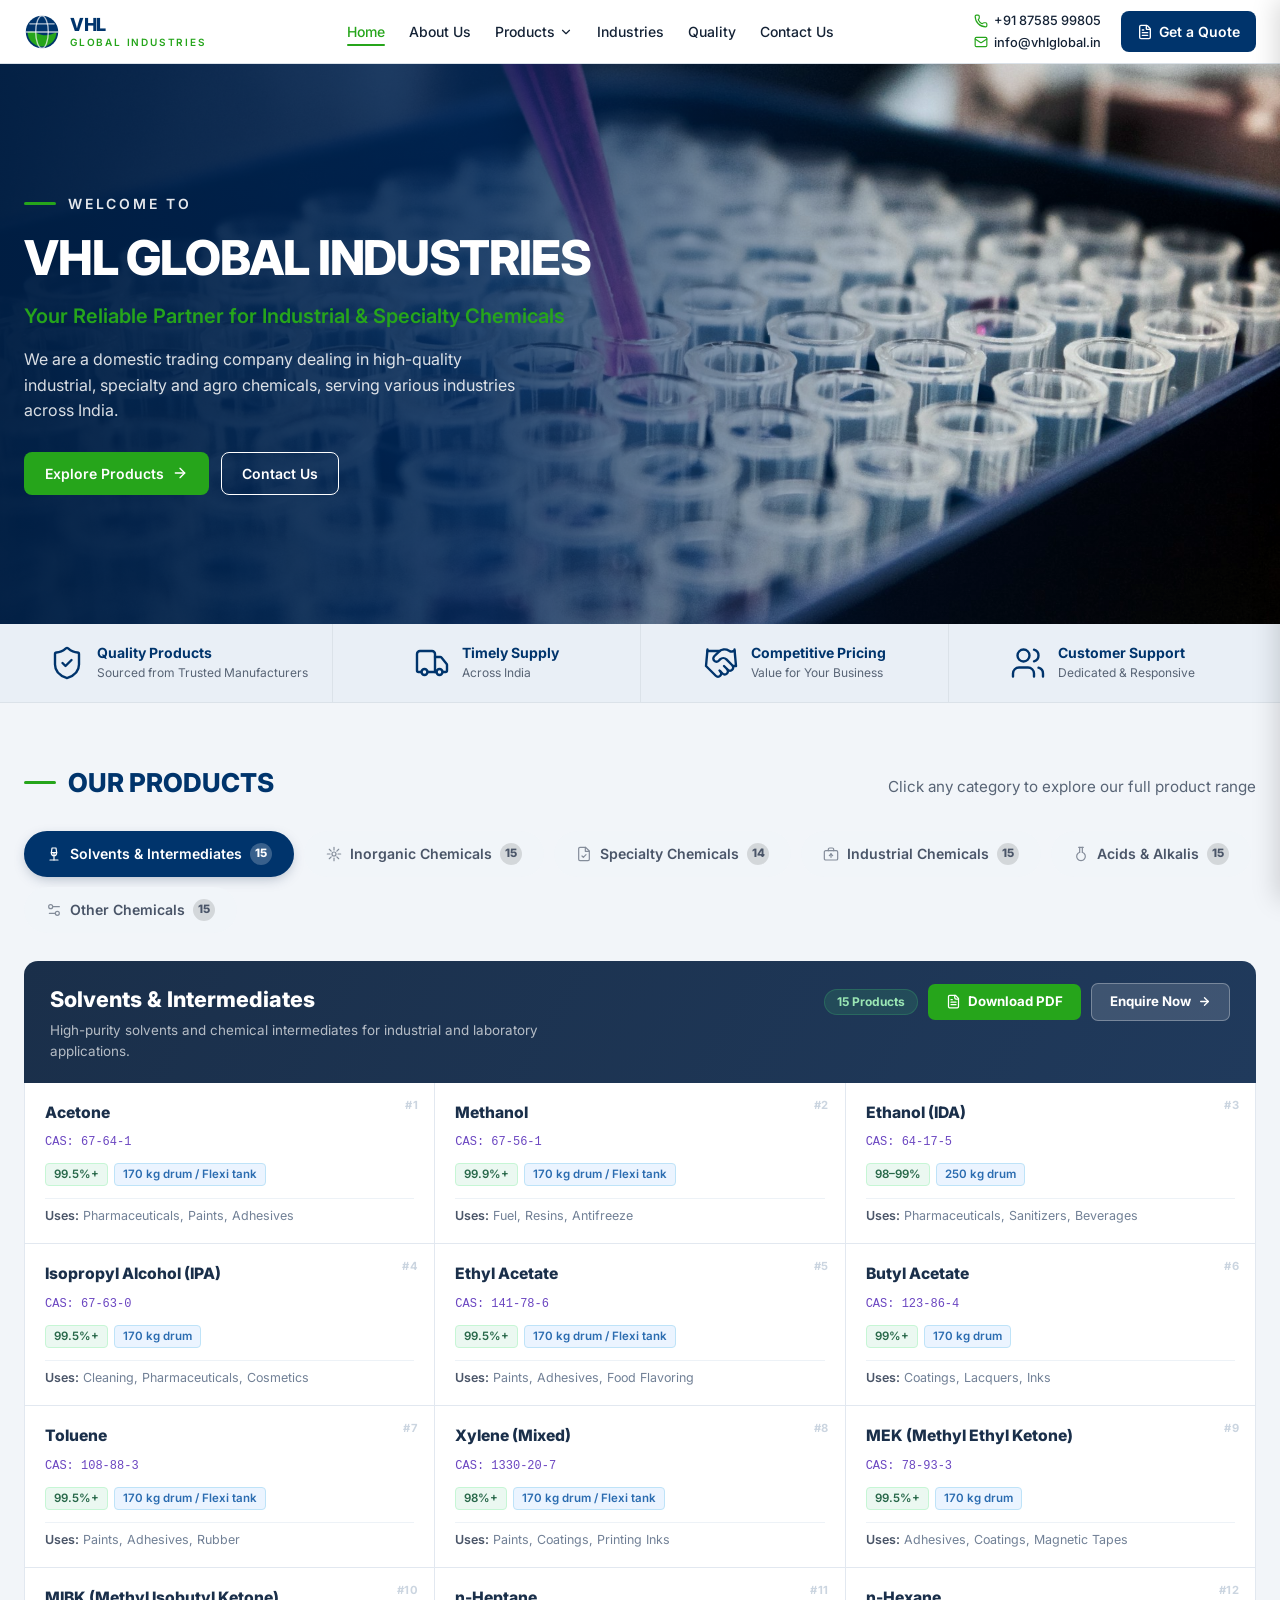
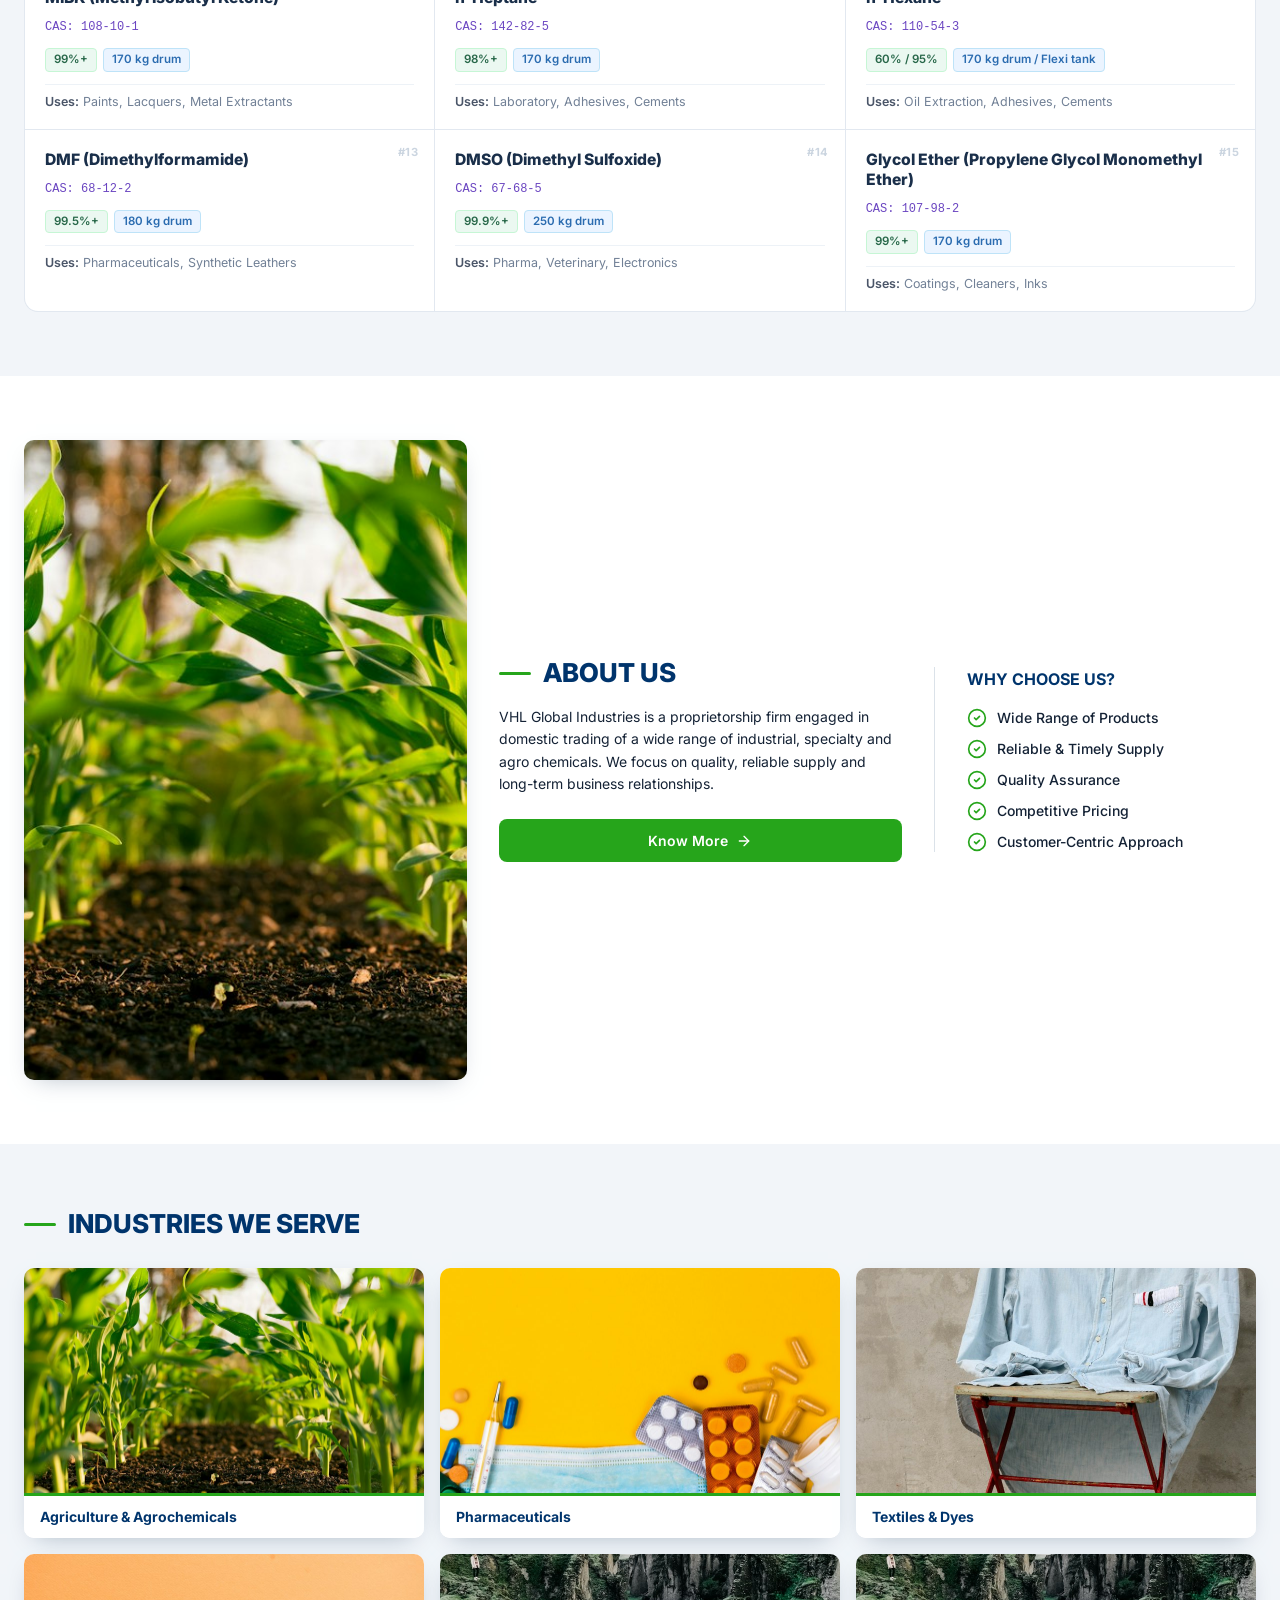
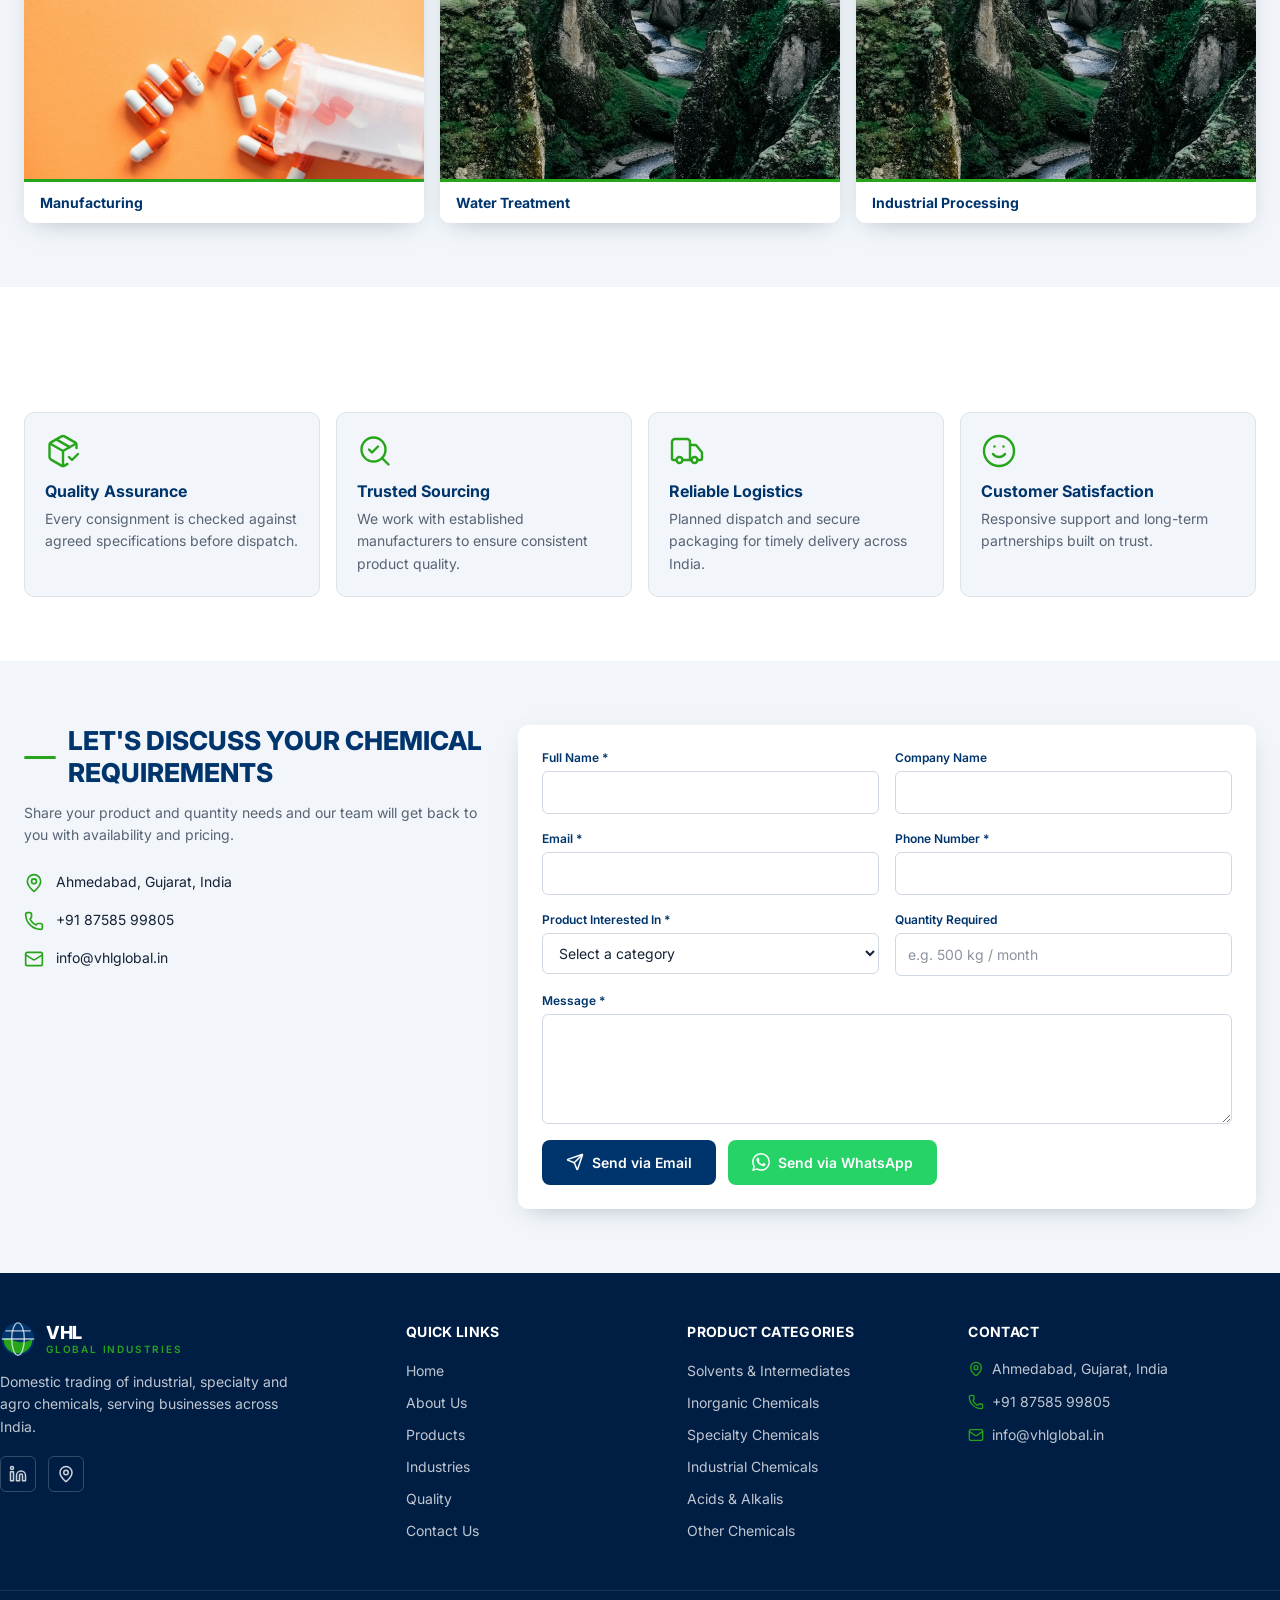
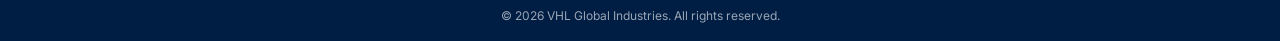
==== index.html @ a1358f72 "Initial commit - VH Global Industries website" ====
<!DOCTYPE html>
<html lang="en">
<head>
  <meta charset="UTF-8" />
  <meta name="viewport" content="width=device-width, initial-scale=1.0" />
  <title>VHL Global Industries | Industrial &amp; Specialty Chemicals Trader, Ahmedabad</title>
  <meta name="description" content="VHL Global Industries trades high-quality industrial, specialty and agro chemicals, supplying businesses across India from Ahmedabad, Gujarat." />
  <meta property="og:title" content="VHL Global Industries | Industrial &amp; Specialty Chemicals Trader, Ahmedabad" />
  <meta property="og:description" content="VHL Global Industries trades high-quality industrial, specialty and agro chemicals, supplying businesses across India from Ahmedabad, Gujarat." />
  <meta property="og:type" content="website" />
  <meta property="og:image" content="images/hero-bg.jpg" />
  <meta name="twitter:card" content="summary_large_image" />
  <meta name="twitter:title" content="VHL Global Industries | Industrial &amp; Specialty Chemicals Trader, Ahmedabad" />
  <meta name="twitter:description" content="VHL Global Industries trades high-quality industrial, specialty and agro chemicals, supplying businesses across India from Ahmedabad, Gujarat." />
  <meta name="twitter:image" content="images/hero-bg.jpg" />
  <link rel="icon" href="data:image/svg+xml,<svg xmlns='http://www.w3.org/2000/svg' viewBox='0 0 40 40'><circle cx='20' cy='20' r='18' fill='%23203a5c'/><path d='M4 20a16 16 0 0 0 32 0c-6 4-14 5-22 1-4-2-7-2-10-1Z' fill='%2338a169'/></svg>" type="image/svg+xml" />
  <link rel="preconnect" href="https://fonts.googleapis.com" />
  <link rel="preconnect" href="https://fonts.gstatic.com" crossorigin />
  <link rel="stylesheet" href="https://fonts.googleapis.com/css2?family=Inter:wght@400;500;600;700;800&display=swap" />
  <link rel="stylesheet" href="css/styles.css" />
</head>
<body>

  <!-- ===== HEADER ===== -->
  <header class="site-header" id="site-header">
    <div class="container header-inner">
      <!-- Logo -->
      <a href="#home" class="logo-link" aria-label="VHL Global Industries home">
        <svg viewBox="0 0 40 40" class="logo-icon" aria-hidden="true">
          <circle cx="20" cy="20" r="18" fill="var(--navy)"></circle>
          <path d="M4 20a16 16 0 0 0 32 0c-6 4-14 5-22 1-4-2-7-2-10-1Z" fill="var(--brand-green)"></path>
          <ellipse cx="20" cy="20" rx="7" ry="18" fill="none" stroke-width="1.5" stroke="rgba(255,255,255,0.7)"></ellipse>
          <path d="M2 20h36M6 11h28" stroke-width="1.5" stroke="rgba(255,255,255,0.7)" fill="none"></path>
        </svg>
        <span class="logo-text">
          <span class="logo-title">VHL</span>
          <span class="logo-subtitle">GLOBAL INDUSTRIES</span>
        </span>
      </a>

      <!-- Desktop Navigation -->
      <nav class="desktop-nav" aria-label="Main">
        <a href="#home" class="nav-link active">Home</a>
        <a href="#about" class="nav-link">About Us</a>
        <div class="products-dropdown">
          <a href="#products" class="nav-link dropdown-trigger">
            Products
            <svg xmlns="http://www.w3.org/2000/svg" width="14" height="14" viewBox="0 0 24 24" fill="none" stroke="currentColor" stroke-width="2" stroke-linecap="round" stroke-linejoin="round" class="chevron-icon" aria-hidden="true"><path d="m6 9 6 6 6-6"></path></svg>
          </a>
          <div class="dropdown-menu">
            <button class="dropdown-item" data-category="Solvents &amp; Intermediates">Solvents &amp; Intermediates</button>
            <button class="dropdown-item" data-category="Inorganic Chemicals">Inorganic Chemicals</button>
            <button class="dropdown-item" data-category="Specialty Chemicals">Specialty Chemicals</button>
            <button class="dropdown-item" data-category="Industrial Chemicals">Industrial Chemicals</button>
            <button class="dropdown-item" data-category="Acids &amp; Alkalis">Acids &amp; Alkalis</button>
            <button class="dropdown-item" data-category="Other Chemicals">Other Chemicals</button>
          </div>
        </div>
        <a href="#industries" class="nav-link">Industries</a>
        <a href="#quality" class="nav-link">Quality</a>
        <a href="#contact" class="nav-link">Contact Us</a>
      </nav>

      <!-- Header Contact Info (xl screens) -->
      <div class="header-contact">
        <div class="header-contact-info">
          <a href="tel:+918758599805" class="header-phone">
            <svg xmlns="http://www.w3.org/2000/svg" width="14" height="14" viewBox="0 0 24 24" fill="none" stroke="currentColor" stroke-width="2" stroke-linecap="round" stroke-linejoin="round" aria-hidden="true"><path d="M13.832 16.568a1 1 0 0 0 1.213-.303l.355-.465A2 2 0 0 1 17 15h3a2 2 0 0 1 2 2v3a2 2 0 0 1-2 2A18 18 0 0 1 2 4a2 2 0 0 1 2-2h3a2 2 0 0 1 2 2v3a2 2 0 0 1-.8 1.6l-.468.351a1 1 0 0 0-.292 1.233 14 14 0 0 0 6.392 6.384"></path></svg>
            +91 87585 99805
          </a>
          <a href="mailto:info@vhlglobal.in" class="header-email">
            <svg xmlns="http://www.w3.org/2000/svg" width="14" height="14" viewBox="0 0 24 24" fill="none" stroke="currentColor" stroke-width="2" stroke-linecap="round" stroke-linejoin="round" aria-hidden="true"><path d="m22 7-8.991 5.727a2 2 0 0 1-2.009 0L2 7"></path><rect x="2" y="4" width="20" height="16" rx="2"></rect></svg>
            info@vhlglobal.in
          </a>
        </div>
        <a href="#contact" class="header-cta">
          <svg xmlns="http://www.w3.org/2000/svg" width="16" height="16" viewBox="0 0 24 24" fill="none" stroke="currentColor" stroke-width="2" stroke-linecap="round" stroke-linejoin="round" aria-hidden="true"><path d="M6 22a2 2 0 0 1-2-2V4a2 2 0 0 1 2-2h8a2.4 2.4 0 0 1 1.704.706l3.588 3.588A2.4 2.4 0 0 1 20 8v12a2 2 0 0 1-2 2z"></path><path d="M14 2v5a1 1 0 0 0 1 1h5"></path><path d="M10 9H8"></path><path d="M16 13H8"></path><path d="M16 17H8"></path></svg>
          Get a Quote
        </a>
      </div>

      <!-- Get a Quote (lg-xl) -->
      <a href="#contact" class="header-cta-mobile">Get a Quote</a>

      <!-- Mobile Menu Button -->
      <button class="mobile-menu-btn" aria-label="Open menu" aria-expanded="false">
        <svg xmlns="http://www.w3.org/2000/svg" width="24" height="24" viewBox="0 0 24 24" fill="none" stroke="currentColor" stroke-width="2" stroke-linecap="round" stroke-linejoin="round" aria-hidden="true"><path d="M4 5h16"></path><path d="M4 12h16"></path><path d="M4 19h16"></path></svg>
      </button>
    </div>
  </header>

  <!-- ===== MOBILE MENU ===== -->
  <div class="mobile-menu-overlay" aria-hidden="true"></div>
  <div class="mobile-menu" role="dialog" aria-label="Mobile navigation">
    <div class="mobile-menu-header">
      <a href="#home" class="logo-link" aria-label="VHL Global Industries home">
        <svg viewBox="0 0 40 40" class="logo-icon" aria-hidden="true">
          <circle cx="20" cy="20" r="18" fill="var(--navy)"></circle>
          <path d="M4 20a16 16 0 0 0 32 0c-6 4-14 5-22 1-4-2-7-2-10-1Z" fill="var(--brand-green)"></path>
          <ellipse cx="20" cy="20" rx="7" ry="18" fill="none" stroke-width="1.5" stroke="rgba(255,255,255,0.7)"></ellipse>
          <path d="M2 20h36M6 11h28" stroke-width="1.5" stroke="rgba(255,255,255,0.7)" fill="none"></path>
        </svg>
        <span class="logo-text">
          <span class="logo-title">VHL</span>
          <span class="logo-subtitle">GLOBAL INDUSTRIES</span>
        </span>
      </a>
      <button class="mobile-menu-close" aria-label="Close menu">
        <svg xmlns="http://www.w3.org/2000/svg" width="24" height="24" viewBox="0 0 24 24" fill="none" stroke="currentColor" stroke-width="2" stroke-linecap="round" stroke-linejoin="round" aria-hidden="true"><path d="M18 6 6 18"></path><path d="m6 6 12 12"></path></svg>
      </button>
    </div>
    <nav class="mobile-nav">
      <a href="#home" class="mobile-nav-link">Home</a>
      <a href="#about" class="mobile-nav-link">About Us</a>
      <a href="#products" class="mobile-nav-link">Products</a>
      <a href="#industries" class="mobile-nav-link">Industries</a>
      <a href="#quality" class="mobile-nav-link">Quality</a>
      <a href="#contact" class="mobile-nav-link">Contact Us</a>
    </nav>
    <div class="mobile-menu-contact">
      <a href="tel:+918758599805" class="mobile-contact-link">
        <svg xmlns="http://www.w3.org/2000/svg" width="18" height="18" viewBox="0 0 24 24" fill="none" stroke="currentColor" stroke-width="2" stroke-linecap="round" stroke-linejoin="round" aria-hidden="true"><path d="M13.832 16.568a1 1 0 0 0 1.213-.303l.355-.465A2 2 0 0 1 17 15h3a2 2 0 0 1 2 2v3a2 2 0 0 1-2 2A18 18 0 0 1 2 4a2 2 0 0 1 2-2h3a2 2 0 0 1 2 2v3a2 2 0 0 1-.8 1.6l-.468.351a1 1 0 0 0-.292 1.233 14 14 0 0 0 6.392 6.384"></path></svg>
        +91 87585 99805
      </a>
      <a href="mailto:info@vhlglobal.in" class="mobile-contact-link">
        <svg xmlns="http://www.w3.org/2000/svg" width="18" height="18" viewBox="0 0 24 24" fill="none" stroke="currentColor" stroke-width="2" stroke-linecap="round" stroke-linejoin="round" aria-hidden="true"><path d="m22 7-8.991 5.727a2 2 0 0 1-2.009 0L2 7"></path><rect x="2" y="4" width="20" height="16" rx="2"></rect></svg>
        info@vhlglobal.in
      </a>
    </div>
  </div>

  <!-- ===== MAIN CONTENT ===== -->
  <main>

    <!-- ===== HERO SECTION ===== -->
    <section id="home" class="hero-section">
      <img src="images/hero-bg.jpg"
           alt="Chemistry flasks with blue, green and amber liquids in an industrial laboratory"
           class="hero-bg" width="1920" height="768" />
      <div class="hero-overlay" aria-hidden="true"></div>
      <div class="container hero-content">
        <div class="hero-text animate-fade-up">
          <p class="hero-label">
            <span class="accent-bar" aria-hidden="true"></span>
            WELCOME TO
          </p>
          <h1 class="hero-title">VHL GLOBAL INDUSTRIES</h1>
          <p class="hero-subtitle">Your Reliable Partner for Industrial &amp; Specialty Chemicals</p>
          <p class="hero-desc">We are a domestic trading company dealing in high-quality industrial, specialty and agro chemicals, serving various industries across India.</p>
          <div class="hero-actions">
            <a href="#products" class="btn-primary">
              Explore Products
              <svg xmlns="http://www.w3.org/2000/svg" width="16" height="16" viewBox="0 0 24 24" fill="none" stroke="currentColor" stroke-width="2" stroke-linecap="round" stroke-linejoin="round" aria-hidden="true"><path d="M5 12h14"></path><path d="m12 5 7 7-7 7"></path></svg>
            </a>
            <a href="#contact" class="btn-outline">Contact Us</a>
          </div>
        </div>
      </div>
    </section>

    <!-- ===== STRIP BAR ===== -->
    <section class="strip-bar" aria-label="Our advantages">
      <div class="container strip-grid">
        <div class="strip-item">
          <svg xmlns="http://www.w3.org/2000/svg" width="36" height="36" viewBox="0 0 24 24" fill="none" stroke="currentColor" stroke-width="1.6" stroke-linecap="round" stroke-linejoin="round" class="strip-icon" aria-hidden="true"><path d="M20 13c0 5-3.5 7.5-7.66 8.95a1 1 0 0 1-.67-.01C7.5 20.5 4 18 4 13V6a1 1 0 0 1 1-1c2 0 4.5-1.2 6.24-2.72a1.17 1.17 0 0 1 1.52 0C14.51 3.81 17 5 19 5a1 1 0 0 1 1 1z"></path><path d="m9 12 2 2 4-4"></path></svg>
          <div>
            <p class="strip-title">Quality Products</p>
            <p class="strip-desc">Sourced from Trusted Manufacturers</p>
          </div>
        </div>
        <div class="strip-item">
          <svg xmlns="http://www.w3.org/2000/svg" width="36" height="36" viewBox="0 0 24 24" fill="none" stroke="currentColor" stroke-width="1.6" stroke-linecap="round" stroke-linejoin="round" class="strip-icon" aria-hidden="true"><path d="M14 18V6a2 2 0 0 0-2-2H4a2 2 0 0 0-2 2v11a1 1 0 0 0 1 1h2"></path><path d="M15 18H9"></path><path d="M19 18h2a1 1 0 0 0 1-1v-3.65a1 1 0 0 0-.22-.624l-3.48-4.35A1 1 0 0 0 17.52 8H14"></path><circle cx="17" cy="18" r="2"></circle><circle cx="7" cy="18" r="2"></circle></svg>
          <div>
            <p class="strip-title">Timely Supply</p>
            <p class="strip-desc">Across India</p>
          </div>
        </div>
        <div class="strip-item">
          <svg xmlns="http://www.w3.org/2000/svg" width="36" height="36" viewBox="0 0 24 24" fill="none" stroke="currentColor" stroke-width="1.6" stroke-linecap="round" stroke-linejoin="round" class="strip-icon" aria-hidden="true"><path d="m11 17 2 2a1 1 0 1 0 3-3"></path><path d="m14 14 2.5 2.5a1 1 0 1 0 3-3l-3.88-3.88a3 3 0 0 0-4.24 0l-.88.88a1 1 0 1 1-3-3l2.81-2.81a5.79 5.79 0 0 1 7.06-.87l.47.28a2 2 0 0 0 1.42.25L21 4"></path><path d="m21 3 1 11h-2"></path><path d="M3 3 2 14l6.5 6.5a1 1 0 1 0 3-3"></path><path d="M3 4h8"></path></svg>
          <div>
            <p class="strip-title">Competitive Pricing</p>
            <p class="strip-desc">Value for Your Business</p>
          </div>
        </div>
        <div class="strip-item">
          <svg xmlns="http://www.w3.org/2000/svg" width="36" height="36" viewBox="0 0 24 24" fill="none" stroke="currentColor" stroke-width="1.6" stroke-linecap="round" stroke-linejoin="round" class="strip-icon" aria-hidden="true"><path d="M16 21v-2a4 4 0 0 0-4-4H6a4 4 0 0 0-4 4v2"></path><path d="M16 3.128a4 4 0 0 1 0 7.744"></path><path d="M22 21v-2a4 4 0 0 0-3-3.87"></path><circle cx="9" cy="7" r="4"></circle></svg>
          <div>
            <p class="strip-title">Customer Support</p>
            <p class="strip-desc">Dedicated &amp; Responsive</p>
          </div>
        </div>
      </div>
    </section>

    <!-- ===== PRODUCTS SECTION ===== -->
    <section id="products" class="products-section">
      <div class="container">

        <!-- Section Header -->
        <div class="section-header">
          <h2 class="section-title">
            <span class="accent-bar" aria-hidden="true"></span>
            OUR PRODUCTS
          </h2>
          <p class="prod-section-sub">Click any category to explore our full product range</p>
        </div>

        <!-- ── Category Cards (mobile) ── -->
        <div id="cat-cards-grid" class="cat-cards-grid"></div>

        <!-- ── Category Tab Bar (desktop) ── -->
        <div class="prod-tabs" id="prod-tabs" role="tablist">
          <button class="prod-tab" role="tab" data-category="Solvents &amp; Intermediates" aria-selected="false">
            <svg xmlns="http://www.w3.org/2000/svg" width="16" height="16" viewBox="0 0 24 24" fill="none" stroke="currentColor" stroke-width="1.8" stroke-linecap="round" stroke-linejoin="round"><path d="M9 3h6l1 7H8L9 3z"/><path d="M8 10c0 6 8 6 8 0"/><path d="M6 21h12"/><path d="M12 10v11"/></svg>
            Solvents &amp; Intermediates
            <span class="prod-tab-count">15</span>
          </button>
          <button class="prod-tab" role="tab" data-category="Inorganic Chemicals" aria-selected="false">
            <svg xmlns="http://www.w3.org/2000/svg" width="16" height="16" viewBox="0 0 24 24" fill="none" stroke="currentColor" stroke-width="1.8" stroke-linecap="round" stroke-linejoin="round"><circle cx="12" cy="12" r="3"/><path d="M12 2v4M12 18v4M4.93 4.93l2.83 2.83M16.24 16.24l2.83 2.83M2 12h4M18 12h4M4.93 19.07l2.83-2.83M16.24 7.76l2.83-2.83"/></svg>
            Inorganic Chemicals
            <span class="prod-tab-count">15</span>
          </button>
          <button class="prod-tab" role="tab" data-category="Specialty Chemicals" aria-selected="false">
            <svg xmlns="http://www.w3.org/2000/svg" width="16" height="16" viewBox="0 0 24 24" fill="none" stroke="currentColor" stroke-width="1.8" stroke-linecap="round" stroke-linejoin="round"><path d="M14.5 2H6a2 2 0 0 0-2 2v16a2 2 0 0 0 2 2h12a2 2 0 0 0 2-2V7.5L14.5 2z"/><polyline points="14,2 14,8 20,8"/><path d="M9 15l2 2 4-4"/></svg>
            Specialty Chemicals
            <span class="prod-tab-count">14</span>
          </button>
          <button class="prod-tab" role="tab" data-category="Industrial Chemicals" aria-selected="false">
            <svg xmlns="http://www.w3.org/2000/svg" width="16" height="16" viewBox="0 0 24 24" fill="none" stroke="currentColor" stroke-width="1.8" stroke-linecap="round" stroke-linejoin="round"><rect x="2" y="7" width="20" height="14" rx="2"/><path d="M16 7V5a2 2 0 0 0-2-2h-4a2 2 0 0 0-2 2v2"/><line x1="12" y1="12" x2="12" y2="17"/><line x1="9.5" y1="14.5" x2="12" y2="12"/><line x1="14.5" y1="14.5" x2="12" y2="12"/></svg>
            Industrial Chemicals
            <span class="prod-tab-count">15</span>
          </button>
          <button class="prod-tab" role="tab" data-category="Acids &amp; Alkalis" aria-selected="false">
            <svg xmlns="http://www.w3.org/2000/svg" width="16" height="16" viewBox="0 0 24 24" fill="none" stroke="currentColor" stroke-width="1.8" stroke-linecap="round" stroke-linejoin="round"><path d="M10 2v7.31"/><path d="M14 9.3V1.99"/><path d="M8.5 2h7"/><path d="M14 9.3a6.5 6.5 0 1 1-4 0"/></svg>
            Acids &amp; Alkalis
            <span class="prod-tab-count">15</span>
          </button>
          <button class="prod-tab" role="tab" data-category="Other Chemicals" aria-selected="false">
            <svg xmlns="http://www.w3.org/2000/svg" width="16" height="16" viewBox="0 0 24 24" fill="none" stroke="currentColor" stroke-width="1.8" stroke-linecap="round" stroke-linejoin="round"><path d="M20 7h-9"/><path d="M14 17H5"/><circle cx="17" cy="17" r="3"/><circle cx="7" cy="7" r="3"/></svg>
            Other Chemicals
            <span class="prod-tab-count">15</span>
          </button>
        </div>

        <!-- ── Product Cards Panel ── -->
        <div id="prod-panel" class="prod-panel" style="display:none;" aria-live="polite">

          <!-- Panel toolbar -->
          <div class="prod-panel-toolbar">
            <button id="prod-back-btn" class="prod-back-btn" type="button">
              <svg xmlns="http://www.w3.org/2000/svg" width="15" height="15" viewBox="0 0 24 24" fill="none" stroke="currentColor" stroke-width="2" stroke-linecap="round" stroke-linejoin="round" aria-hidden="true"><path d="m12 19-7-7 7-7"/><path d="M19 12H5"/></svg>
              All Categories
            </button>
            <div class="prod-panel-info">
              <h3 id="prod-panel-title" class="prod-panel-title"></h3>
              <p id="prod-panel-desc" class="prod-panel-desc"></p>
            </div>
            <div class="prod-panel-actions">
              <span id="prod-panel-count" class="prod-panel-badge"></span>
              <button id="prod-pdf-btn" class="prod-btn-pdf">
                <svg xmlns="http://www.w3.org/2000/svg" width="15" height="15" viewBox="0 0 24 24" fill="none" stroke="currentColor" stroke-width="2" stroke-linecap="round" stroke-linejoin="round"><path d="M15 2H6a2 2 0 0 0-2 2v16a2 2 0 0 0 2 2h12a2 2 0 0 0 2-2V7Z"/><path d="M14 2v4a2 2 0 0 0 2 2h4"/><path d="M10 9H8"/><path d="M16 13H8"/><path d="M16 17H8"/></svg>
                Download PDF
              </button>
              <button id="prod-enquire-btn" class="prod-btn-enquire">
                Enquire Now
                <svg xmlns="http://www.w3.org/2000/svg" width="13" height="13" viewBox="0 0 24 24" fill="none" stroke="currentColor" stroke-width="2.5" stroke-linecap="round" stroke-linejoin="round"><path d="M5 12h14"/><path d="m12 5 7 7-7 7"/></svg>
              </button>
            </div>
          </div>

          <!-- Product cards grid -->
          <div id="prod-cards-grid" class="prod-cards-grid"></div>

        </div>
        <!-- ── End Product Panel ── -->

      </div>
    </section>


    <!-- ===== ABOUT SECTION ===== -->
    <section id="about" class="about-section">
      <div class="container about-grid">
        <img src="images/about-facility.jpg"
             alt="Chemical processing facility with storage tanks and pipelines"
             loading="lazy" width="1024" height="640" class="about-image" />
        <div class="about-content">
          <h2 class="section-title">
            <span class="accent-bar" aria-hidden="true"></span>
            ABOUT US
          </h2>
          <p class="about-desc">VHL Global Industries is a proprietorship firm engaged in domestic trading of a wide range of industrial, specialty and agro chemicals. We focus on quality, reliable supply and long-term business relationships.</p>
          <a href="#quality" class="btn-primary">
            Know More
            <svg xmlns="http://www.w3.org/2000/svg" width="16" height="16" viewBox="0 0 24 24" fill="none" stroke="currentColor" stroke-width="2" stroke-linecap="round" stroke-linejoin="round" aria-hidden="true"><path d="M5 12h14"></path><path d="m12 5 7 7-7 7"></path></svg>
          </a>
        </div>
        <div class="about-sidebar">
          <h3 class="sidebar-title">WHY CHOOSE US?</h3>
          <ul class="why-list">
            <li class="why-item">
              <svg xmlns="http://www.w3.org/2000/svg" width="20" height="20" viewBox="0 0 24 24" fill="none" stroke="currentColor" stroke-width="2" stroke-linecap="round" stroke-linejoin="round" class="check-icon" aria-hidden="true"><circle cx="12" cy="12" r="10"></circle><path d="m9 12 2 2 4-4"></path></svg>
              Wide Range of Products
            </li>
            <li class="why-item">
              <svg xmlns="http://www.w3.org/2000/svg" width="20" height="20" viewBox="0 0 24 24" fill="none" stroke="currentColor" stroke-width="2" stroke-linecap="round" stroke-linejoin="round" class="check-icon" aria-hidden="true"><circle cx="12" cy="12" r="10"></circle><path d="m9 12 2 2 4-4"></path></svg>
              Reliable &amp; Timely Supply
            </li>
            <li class="why-item">
              <svg xmlns="http://www.w3.org/2000/svg" width="20" height="20" viewBox="0 0 24 24" fill="none" stroke="currentColor" stroke-width="2" stroke-linecap="round" stroke-linejoin="round" class="check-icon" aria-hidden="true"><circle cx="12" cy="12" r="10"></circle><path d="m9 12 2 2 4-4"></path></svg>
              Quality Assurance
            </li>
            <li class="why-item">
              <svg xmlns="http://www.w3.org/2000/svg" width="20" height="20" viewBox="0 0 24 24" fill="none" stroke="currentColor" stroke-width="2" stroke-linecap="round" stroke-linejoin="round" class="check-icon" aria-hidden="true"><circle cx="12" cy="12" r="10"></circle><path d="m9 12 2 2 4-4"></path></svg>
              Competitive Pricing
            </li>
            <li class="why-item">
              <svg xmlns="http://www.w3.org/2000/svg" width="20" height="20" viewBox="0 0 24 24" fill="none" stroke="currentColor" stroke-width="2" stroke-linecap="round" stroke-linejoin="round" class="check-icon" aria-hidden="true"><circle cx="12" cy="12" r="10"></circle><path d="m9 12 2 2 4-4"></path></svg>
              Customer-Centric Approach
            </li>
          </ul>
        </div>
      </div>
    </section>

    <!-- ===== INDUSTRIES SECTION ===== -->
    <section id="industries" class="industries-section">
      <div class="container">
        <h2 class="section-title">
          <span class="accent-bar" aria-hidden="true"></span>
          INDUSTRIES WE SERVE
        </h2>
        <div class="industries-grid">
          <div class="industry-card">
            <div class="industry-card-img">
              <img src="images/industry-agriculture.jpg"
                   alt="Agriculture and agrochemicals - crops being sprayed in a green field" loading="lazy" width="800" height="450" />
            </div>
            <p class="industry-card-name">Agriculture &amp; Agrochemicals</p>
          </div>
          <div class="industry-card">
            <div class="industry-card-img">
              <img src="images/industry-pharma.jpg"
                   alt="Pharmaceutical manufacturing and drug development laboratory" loading="lazy" width="800" height="450" />
            </div>
            <p class="industry-card-name">Pharmaceuticals</p>
          </div>
          <div class="industry-card">
            <div class="industry-card-img">
              <img src="images/industry-textiles.jpg"
                   alt="Textile manufacturing with colorful dyes and fabrics" loading="lazy" width="800" height="450" />
            </div>
            <p class="industry-card-name">Textiles &amp; Dyes</p>
          </div>
          <div class="industry-card">
            <div class="industry-card-img">
              <img src="images/industry-manufacturing.jpg"
                   alt="Manufacturing plant with industrial machinery and equipment" loading="lazy" width="800" height="450" />
            </div>
            <p class="industry-card-name">Manufacturing</p>
          </div>
          <div class="industry-card">
            <div class="industry-card-img">
              <img src="images/industry-water.jpg"
                   alt="Water treatment facility with purification systems" loading="lazy" width="800" height="450" />
            </div>
            <p class="industry-card-name">Water Treatment</p>
          </div>
          <div class="industry-card">
            <div class="industry-card-img">
              <img src="images/industry-processing.jpg"
                   alt="Industrial processing plant with chemical storage tanks" loading="lazy" width="800" height="450" />
            </div>
            <p class="industry-card-name">Industrial Processing</p>
          </div>
        </div>
      </div>
    </section>

    <!-- ===== QUALITY SECTION ===== -->
    <section id="quality" class="quality-section">
      <div class="container">
        <h2 class="section-title">
          <span class="accent-bar" aria-hidden="true"></span>
          OUR QUALITY &amp; SUPPLY COMMITMENT
        </h2>
        <div class="quality-grid">
          <div class="quality-card">
            <svg xmlns="http://www.w3.org/2000/svg" width="36" height="36" viewBox="0 0 24 24" fill="none" stroke="currentColor" stroke-width="1.6" stroke-linecap="round" stroke-linejoin="round" class="quality-icon" aria-hidden="true"><path d="m16 16 2 2 4-4"></path><path d="M21 10V8a2 2 0 0 0-1-1.73l-7-4a2 2 0 0 0-2 0l-7 4A2 2 0 0 0 3 8v8a2 2 0 0 0 1 1.73l7 4a2 2 0 0 0 2 0l2-1.14"></path><path d="m7.5 4.27 9 5.15"></path><polyline points="3.29 7 12 12 20.71 7"></polyline><line x1="12" x2="12" y1="22" y2="12"></line></svg>
            <h3 class="quality-title">Quality Assurance</h3>
            <p class="quality-desc">Every consignment is checked against agreed specifications before dispatch.</p>
          </div>
          <div class="quality-card">
            <svg xmlns="http://www.w3.org/2000/svg" width="36" height="36" viewBox="0 0 24 24" fill="none" stroke="currentColor" stroke-width="1.6" stroke-linecap="round" stroke-linejoin="round" class="quality-icon" aria-hidden="true"><path d="m8 11 2 2 4-4"></path><circle cx="11" cy="11" r="8"></circle><path d="m21 21-4.3-4.3"></path></svg>
            <h3 class="quality-title">Trusted Sourcing</h3>
            <p class="quality-desc">We work with established manufacturers to ensure consistent product quality.</p>
          </div>
          <div class="quality-card">
            <svg xmlns="http://www.w3.org/2000/svg" width="36" height="36" viewBox="0 0 24 24" fill="none" stroke="currentColor" stroke-width="1.6" stroke-linecap="round" stroke-linejoin="round" class="quality-icon" aria-hidden="true"><path d="M14 18V6a2 2 0 0 0-2-2H4a2 2 0 0 0-2 2v11a1 1 0 0 0 1 1h2"></path><path d="M15 18H9"></path><path d="M19 18h2a1 1 0 0 0 1-1v-3.65a1 1 0 0 0-.22-.624l-3.48-4.35A1 1 0 0 0 17.52 8H14"></path><circle cx="17" cy="18" r="2"></circle><circle cx="7" cy="18" r="2"></circle></svg>
            <h3 class="quality-title">Reliable Logistics</h3>
            <p class="quality-desc">Planned dispatch and secure packaging for timely delivery across India.</p>
          </div>
          <div class="quality-card">
            <svg xmlns="http://www.w3.org/2000/svg" width="36" height="36" viewBox="0 0 24 24" fill="none" stroke="currentColor" stroke-width="1.6" stroke-linecap="round" stroke-linejoin="round" class="quality-icon" aria-hidden="true"><circle cx="12" cy="12" r="10"></circle><path d="M8 14s1.5 2 4 2 4-2 4-2"></path><line x1="9" x2="9.01" y1="9" y2="9"></line><line x1="15" x2="15.01" y1="9" y2="9"></line></svg>
            <h3 class="quality-title">Customer Satisfaction</h3>
            <p class="quality-desc">Responsive support and long-term partnerships built on trust.</p>
          </div>
        </div>
      </div>
    </section>

    <!-- ===== CONTACT SECTION ===== -->
    <section id="contact" class="contact-section">
      <div class="container contact-grid">
        <!-- Contact Info -->
        <div class="contact-info">
          <h2 class="section-title">
            <span class="accent-bar" aria-hidden="true"></span>
            LET'S DISCUSS YOUR CHEMICAL REQUIREMENTS
          </h2>
          <p class="contact-desc">Share your product and quantity needs and our team will get back to you with availability and pricing.</p>
          <ul class="contact-list">
            <li class="contact-list-item">
              <svg xmlns="http://www.w3.org/2000/svg" width="20" height="20" viewBox="0 0 24 24" fill="none" stroke="currentColor" stroke-width="2" stroke-linecap="round" stroke-linejoin="round" class="contact-list-icon" aria-hidden="true"><path d="M20 10c0 4.993-5.539 10.193-7.399 11.799a1 1 0 0 1-1.202 0C9.539 20.193 4 14.993 4 10a8 8 0 0 1 16 0"></path><circle cx="12" cy="10" r="3"></circle></svg>
              Ahmedabad, Gujarat, India
            </li>
            <li class="contact-list-item">
              <svg xmlns="http://www.w3.org/2000/svg" width="20" height="20" viewBox="0 0 24 24" fill="none" stroke="currentColor" stroke-width="2" stroke-linecap="round" stroke-linejoin="round" class="contact-list-icon" aria-hidden="true"><path d="M13.832 16.568a1 1 0 0 0 1.213-.303l.355-.465A2 2 0 0 1 17 15h3a2 2 0 0 1 2 2v3a2 2 0 0 1-2 2A18 18 0 0 1 2 4a2 2 0 0 1 2-2h3a2 2 0 0 1 2 2v3a2 2 0 0 1-.8 1.6l-.468.351a1 1 0 0 0-.292 1.233 14 14 0 0 0 6.392 6.384"></path></svg>
              <a href="tel:+918758599805" class="contact-link">+91 87585 99805</a>
            </li>
            <li class="contact-list-item">
              <svg xmlns="http://www.w3.org/2000/svg" width="20" height="20" viewBox="0 0 24 24" fill="none" stroke="currentColor" stroke-width="2" stroke-linecap="round" stroke-linejoin="round" class="contact-list-icon" aria-hidden="true"><path d="m22 7-8.991 5.727a2 2 0 0 1-2.009 0L2 7"></path><rect x="2" y="4" width="20" height="16" rx="2"></rect></svg>
              <a href="mailto:info@vhlglobal.in" class="contact-link">info@vhlglobal.in</a>
            </li>
          </ul>
        </div>

        <!-- Contact Form -->
        <form id="inquiry-form" class="contact-form" novalidate>
          <div class="form-group">
            <label class="form-label" for="name">Full Name *</label>
            <input id="name" name="name" type="text" class="form-input" autocomplete="name" required />
            <span class="error-message">Please enter your full name</span>
          </div>
          <div class="form-group">
            <label class="form-label" for="company">Company Name</label>
            <input id="company" name="company" type="text" class="form-input" autocomplete="organization" />
          </div>
          <div class="form-group">
            <label class="form-label" for="email">Email *</label>
            <input id="email" name="email" type="email" class="form-input" autocomplete="email" required />
            <span class="error-message">Please enter a valid email address</span>
          </div>
          <div class="form-group">
            <label class="form-label" for="phone">Phone Number *</label>
            <input id="phone" name="phone" type="tel" class="form-input" autocomplete="tel" required />
            <span class="error-message">Please enter a valid phone number</span>
          </div>
          <div class="form-group">
            <label class="form-label" for="product">Product Interested In *</label>
            <select id="product" name="product" class="form-select" required>
              <option value="">Select a category</option>
              <option value="Solvents &amp; Intermediates">Solvents &amp; Intermediates</option>
              <option value="Inorganic Chemicals">Inorganic Chemicals</option>
              <option value="Specialty Chemicals">Specialty Chemicals</option>
              <option value="Industrial Chemicals">Industrial Chemicals</option>
              <option value="Acids &amp; Alkalis">Acids &amp; Alkalis</option>
              <option value="Other Chemicals">Other Chemicals</option>
            </select>
            <span class="error-message">Please select a product category</span>
          </div>
          <div class="form-group">
            <label class="form-label" for="quantity">Quantity Required</label>
            <input id="quantity" name="quantity" type="text" class="form-input" placeholder="e.g. 500 kg / month" />
          </div>
          <div class="form-group full-width">
            <label class="form-label" for="message">Message *</label>
            <textarea id="message" name="message" rows="4" class="form-textarea" required></textarea>
            <span class="error-message">Please enter your message</span>
          </div>
          <div class="form-actions full-width">
            <button type="submit" class="btn-submit">
              <svg xmlns="http://www.w3.org/2000/svg" width="16" height="16" viewBox="0 0 24 24" fill="none" stroke="currentColor" stroke-width="2" stroke-linecap="round" stroke-linejoin="round" aria-hidden="true"><path d="M14.536 21.686a.5.5 0 0 0 .937-.024l6.5-19a.496.496 0 0 0-.635-.635l-19 6.5a.5.5 0 0 0-.024.937l7.93 3.18a2 2 0 0 1 1.112 1.11z"></path><path d="m21.854 2.147-10.94 10.939"></path></svg>
              Send via Email
            </button>
            <button type="button" id="whatsapp-btn" class="btn-whatsapp">
              <svg xmlns="http://www.w3.org/2000/svg" width="18" height="18" viewBox="0 0 24 24" fill="currentColor" aria-hidden="true"><path d="M17.472 14.382c-.297-.149-1.758-.867-2.03-.967-.273-.099-.471-.148-.67.15-.197.297-.767.966-.94 1.164-.173.199-.347.223-.644.075-.297-.15-1.255-.463-2.39-1.475-.883-.788-1.48-1.761-1.653-2.059-.173-.297-.018-.458.13-.606.134-.133.298-.347.446-.52.149-.174.198-.298.298-.497.099-.198.05-.371-.025-.52-.075-.149-.669-1.612-.916-2.207-.242-.579-.487-.5-.669-.51-.173-.008-.371-.01-.57-.01-.198 0-.52.074-.792.372-.272.297-1.04 1.016-1.04 2.479 0 1.462 1.065 2.875 1.213 3.074.149.198 2.096 3.2 5.077 4.487.709.306 1.262.489 1.694.625.712.227 1.36.195 1.871.118.571-.085 1.758-.719 2.006-1.413.248-.694.248-1.289.173-1.413-.074-.124-.272-.198-.57-.347m-5.421 7.403h-.004a9.87 9.87 0 01-5.031-1.378l-.361-.214-3.741.982.998-3.648-.235-.374a9.86 9.86 0 01-1.51-5.26c.001-5.45 4.436-9.884 9.888-9.884 2.64 0 5.122 1.03 6.988 2.898a9.825 9.825 0 012.893 6.994c-.003 5.45-4.437 9.884-9.885 9.884m8.413-18.297A11.815 11.815 0 0012.05 0C5.495 0 .16 5.335.157 11.892c0 2.096.547 4.142 1.588 5.945L.057 24l6.305-1.654a11.882 11.882 0 005.683 1.448h.005c6.554 0 11.89-5.335 11.893-11.893a11.821 11.821 0 00-3.48-8.413z"/></svg>
              Send via WhatsApp
            </button>
          </div>
        </form>
      </div>
    </section>

  </main>

  <!-- ===== FOOTER ===== -->
  <footer class="site-footer">
    <div class="container footer-grid">
      <!-- Brand -->
      <div class="footer-brand">
        <a href="#home" class="logo-link" aria-label="VHL Global Industries home">
          <svg viewBox="0 0 40 40" class="logo-icon" aria-hidden="true">
            <circle cx="20" cy="20" r="18" fill="var(--navy)"></circle>
            <path d="M4 20a16 16 0 0 0 32 0c-6 4-14 5-22 1-4-2-7-2-10-1Z" fill="var(--brand-green)"></path>
            <ellipse cx="20" cy="20" rx="7" ry="18" fill="none" stroke-width="1.5" stroke="rgba(255,255,255,0.7)"></ellipse>
            <path d="M2 20h36M6 11h28" stroke-width="1.5" stroke="rgba(255,255,255,0.7)" fill="none"></path>
          </svg>
          <span class="logo-text">
            <span class="logo-title footer-logo-title">VHL</span>
            <span class="logo-subtitle footer-logo-subtitle">GLOBAL INDUSTRIES</span>
          </span>
        </a>
        <p class="footer-desc">Domestic trading of industrial, specialty and agro chemicals, serving businesses across India.</p>
        <div class="social-links">
          <a href="https://www.linkedin.com/" target="_blank" rel="noopener noreferrer" aria-label="LinkedIn" class="social-link">
            <svg xmlns="http://www.w3.org/2000/svg" width="16" height="16" viewBox="0 0 24 24" fill="none" stroke="currentColor" stroke-width="2" stroke-linecap="round" stroke-linejoin="round" aria-hidden="true"><path d="M16 8a6 6 0 0 1 6 6v7h-4v-7a2 2 0 0 0-2-2 2 2 0 0 0-2 2v7h-4v-7a6 6 0 0 1 6-6z"></path><rect width="4" height="12" x="2" y="9"></rect><circle cx="4" cy="4" r="2"></circle></svg>
          </a>
          <a href="https://www.google.com/maps/search/?api=1&query=Ahmedabad%2C+Gujarat%2C+India" target="_blank" rel="noopener noreferrer" aria-label="Google Maps" class="social-link">
            <svg xmlns="http://www.w3.org/2000/svg" width="16" height="16" viewBox="0 0 24 24" fill="none" stroke="currentColor" stroke-width="2" stroke-linecap="round" stroke-linejoin="round" aria-hidden="true"><path d="M20 10c0 4.993-5.539 10.193-7.399 11.799a1 1 0 0 1-1.202 0C9.539 20.193 4 14.993 4 10a8 8 0 0 1 16 0"></path><circle cx="12" cy="10" r="3"></circle></svg>
          </a>
        </div>
      </div>

      <!-- Quick Links -->
      <div>
        <h3 class="footer-heading">QUICK LINKS</h3>
        <ul class="footer-links">
          <li><a href="#home" class="footer-link">Home</a></li>
          <li><a href="#about" class="footer-link">About Us</a></li>
          <li><a href="#products" class="footer-link">Products</a></li>
          <li><a href="#industries" class="footer-link">Industries</a></li>
          <li><a href="#quality" class="footer-link">Quality</a></li>
          <li><a href="#contact" class="footer-link">Contact Us</a></li>
        </ul>
      </div>

      <!-- Product Categories -->
      <div>
        <h3 class="footer-heading">PRODUCT CATEGORIES</h3>
        <ul class="footer-links">
          <li><button class="footer-product-link" data-category="Solvents &amp; Intermediates">Solvents &amp; Intermediates</button></li>
          <li><button class="footer-product-link" data-category="Inorganic Chemicals">Inorganic Chemicals</button></li>
          <li><button class="footer-product-link" data-category="Specialty Chemicals">Specialty Chemicals</button></li>
          <li><button class="footer-product-link" data-category="Industrial Chemicals">Industrial Chemicals</button></li>
          <li><button class="footer-product-link" data-category="Acids &amp; Alkalis">Acids &amp; Alkalis</button></li>
          <li><button class="footer-product-link" data-category="Other Chemicals">Other Chemicals</button></li>
        </ul>
      </div>

      <!-- Footer Contact -->
      <div>
        <h3 class="footer-heading">CONTACT</h3>
        <ul class="footer-contact-list">
          <li class="footer-contact-item">
            <svg xmlns="http://www.w3.org/2000/svg" width="16" height="16" viewBox="0 0 24 24" fill="none" stroke="currentColor" stroke-width="2" stroke-linecap="round" stroke-linejoin="round" class="footer-contact-icon" aria-hidden="true"><path d="M20 10c0 4.993-5.539 10.193-7.399 11.799a1 1 0 0 1-1.202 0C9.539 20.193 4 14.993 4 10a8 8 0 0 1 16 0"></path><circle cx="12" cy="10" r="3"></circle></svg>
            <a href="https://www.google.com/maps/search/?api=1&query=Ahmedabad%2C+Gujarat%2C+India" target="_blank" rel="noopener noreferrer" class="footer-link">Ahmedabad, Gujarat, India</a>
          </li>
          <li class="footer-contact-item">
            <svg xmlns="http://www.w3.org/2000/svg" width="16" height="16" viewBox="0 0 24 24" fill="none" stroke="currentColor" stroke-width="2" stroke-linecap="round" stroke-linejoin="round" class="footer-contact-icon" aria-hidden="true"><path d="M13.832 16.568a1 1 0 0 0 1.213-.303l.355-.465A2 2 0 0 1 17 15h3a2 2 0 0 1 2 2v3a2 2 0 0 1-2 2A18 18 0 0 1 2 4a2 2 0 0 1 2-2h3a2 2 0 0 1 2 2v3a2 2 0 0 1-.8 1.6l-.468.351a1 1 0 0 0-.292 1.233 14 14 0 0 0 6.392 6.384"></path></svg>
            <a href="tel:+918758599805" class="footer-link">+91 87585 99805</a>
          </li>
          <li class="footer-contact-item">
            <svg xmlns="http://www.w3.org/2000/svg" width="16" height="16" viewBox="0 0 24 24" fill="none" stroke="currentColor" stroke-width="2" stroke-linecap="round" stroke-linejoin="round" class="footer-contact-icon" aria-hidden="true"><path d="m22 7-8.991 5.727a2 2 0 0 1-2.009 0L2 7"></path><rect x="2" y="4" width="20" height="16" rx="2"></rect></svg>
            <a href="mailto:info@vhlglobal.in" class="footer-link">info@vhlglobal.in</a>
          </li>
        </ul>
      </div>
    </div>
    <div class="footer-bottom">
      <p>&copy; <span id="footer-year"></span> VHL Global Industries. All rights reserved.</p>
    </div>
  </footer>

  <!-- ===== SCROLL TO TOP ===== -->
  <button class="scroll-top" aria-label="Scroll to top">
    <svg xmlns="http://www.w3.org/2000/svg" width="20" height="20" viewBox="0 0 24 24" fill="none" stroke="currentColor" stroke-width="2" stroke-linecap="round" stroke-linejoin="round" aria-hidden="true"><path d="m18 15-6-6-6 6"></path></svg>
  </button>

  <script src="js/main.js"></script>
  <!-- Product catalogue data & modal with PDF download -->
  <script src="js/products-data.js"></script>
  <script src="js/product-modal.js"></script>
</body>
</html>
---- css/styles.css ----
/* ==========================================================================
   VHL GLOBAL INDUSTRIES - OFFICIAL STYLESHEET
   Production-ready CSS for Industrial Chemicals Trading Website
   ========================================================================== */

/* --------------------------------------------------------------------------
   0. FONTS & DESIGN TOKENS
   -------------------------------------------------------------------------- */
@import url('https://fonts.googleapis.com/css2?family=Inter:wght@400;500;600;700;800&display=swap');

:root {
  --radius: 0.5rem;
  --navy: oklch(33% 0.11 255);
  --navy-deep: oklch(24% 0.08 255);
  --brand-green: oklch(63% 0.2 142);
  --brand-green-foreground: oklch(100% 0 0);
  --strip: oklch(95% 0.012 250);
  --background: oklch(100% 0 0);
  --foreground: oklch(25% 0.04 255);
  --card: oklch(100% 0 0);
  --card-foreground: oklch(25% 0.04 255);
  --popover: oklch(100% 0 0);
  --popover-foreground: oklch(25% 0.04 255);
  --primary: oklch(33% 0.11 255);
  --primary-foreground: oklch(100% 0 0);
  --secondary: oklch(96% 0.01 250);
  --secondary-foreground: oklch(33% 0.11 255);
  --muted: oklch(97% 0.006 250);
  --muted-foreground: oklch(50% 0.03 255);
  --accent: oklch(63% 0.2 142);
  --accent-foreground: oklch(100% 0 0);
  --destructive: oklch(57.7% 0.245 27.325);
  --border: oklch(91% 0.012 250);
  --input: oklch(88% 0.015 250);
  --ring: oklch(63% 0.2 142);
  --gradient-hero: linear-gradient(90deg, oklch(24% 0.08 255 / 0.97) 0%, oklch(28% 0.1 255 / 0.85) 38%, oklch(30% 0.1 255 / 0.2) 70%, transparent 100%);
  --gradient-card: linear-gradient(to top, oklch(22% 0.08 255 / 0.95) 0%, oklch(22% 0.08 255 / 0.4) 45%, transparent 75%);
  --shadow-card: 0 8px 24px -12px oklch(24% 0.08 255 / 0.35);
}

/* --------------------------------------------------------------------------
   1. CSS RESET & BASE STYLES
   -------------------------------------------------------------------------- */
*,
*::before,
*::after {
  box-sizing: border-box;
  margin: 0;
  padding: 0;
}

html {
  font-family: 'Inter', -apple-system, BlinkMacSystemFont, 'Segoe UI', Roboto, Helvetica, Arial, sans-serif;
  font-size: 16px;
  line-height: 1.5;
  scroll-behavior: smooth;
  scroll-padding-top: 64px;
  -webkit-text-size-adjust: 100%;
  -moz-text-size-adjust: 100%;
  text-size-adjust: 100%;
}

body {
  min-height: 100vh;
  background-color: var(--background);
  color: var(--foreground);
  font-family: inherit;
  font-weight: 400;
  line-height: inherit;
  -webkit-font-smoothing: antialiased;
  -moz-osx-font-smoothing: grayscale;
  text-rendering: optimizeLegibility;
  overflow-x: hidden;
}

body.overflow-hidden {
  overflow: hidden;
}

img,
picture,
video,
canvas,
svg {
  display: block;
  max-width: 100%;
}

input,
button,
textarea,
select {
  font: inherit;
  color: inherit;
}

button {
  background: none;
  border: none;
  cursor: pointer;
}

a {
  color: inherit;
  text-decoration: none;
}

ul,
ol {
  list-style: none;
}

h1,
h2,
h3,
h4,
h5,
h6 {
  overflow-wrap: break-word;
  color: var(--navy);
  font-weight: 700;
}

p {
  overflow-wrap: break-word;
}

/* --------------------------------------------------------------------------
   2. TYPOGRAPHY & UTILITIES
   -------------------------------------------------------------------------- */
.text-10 { font-size: 10px; }
.text-xs { font-size: 0.75rem; line-height: 1rem; }
.text-sm { font-size: 0.875rem; line-height: 1.25rem; }
.text-base { font-size: 1rem; line-height: 1.5rem; }
.text-lg { font-size: 1.125rem; line-height: 1.75rem; }
.text-xl { font-size: 1.25rem; line-height: 1.75rem; }
.text-2xl { font-size: 1.5rem; line-height: 2rem; }
.text-3xl { font-size: 1.875rem; line-height: 2.25rem; }
.text-4xl { font-size: 2.25rem; line-height: 2.5rem; }
.text-5xl { font-size: 3rem; line-height: 1; }

.font-normal { font-weight: 400; }
.font-medium { font-weight: 500; }
.font-semibold { font-weight: 600; }
.font-bold { font-weight: 700; }
.font-extrabold { font-weight: 800; }

.tracking-tighter { letter-spacing: -0.05em; }
.tracking-tight { letter-spacing: -0.025em; }
.tracking-normal { letter-spacing: 0em; }
.tracking-wide { letter-spacing: 0.025em; }
.tracking-wider { letter-spacing: 0.05em; }
.tracking-widest { letter-spacing: 0.18em; }

.leading-none { line-height: 1; }
.leading-tight { line-height: 1.25; }
.leading-snug { line-height: 1.375; }
.leading-normal { line-height: 1.5; }
.leading-relaxed { line-height: 1.625; }
.leading-loose { line-height: 2; }

/* --------------------------------------------------------------------------
   3. GENERAL LAYOUT & COMMON COMPONENTS
   -------------------------------------------------------------------------- */
.container {
  width: 100%;
  max-width: 1280px;
  margin-left: auto;
  margin-right: auto;
  padding-left: 16px;
  padding-right: 16px;
}

@media (min-width: 640px) {
  .container {
    padding-left: 20px;
    padding-right: 20px;
  }
}

@media (min-width: 1024px) {
  .container {
    padding-left: 24px;
    padding-right: 24px;
  }
}

.sr-only {
  position: absolute;
  width: 1px;
  height: 1px;
  padding: 0;
  margin: -1px;
  overflow: hidden;
  clip: rect(0, 0, 0, 0);
  white-space: nowrap;
  border-width: 0;
}

/* Section Header & Title Bar */
.section-header {
  display: flex;
  flex-wrap: wrap;
  align-items: flex-end;
  justify-content: space-between;
  gap: 12px;
}

.section-title {
  display: flex;
  align-items: center;
  gap: 12px;
  font-size: 1.125rem;
  font-weight: 800;
  color: var(--navy);
  line-height: 1.25;
}

@media (min-width: 480px) {
  .section-title {
    font-size: 1.25rem;
  }
}

@media (min-width: 768px) {
  .section-title {
    font-size: 1.5rem;
  }
}

@media (min-width: 1024px) {
  .section-title {
    font-size: 1.625rem;
  }
}

.accent-bar {
  display: inline-block;
  width: 32px;
  height: 3px;
  background-color: var(--brand-green);
  border-radius: 2px;
  flex-shrink: 0;
}

.view-all-link {
  font-size: 0.875rem;
  font-weight: 600;
  color: var(--navy);
  display: inline-flex;
  align-items: center;
  gap: 4px;
  transition: color 0.2s ease, transform 0.2s ease;
}

.view-all-link:hover,
.view-all-link:focus-visible {
  color: var(--brand-green);
}

.view-all-link svg {
  transition: transform 0.2s ease;
}

.view-all-link:hover svg {
  transform: translateX(4px);
}

/* Buttons */
.btn-primary {
  display: inline-flex;
  align-items: center;
  justify-content: center;
  gap: 8px;
  background-color: var(--brand-green);
  color: var(--brand-green-foreground);
  padding: 10px 20px;
  border-radius: var(--radius);
  font-weight: 600;
  font-size: 0.875rem;
  text-decoration: none;
  border: 1px solid transparent;
  cursor: pointer;
  transition: filter 0.2s ease, transform 0.15s ease;
}

.btn-primary:hover,
.btn-primary:focus-visible {
  filter: brightness(110%);
}

.btn-primary:active {
  transform: translateY(1px);
}

.btn-outline {
  display: inline-flex;
  align-items: center;
  justify-content: center;
  gap: 8px;
  border: 1px solid #ffffff;
  color: #ffffff;
  background-color: transparent;
  padding: 10px 20px;
  border-radius: var(--radius);
  font-weight: 600;
  font-size: 0.875rem;
  text-decoration: none;
  cursor: pointer;
  transition: background-color 0.2s ease, color 0.2s ease, transform 0.15s ease;
}

.btn-outline:hover,
.btn-outline:focus-visible {
  background-color: #ffffff;
  color: var(--navy);
}

.btn-outline:active {
  transform: translateY(1px);
}

/* --------------------------------------------------------------------------
   3B. SCROLL ANIMATION SYSTEM
   -------------------------------------------------------------------------- */
@keyframes fadeUp {
  from {
    opacity: 0;
    transform: translateY(40px);
  }
  to {
    opacity: 1;
    transform: translateY(0);
  }
}

@keyframes fadeDown {
  from {
    opacity: 0;
    transform: translateY(-30px);
  }
  to {
    opacity: 1;
    transform: translateY(0);
  }
}

@keyframes fadeLeft {
  from {
    opacity: 0;
    transform: translateX(-50px);
  }
  to {
    opacity: 1;
    transform: translateX(0);
  }
}

@keyframes fadeRight {
  from {
    opacity: 0;
    transform: translateX(50px);
  }
  to {
    opacity: 1;
    transform: translateX(0);
  }
}

@keyframes scaleIn {
  from {
    opacity: 0;
    transform: scale(0.9);
  }
  to {
    opacity: 1;
    transform: scale(1);
  }
}

@keyframes fadeIn {
  from {
    opacity: 0;
  }
  to {
    opacity: 1;
  }
}

@keyframes slideUp {
  from {
    opacity: 0;
    transform: translateY(60px);
  }
  to {
    opacity: 1;
    transform: translateY(0);
  }
}

@keyframes rotateIn {
  from {
    opacity: 0;
    transform: rotate(-5deg) scale(0.95);
  }
  to {
    opacity: 1;
    transform: rotate(0) scale(1);
  }
}

/* Reveal base - elements start hidden */
.reveal {
  opacity: 0;
}

/* When activated by IntersectionObserver */
.reveal.active {
  animation-fill-mode: both;
  animation-timing-function: cubic-bezier(0.22, 1, 0.36, 1);
}

/* Animation types */
.reveal.active[data-animation="fade-up"] {
  animation-name: fadeUp;
}

.reveal.active[data-animation="fade-down"] {
  animation-name: fadeDown;
}

.reveal.active[data-animation="fade-left"] {
  animation-name: fadeLeft;
}

.reveal.active[data-animation="fade-right"] {
  animation-name: fadeRight;
}

.reveal.active[data-animation="scale-in"] {
  animation-name: scaleIn;
}

.reveal.active[data-animation="fade-in"] {
  animation-name: fadeIn;
}

.reveal.active[data-animation="slide-up"] {
  animation-name: slideUp;
}

.reveal.active[data-animation="rotate-in"] {
  animation-name: rotateIn;
}

/* Default duration */
.reveal.active {
  animation-duration: 0.7s;
}

/* Duration variants */
.reveal.active[data-duration="fast"] {
  animation-duration: 0.4s;
}

.reveal.active[data-duration="slow"] {
  animation-duration: 1s;
}

.reveal.active[data-duration="slower"] {
  animation-duration: 1.3s;
}

/* Old animation class - keep for hero */
@keyframes fade-up {
  0% {
    opacity: 0;
    transform: translateY(14px);
  }
  100% {
    opacity: 1;
    transform: none;
  }
}

.animate-fade-up {
  animation: fade-up 0.7s ease-out both;
}

.delay-100 { animation-delay: 100ms; }
.delay-200 { animation-delay: 200ms; }
.delay-300 { animation-delay: 300ms; }
.delay-400 { animation-delay: 400ms; }
.delay-500 { animation-delay: 500ms; }

/* --------------------------------------------------------------------------
   4. HEADER (.site-header)
   -------------------------------------------------------------------------- */
.site-header {
  position: sticky;
  top: 0;
  z-index: 50;
  height: 64px;
  border-bottom: 1px solid var(--border);
  background-color: oklch(100% 0 0 / 0.95);
  backdrop-filter: blur(8px);
  -webkit-backdrop-filter: blur(8px);
  display: flex;
  align-items: center;
  transition: box-shadow 0.3s ease, background-color 0.3s ease;
}

.site-header.scrolled {
  box-shadow: 0 2px 20px rgba(0, 0, 0, 0.08);
  background-color: oklch(100% 0 0 / 0.98);
}

.header-inner {
  display: flex;
  align-items: center;
  justify-content: space-between;
  height: 100%;
}

/* Logo */
.logo-link {
  display: flex;
  align-items: center;
  gap: 10px;
  text-decoration: none;
  user-select: none;
  flex-shrink: 0;
}

.logo-icon {
  width: 32px;
  height: 32px;
  flex-shrink: 0;
  color: var(--navy);
}

@media (min-width: 480px) {
  .logo-icon {
    width: 36px;
    height: 36px;
  }
}

.logo-text {
  display: flex;
  flex-direction: column;
}

.logo-text .logo-title {
  font-size: 1rem;
  font-weight: 800;
  color: var(--navy);
  line-height: 1.15;
  letter-spacing: -0.02em;
}

@media (min-width: 480px) {
  .logo-text .logo-title {
    font-size: 1.125rem;
  }
}

.logo-text .logo-subtitle {
  font-size: 9px;
  font-weight: 600;
  letter-spacing: 0.18em;
  text-transform: uppercase;
  color: var(--brand-green);
  line-height: 1.2;
}

@media (min-width: 480px) {
  .logo-text .logo-subtitle {
    font-size: 10px;
  }
}

/* Desktop Navigation */
.desktop-nav {
  display: none;
  align-items: center;
  gap: 20px;
  list-style: none;
  margin: 0;
  padding: 0;
}

@media (min-width: 1024px) {
  .desktop-nav {
    display: flex;
  }
}

@media (min-width: 1200px) {
  .desktop-nav {
    gap: 24px;
  }
}

.nav-item {
  position: relative;
  display: flex;
  align-items: center;
}

.nav-link {
  font-size: 0.875rem;
  font-weight: 500;
  color: var(--foreground);
  text-decoration: none;
  transition: color 0.2s ease;
  display: inline-flex;
  align-items: center;
  gap: 4px;
  padding: 8px 0;
  position: relative;
}

.nav-link::after {
  content: '';
  position: absolute;
  bottom: 4px;
  left: 0;
  width: 0;
  height: 2px;
  background-color: var(--brand-green);
  border-radius: 1px;
  transition: width 0.3s ease;
}

.nav-link:hover::after,
.nav-link:focus-visible::after,
.nav-link.active::after {
  width: 100%;
}

.nav-link:hover,
.nav-link:focus-visible,
.nav-link.active {
  color: var(--brand-green);
}

.nav-link svg {
  transition: transform 0.2s ease;
}

.products-dropdown:hover .nav-link svg,
.products-dropdown:focus-within .nav-link svg {
  transform: rotate(180deg);
}

/* Products Dropdown */
.products-dropdown {
  position: relative;
}

.dropdown-menu {
  position: absolute;
  top: 100%;
  left: 0;
  width: 240px;
  background-color: var(--popover);
  border: 1px solid var(--border);
  border-radius: var(--radius);
  box-shadow: var(--shadow-card);
  opacity: 0;
  visibility: hidden;
  transform: translateY(8px);
  transition: opacity 0.2s ease, transform 0.2s ease, visibility 0.2s ease;
  z-index: 60;
  padding: 8px 0;
  margin: 0;
  list-style: none;
  pointer-events: none;
}

.products-dropdown:hover .dropdown-menu,
.products-dropdown:focus-within .dropdown-menu {
  opacity: 1;
  visibility: visible;
  transform: translateY(0);
  pointer-events: auto;
}

.dropdown-item {
  display: block;
  width: 100%;
  padding: 8px 16px;
  text-align: left;
  font-size: 0.875rem;
  font-weight: 500;
  color: var(--foreground);
  text-decoration: none;
  transition: background-color 0.15s ease, color 0.15s ease;
}

.dropdown-item:hover,
.dropdown-item:focus-visible {
  background-color: var(--secondary);
  color: var(--navy);
}

/* Header Contact & CTA */
.header-contact {
  display: none;
  align-items: center;
  gap: 20px;
}

@media (min-width: 1280px) {
  .header-contact {
    display: flex;
  }
}

.header-contact-info {
  display: flex;
  flex-direction: column;
  gap: 2px;
}

.header-phone,
.header-email {
  display: flex;
  align-items: center;
  gap: 6px;
  font-size: 0.8rem;
  font-weight: 500;
  color: var(--foreground);
  transition: color 0.2s ease;
}

.header-phone svg,
.header-email svg {
  color: var(--brand-green);
  flex-shrink: 0;
}

.header-phone:hover,
.header-email:hover {
  color: var(--brand-green);
}

.header-cta {
  display: inline-flex;
  align-items: center;
  justify-content: center;
  gap: 6px;
  background-color: var(--navy);
  color: var(--primary-foreground);
  padding: 10px 16px;
  border-radius: var(--radius);
  font-weight: 600;
  font-size: 0.875rem;
  text-decoration: none;
  transition: background-color 0.2s ease, transform 0.15s ease;
  white-space: nowrap;
}

.header-cta:hover,
.header-cta:focus-visible {
  background-color: var(--navy-deep);
}

.header-cta:active {
  transform: translateY(1px);
}

/* Mobile CTA */
.header-cta-mobile {
  display: none;
  align-items: center;
  justify-content: center;
  background-color: var(--navy);
  color: var(--primary-foreground);
  padding: 8px 14px;
  border-radius: var(--radius);
  font-weight: 600;
  font-size: 0.8rem;
  text-decoration: none;
  white-space: nowrap;
  transition: background-color 0.2s ease;
}

@media (min-width: 640px) {
  .header-cta-mobile {
    display: inline-flex;
  }
}

@media (min-width: 1280px) {
  .header-cta-mobile {
    display: none;
  }
}

.header-cta-mobile:hover {
  background-color: var(--navy-deep);
}

/* Mobile Menu Button */
.mobile-menu-btn {
  display: inline-flex;
  align-items: center;
  justify-content: center;
  padding: 8px;
  color: var(--navy);
  border-radius: var(--radius);
  cursor: pointer;
  transition: background-color 0.2s ease;
}

.mobile-menu-btn:hover {
  background-color: var(--secondary);
}

.mobile-menu-btn svg {
  width: 24px;
  height: 24px;
}

@media (min-width: 1024px) {
  .mobile-menu-btn {
    display: none;
  }
}

/* --------------------------------------------------------------------------
   5. MOBILE MENU & OVERLAY
   -------------------------------------------------------------------------- */
.mobile-menu-overlay {
  position: fixed;
  inset: 0;
  background-color: rgba(0, 0, 0, 0.5);
  z-index: 99;
  opacity: 0;
  visibility: hidden;
  transition: opacity 0.3s ease, visibility 0.3s ease;
  pointer-events: none;
}

.mobile-menu-overlay.active {
  opacity: 1;
  visibility: visible;
  pointer-events: auto;
}

.mobile-menu {
  position: fixed;
  inset: 0;
  z-index: 100;
  background-color: #ffffff;
  transform: translateX(100%);
  transition: transform 0.3s cubic-bezier(0.16, 1, 0.3, 1);
  display: flex;
  flex-direction: column;
  overflow-y: auto;
  box-shadow: -4px 0 24px rgba(0, 0, 0, 0.15);
}

@media (min-width: 480px) {
  .mobile-menu {
    left: 30%;
  }
}

.mobile-menu.active {
  transform: translateX(0);
}

.mobile-menu-header {
  display: flex;
  align-items: center;
  justify-content: space-between;
  padding: 16px 20px;
  border-bottom: 1px solid var(--border);
  height: 64px;
}

.mobile-menu-close {
  display: inline-flex;
  align-items: center;
  justify-content: center;
  padding: 8px;
  color: var(--navy);
  border-radius: var(--radius);
  cursor: pointer;
}

.mobile-menu-close:hover {
  background-color: var(--secondary);
}

.mobile-menu-close svg {
  width: 24px;
  height: 24px;
}

.mobile-nav {
  padding: 24px 20px;
  display: flex;
  flex-direction: column;
  gap: 4px;
  flex: 1;
}

.mobile-nav-link {
  display: flex;
  align-items: center;
  justify-content: space-between;
  padding: 12px 0;
  font-size: 1rem;
  font-weight: 600;
  color: var(--foreground);
  text-decoration: none;
  border-bottom: 1px solid var(--border);
  transition: color 0.2s ease, padding-left 0.2s ease;
}

.mobile-nav-link:hover,
.mobile-nav-link.active {
  color: var(--brand-green);
  padding-left: 8px;
}

.mobile-menu-contact {
  margin-top: auto;
  padding: 20px;
  border-top: 1px solid var(--border);
  display: flex;
  flex-direction: column;
  gap: 16px;
}

.mobile-contact-link {
  display: flex;
  align-items: center;
  gap: 12px;
  font-size: 0.875rem;
  color: var(--foreground);
  text-decoration: none;
  transition: color 0.2s ease;
}

.mobile-contact-link:hover {
  color: var(--brand-green);
}

.mobile-contact-link svg {
  width: 18px;
  height: 18px;
  color: var(--brand-green);
  flex-shrink: 0;
}

/* --------------------------------------------------------------------------
   6. HERO SECTION (#home)
   -------------------------------------------------------------------------- */
#home,
.hero-section {
  position: relative;
  overflow: hidden;
  background-color: var(--navy-deep);
  min-height: 300px;
  display: flex;
  align-items: center;
}

@media (min-width: 480px) {
  #home,
  .hero-section {
    min-height: 360px;
  }
}

@media (min-width: 768px) {
  #home,
  .hero-section {
    min-height: 480px;
  }
}

@media (min-width: 1024px) {
  #home,
  .hero-section {
    min-height: 560px;
  }
}

@media (min-width: 1400px) {
  #home,
  .hero-section {
    min-height: 620px;
  }
}

.hero-bg {
  position: absolute;
  inset: 0;
  width: 100%;
  height: 100%;
  object-fit: cover;
  object-position: right;
  z-index: 1;
}

.hero-overlay {
  position: absolute;
  inset: 0;
  background: var(--gradient-hero);
  z-index: 2;
}

@media (max-width: 767px) {
  .hero-overlay {
    background: linear-gradient(180deg, oklch(24% 0.08 255 / 0.92) 0%, oklch(28% 0.1 255 / 0.8) 50%, oklch(30% 0.1 255 / 0.6) 100%);
  }
}

.hero-content {
  position: relative;
  z-index: 3;
  width: 100%;
  padding-top: 36px;
  padding-bottom: 36px;
}

@media (min-width: 480px) {
  .hero-content {
    padding-top: 48px;
    padding-bottom: 48px;
  }
}

@media (min-width: 768px) {
  .hero-content {
    padding-top: 72px;
    padding-bottom: 72px;
  }
}

@media (min-width: 1024px) {
  .hero-content {
    padding-top: 96px;
    padding-bottom: 96px;
  }
}

.hero-text {
  max-width: 600px;
}

.hero-label {
  font-size: 0.75rem;
  font-weight: 600;
  letter-spacing: 0.2em;
  text-transform: uppercase;
  color: rgba(255, 255, 255, 0.9);
  display: flex;
  align-items: center;
  gap: 12px;
  margin-bottom: 12px;
}

@media (min-width: 768px) {
  .hero-label {
    font-size: 0.875rem;
    margin-bottom: 16px;
  }
}

.hero-title {
  font-size: 1.5rem;
  font-weight: 800;
  color: #ffffff;
  line-height: 1.15;
  margin-bottom: 12px;
  letter-spacing: -0.025em;
}

@media (min-width: 480px) {
  .hero-title {
    font-size: 1.875rem;
  }
}

@media (min-width: 768px) {
  .hero-title {
    font-size: 2.5rem;
    margin-bottom: 16px;
  }
}

@media (min-width: 1024px) {
  .hero-title {
    font-size: 3rem;
  }
}

.hero-subtitle {
  font-size: 0.95rem;
  font-weight: 600;
  color: var(--brand-green);
  margin-bottom: 12px;
}

@media (min-width: 768px) {
  .hero-subtitle {
    font-size: 1.125rem;
    margin-bottom: 16px;
  }
}

@media (min-width: 1024px) {
  .hero-subtitle {
    font-size: 1.25rem;
  }
}

.hero-desc {
  font-size: 0.8125rem;
  color: rgba(255, 255, 255, 0.85);
  max-width: 32rem;
  line-height: 1.6;
  margin-bottom: 24px;
}

@media (min-width: 768px) {
  .hero-desc {
    font-size: 0.875rem;
    margin-bottom: 28px;
  }
}

@media (min-width: 1024px) {
  .hero-desc {
    font-size: 1rem;
  }
}

.hero-actions {
  display: flex;
  flex-wrap: wrap;
  gap: 10px;
  align-items: center;
}

@media (min-width: 480px) {
  .hero-actions {
    gap: 12px;
  }
}

/* --------------------------------------------------------------------------
   7. STRIP BAR (.strip-bar)
   -------------------------------------------------------------------------- */
.strip-bar {
  background-color: var(--strip);
  border-bottom: 1px solid var(--border);
}

.strip-grid {
  display: grid;
  grid-template-columns: 1fr 1fr;
  gap: 8px;
}

@media (min-width: 480px) {
  .strip-grid {
    gap: 16px;
  }
}

@media (min-width: 1024px) {
  .strip-grid {
    grid-template-columns: repeat(4, 1fr);
    gap: 0;
  }
}

.strip-item {
  display: flex;
  align-items: center;
  gap: 10px;
  padding: 16px 0;
}

@media (min-width: 480px) {
  .strip-item {
    gap: 12px;
    padding: 20px 0;
  }
}

@media (min-width: 1024px) {
  .strip-item {
    justify-content: center;
    border-left: 1px solid var(--border);
    padding: 20px 16px;
  }

  .strip-item:first-child {
    border-left: none;
  }
}

.strip-icon {
  width: 28px;
  height: 28px;
  color: var(--navy);
  flex-shrink: 0;
}

@media (min-width: 480px) {
  .strip-icon {
    width: 36px;
    height: 36px;
  }
}

.strip-title {
  font-size: 0.75rem;
  font-weight: 700;
  color: var(--navy);
  line-height: 1.25;
}

@media (min-width: 480px) {
  .strip-title {
    font-size: 0.875rem;
  }
}

.strip-desc {
  font-size: 0.6875rem;
  color: var(--muted-foreground);
  margin-top: 2px;
}

@media (min-width: 480px) {
  .strip-desc {
    font-size: 0.75rem;
  }
}

/* --------------------------------------------------------------------------
   8. PRODUCTS SECTION (#products)
   -------------------------------------------------------------------------- */
#products,
.products-section {
  background-color: var(--muted);
  padding: 36px 0;
}

@media (min-width: 768px) {
  #products,
  .products-section {
    padding: 48px 0;
  }
}

@media (min-width: 1024px) {
  #products,
  .products-section {
    padding: 64px 0;
  }
}

.products-grid {
  display: grid;
  grid-template-columns: repeat(2, 1fr);
  gap: 12px;
  margin-top: 24px;
}

@media (min-width: 480px) {
  .products-grid {
    gap: 16px;
    margin-top: 28px;
  }
}

@media (min-width: 768px) {
  .products-grid {
    grid-template-columns: repeat(3, 1fr);
  }
}

@media (min-width: 1024px) {
  .products-grid {
    grid-template-columns: repeat(6, 1fr);
  }
}

.product-card {
  position: relative;
  aspect-ratio: 4 / 5;
  overflow: hidden;
  border-radius: 10px;
  cursor: pointer;
  box-shadow: var(--shadow-card);
  text-decoration: none;
  display: block;
  background-color: var(--navy-deep);
  transition: transform 0.3s ease, box-shadow 0.3s ease;
}

.product-card:hover,
.product-card:focus-visible {
  transform: translateY(-4px);
  box-shadow: 0 12px 32px -8px oklch(24% 0.08 255 / 0.45);
}

.product-card img {
  width: 100%;
  height: 100%;
  object-fit: cover;
  transition: transform 0.5s cubic-bezier(0.16, 1, 0.3, 1);
  display: block;
}

.product-card:hover img,
.product-card:focus-visible img {
  transform: scale(1.1);
}

.product-card-overlay {
  position: absolute;
  inset: 0;
  background: var(--gradient-card);
  pointer-events: none;
}

.product-card-info {
  position: absolute;
  bottom: 0;
  left: 0;
  right: 0;
  padding: 10px;
  display: flex;
  align-items: center;
  justify-content: space-between;
  gap: 8px;
  z-index: 2;
}

@media (min-width: 480px) {
  .product-card-info {
    padding: 12px;
  }
}

.product-card-name {
  font-size: 0.75rem;
  font-weight: 600;
  color: #ffffff;
  line-height: 1.25;
  text-shadow: 0 1px 2px rgba(0, 0, 0, 0.6);
}

@media (min-width: 480px) {
  .product-card-name {
    font-size: 0.875rem;
  }
}

.product-card-arrow {
  width: 16px;
  height: 16px;
  color: var(--brand-green);
  flex-shrink: 0;
  transition: transform 0.2s ease;
}

.product-card:hover .product-card-arrow,
.product-card:focus-visible .product-card-arrow {
  transform: translateX(4px);
}

/* --------------------------------------------------------------------------
   9. ABOUT SECTION (#about)
   -------------------------------------------------------------------------- */
#about,
.about-section {
  padding: 36px 0;
  background-color: #ffffff;
}

@media (min-width: 768px) {
  #about,
  .about-section {
    padding: 48px 0;
  }
}

@media (min-width: 1024px) {
  #about,
  .about-section {
    padding: 64px 0;
  }
}

.about-grid {
  display: grid;
  grid-template-columns: 1fr;
  gap: 24px;
  align-items: center;
}

@media (min-width: 768px) {
  .about-grid {
    gap: 32px;
  }
}

@media (min-width: 1024px) {
  .about-grid {
    grid-template-columns: 1.1fr 1fr 0.8fr;
  }
}

.about-image {
  aspect-ratio: 16 / 10;
  width: 100%;
  border-radius: 10px;
  object-fit: cover;
  box-shadow: var(--shadow-card);
  display: block;
}

.about-content {
  display: flex;
  flex-direction: column;
}

.about-desc {
  font-size: 0.875rem;
  color: var(--foreground);
  line-height: 1.6;
  margin-top: 16px;
  margin-bottom: 24px;
}

.about-sidebar {
  border-top: 1px solid var(--border);
  padding-top: 24px;
}

@media (min-width: 1024px) {
  .about-sidebar {
    border-top: none;
    padding-top: 0;
    border-left: 1px solid var(--border);
    padding-left: 32px;
  }
}

.sidebar-title {
  font-size: 1rem;
  font-weight: 700;
  color: var(--navy);
  margin-bottom: 16px;
}

.why-list {
  list-style: none;
  display: flex;
  flex-direction: column;
  gap: 10px;
  margin: 0;
  padding: 0;
}

.why-item {
  display: flex;
  align-items: center;
  gap: 10px;
  font-size: 0.875rem;
  font-weight: 500;
  color: var(--foreground);
}

.check-icon {
  width: 20px;
  height: 20px;
  color: var(--brand-green);
  flex-shrink: 0;
}

/* --------------------------------------------------------------------------
   10. INDUSTRIES SECTION (#industries)
   -------------------------------------------------------------------------- */
#industries,
.industries-section {
  background-color: var(--muted);
  padding: 36px 0;
}

@media (min-width: 768px) {
  #industries,
  .industries-section {
    padding: 48px 0;
  }
}

@media (min-width: 1024px) {
  #industries,
  .industries-section {
    padding: 64px 0;
  }
}

.industries-grid {
  display: grid;
  grid-template-columns: 1fr;
  gap: 12px;
  margin-top: 24px;
}

@media (min-width: 480px) {
  .industries-grid {
    grid-template-columns: repeat(2, 1fr);
    gap: 16px;
    margin-top: 28px;
  }
}

@media (min-width: 768px) {
  .industries-grid {
    grid-template-columns: repeat(3, 1fr);
  }
}

.industry-card {
  overflow: hidden;
  border-radius: 10px;
  background-color: var(--card);
  box-shadow: var(--shadow-card);
  transition: transform 0.3s ease, box-shadow 0.3s ease;
  display: flex;
  flex-direction: column;
  text-decoration: none;
}

.industry-card:hover,
.industry-card:focus-visible {
  transform: translateY(-4px);
  box-shadow: 0 12px 32px -8px oklch(24% 0.08 255 / 0.45);
}

.industry-card-img {
  aspect-ratio: 16 / 9;
  overflow: hidden;
  position: relative;
  background-color: var(--muted);
}

.industry-card-img img {
  width: 100%;
  height: 100%;
  object-fit: cover;
  transition: transform 0.5s ease;
  display: block;
}

.industry-card:hover img,
.industry-card:focus-visible img {
  transform: scale(1.05);
}

.industry-card-name {
  border-top: 3px solid var(--brand-green);
  padding: 10px 14px;
  font-size: 0.8125rem;
  font-weight: 700;
  color: var(--navy);
  background-color: var(--card);
  line-height: 1.25;
}

@media (min-width: 480px) {
  .industry-card-name {
    padding: 12px 16px;
    font-size: 0.875rem;
  }
}

/* --------------------------------------------------------------------------
   11. QUALITY SECTION (#quality)
   -------------------------------------------------------------------------- */
#quality,
.quality-section {
  padding: 36px 0;
  background-color: #ffffff;
}

@media (min-width: 768px) {
  #quality,
  .quality-section {
    padding: 48px 0;
  }
}

@media (min-width: 1024px) {
  #quality,
  .quality-section {
    padding: 64px 0;
  }
}

.quality-grid {
  display: grid;
  grid-template-columns: 1fr;
  gap: 12px;
  margin-top: 24px;
}

@media (min-width: 480px) {
  .quality-grid {
    grid-template-columns: repeat(2, 1fr);
    gap: 16px;
    margin-top: 28px;
  }
}

@media (min-width: 1024px) {
  .quality-grid {
    grid-template-columns: repeat(4, 1fr);
  }
}

.quality-card {
  border-radius: 10px;
  border: 1px solid var(--border);
  background-color: var(--muted);
  padding: 20px;
  transition: box-shadow 0.3s ease, transform 0.3s ease, border-color 0.3s ease;
  display: flex;
  flex-direction: column;
}

.quality-card:hover {
  box-shadow: var(--shadow-card);
  transform: translateY(-4px);
  border-color: var(--brand-green);
}

.quality-icon {
  width: 36px;
  height: 36px;
  color: var(--brand-green);
  flex-shrink: 0;
}

.quality-title {
  margin-top: 12px;
  font-size: 0.9375rem;
  font-weight: 700;
  color: var(--navy);
  line-height: 1.3;
}

@media (min-width: 480px) {
  .quality-title {
    font-size: 1rem;
  }
}

.quality-desc {
  margin-top: 6px;
  font-size: 0.8125rem;
  line-height: 1.625;
  color: var(--muted-foreground);
}

@media (min-width: 480px) {
  .quality-desc {
    font-size: 0.875rem;
  }
}

/* --------------------------------------------------------------------------
   12. CONTACT SECTION (#contact)
   -------------------------------------------------------------------------- */
#contact,
.contact-section {
  background-color: var(--muted);
  padding: 36px 0;
}

@media (min-width: 768px) {
  #contact,
  .contact-section {
    padding: 48px 0;
  }
}

@media (min-width: 1024px) {
  #contact,
  .contact-section {
    padding: 64px 0;
  }
}

.contact-grid {
  display: grid;
  grid-template-columns: 1fr;
  gap: 24px;
}

@media (min-width: 768px) {
  .contact-grid {
    gap: 32px;
  }
}

@media (min-width: 1024px) {
  .contact-grid {
    grid-template-columns: 1fr 1.6fr;
  }
}

.contact-info {
  display: flex;
  flex-direction: column;
}

.contact-desc {
  font-size: 0.875rem;
  color: var(--muted-foreground);
  margin-top: 12px;
  line-height: 1.6;
}

.contact-list {
  margin-top: 24px;
  display: flex;
  flex-direction: column;
  gap: 16px;
  list-style: none;
  padding: 0;
}

.contact-list-item {
  display: flex;
  gap: 12px;
  font-size: 0.875rem;
  color: var(--foreground);
  align-items: flex-start;
}

.contact-link {
  color: inherit;
  transition: color 0.2s ease;
}

.contact-link:hover {
  color: var(--navy);
}

.contact-list-icon {
  width: 20px;
  height: 20px;
  color: var(--brand-green);
  flex-shrink: 0;
  margin-top: 2px;
}

.contact-form {
  display: grid;
  grid-template-columns: 1fr;
  gap: 14px;
  border-radius: 10px;
  background-color: var(--card);
  padding: 20px;
  box-shadow: var(--shadow-card);
}

@media (min-width: 480px) {
  .contact-form {
    gap: 16px;
    padding: 24px;
  }
}

@media (min-width: 640px) {
  .contact-form {
    grid-template-columns: repeat(2, 1fr);
  }
}

.form-group {
  display: flex;
  flex-direction: column;
}

@media (min-width: 640px) {
  .form-group.full-width {
    grid-column: span 2;
  }
}

.form-label {
  display: block;
  margin-bottom: 4px;
  font-size: 0.75rem;
  font-weight: 600;
  color: var(--navy);
}

.form-input,
.form-select,
.form-textarea {
  width: 100%;
  border-radius: calc(var(--radius) - 2px);
  border: 1px solid var(--input);
  background-color: var(--background);
  padding: 10px 12px;
  font-size: 0.875rem;
  outline: none;
  transition: border-color 0.2s ease, box-shadow 0.2s ease;
  font-family: inherit;
  color: var(--foreground);
}

.form-input::placeholder,
.form-textarea::placeholder {
  color: var(--muted-foreground);
  opacity: 0.7;
}

.form-input:focus,
.form-select:focus,
.form-textarea:focus {
  border-color: var(--brand-green);
  box-shadow: 0 0 0 2px oklch(63% 0.2 142 / 0.25);
}

.form-input.error,
.form-select.error,
.form-textarea.error {
  border-color: var(--destructive);
}

.error-message {
  font-size: 0.75rem;
  color: var(--destructive);
  margin-top: 4px;
  display: none;
}

.error-message.visible {
  display: block;
}

.form-textarea {
  min-height: 110px;
  resize: vertical;
}

.form-actions {
  display: flex;
  flex-wrap: wrap;
  gap: 10px;
  align-items: center;
}

@media (min-width: 480px) {
  .form-actions {
    gap: 12px;
  }
}

@media (min-width: 640px) {
  .form-actions {
    grid-column: span 2;
  }
}

.btn-submit {
  background-color: var(--navy);
  color: var(--primary-foreground);
  padding: 12px 20px;
  border-radius: var(--radius);
  font-weight: 600;
  font-size: 0.8125rem;
  border: none;
  cursor: pointer;
  display: inline-flex;
  align-items: center;
  justify-content: center;
  gap: 8px;
  transition: background-color 0.2s ease, transform 0.15s ease;
}

@media (min-width: 480px) {
  .btn-submit {
    padding: 12px 24px;
    font-size: 0.875rem;
  }
}

.btn-submit:hover,
.btn-submit:focus-visible {
  background-color: var(--navy-deep);
}

.btn-submit:active {
  transform: translateY(1px);
}

.btn-whatsapp {
  background-color: #25D366;
  color: #ffffff;
  padding: 12px 20px;
  border-radius: var(--radius);
  font-weight: 600;
  font-size: 0.8125rem;
  text-decoration: none;
  display: inline-flex;
  align-items: center;
  justify-content: center;
  gap: 8px;
  border: none;
  cursor: pointer;
  transition: filter 0.2s ease, transform 0.15s ease;
}

@media (min-width: 480px) {
  .btn-whatsapp {
    padding: 12px 24px;
    font-size: 0.875rem;
  }
}

.btn-whatsapp:hover,
.btn-whatsapp:focus-visible {
  filter: brightness(105%);
}

.btn-whatsapp:active {
  transform: translateY(1px);
}

.btn-whatsapp svg,
.btn-submit svg {
  width: 18px;
  height: 18px;
  flex-shrink: 0;
}

/* --------------------------------------------------------------------------
   13. FOOTER (.site-footer)
   -------------------------------------------------------------------------- */
.site-footer {
  background-color: var(--navy-deep);
  color: var(--primary-foreground);
}

.footer-grid {
  display: grid;
  grid-template-columns: 1fr;
  gap: 28px;
  padding: 36px 0;
}

@media (min-width: 480px) {
  .footer-grid {
    grid-template-columns: repeat(2, 1fr);
    gap: 32px;
    padding: 48px 0;
  }
}

@media (min-width: 1024px) {
  .footer-grid {
    grid-template-columns: 1.2fr 0.8fr 0.8fr 1fr;
  }
}

.footer-brand {
  display: flex;
  flex-direction: column;
}

.footer-brand .logo-title,
.footer-logo-title {
  color: #ffffff;
}

.footer-logo-subtitle {
  color: var(--brand-green);
}

.footer-desc {
  font-size: 0.875rem;
  color: rgba(255, 255, 255, 0.75);
  margin-top: 14px;
  line-height: 1.6;
  max-width: 300px;
}

.social-links {
  display: flex;
  gap: 12px;
  margin-top: 18px;
}

.social-link {
  display: inline-flex;
  align-items: center;
  justify-content: center;
  width: 36px;
  height: 36px;
  border: 1px solid rgba(255, 255, 255, 0.2);
  padding: 8px;
  border-radius: calc(var(--radius) - 2px);
  color: rgba(255, 255, 255, 0.8);
  text-decoration: none;
  transition: border-color 0.2s ease, color 0.2s ease, background-color 0.2s ease;
}

.social-link:hover,
.social-link:focus-visible {
  border-color: var(--brand-green);
  color: var(--brand-green);
  background-color: rgba(255, 255, 255, 0.05);
}

.social-link svg {
  width: 18px;
  height: 18px;
}

.footer-heading {
  font-size: 0.875rem;
  font-weight: 700;
  letter-spacing: 0.025em;
  margin-bottom: 16px;
  color: #ffffff;
  text-transform: uppercase;
}

.footer-links {
  list-style: none;
  display: flex;
  flex-direction: column;
  gap: 8px;
  padding: 0;
  margin: 0;
}

.footer-link,
.footer-product-link {
  font-size: 0.875rem;
  color: rgba(255, 255, 255, 0.75);
  text-decoration: none;
  transition: color 0.2s ease, transform 0.2s ease;
  display: inline-block;
  cursor: pointer;
  background: none;
  border: none;
  padding: 0;
  text-align: left;
  font-family: inherit;
}

.footer-link:hover,
.footer-link:focus-visible,
.footer-product-link:hover,
.footer-product-link:focus-visible {
  color: var(--brand-green);
  transform: translateX(2px);
}

.footer-contact-list {
  list-style: none;
  display: flex;
  flex-direction: column;
  gap: 12px;
  padding: 0;
  margin: 0;
}

.footer-contact-item {
  display: flex;
  align-items: flex-start;
  gap: 8px;
  font-size: 0.875rem;
}

.footer-contact-icon {
  width: 16px;
  height: 16px;
  color: var(--brand-green);
  flex-shrink: 0;
  margin-top: 3px;
}

.footer-bottom {
  border-top: 1px solid rgba(255, 255, 255, 0.1);
  padding: 16px 0;
  text-align: center;
  font-size: 0.75rem;
  color: rgba(255, 255, 255, 0.6);
}

/* --------------------------------------------------------------------------
   14. SCROLL TO TOP BUTTON (.scroll-top)
   -------------------------------------------------------------------------- */
.scroll-top {
  position: fixed;
  bottom: 20px;
  right: 20px;
  width: 40px;
  height: 40px;
  background-color: var(--navy);
  color: #ffffff;
  border-radius: 50%;
  border: none;
  cursor: pointer;
  display: flex;
  align-items: center;
  justify-content: center;
  opacity: 0;
  visibility: hidden;
  transition: opacity 0.3s ease, visibility 0.3s ease, background-color 0.2s ease, transform 0.2s ease;
  z-index: 40;
  box-shadow: var(--shadow-card);
}

@media (min-width: 768px) {
  .scroll-top {
    bottom: 24px;
    right: 24px;
    width: 44px;
    height: 44px;
  }
}

.scroll-top.visible {
  opacity: 1;
  visibility: visible;
}

.scroll-top:hover,
.scroll-top:focus-visible {
  background-color: var(--brand-green);
  transform: translateY(-2px);
}

.scroll-top:active {
  transform: translateY(0);
}

.scroll-top svg {
  width: 20px;
  height: 20px;
}

/* --------------------------------------------------------------------------
   15. ACCESSIBILITY & FOCUS STYLES
   -------------------------------------------------------------------------- */
:focus-visible {
  outline: 2px solid var(--ring);
  outline-offset: 2px;
}

@media (prefers-reduced-motion: reduce) {
  html {
    scroll-behavior: auto;
  }

  *,
  *::before,
  *::after {
    animation-duration: 0.01ms !important;
    animation-iteration-count: 1 !important;
    transition-duration: 0.01ms !important;
    scroll-behavior: auto !important;
  }

  .reveal {
    opacity: 1 !important;
  }
}

/* --------------------------------------------------------------------------
   16. EXTRA SMALL SCREEN FIXES (< 360px)
   -------------------------------------------------------------------------- */
@media (max-width: 359px) {
  .hero-title {
    font-size: 1.25rem;
  }

  .hero-subtitle {
    font-size: 0.85rem;
  }

  .hero-actions {
    flex-direction: column;
    align-items: flex-start;
  }

  .btn-primary,
  .btn-outline {
    width: 100%;
    justify-content: center;
  }

  .strip-grid {
    grid-template-columns: 1fr;
  }

  .products-grid {
    grid-template-columns: 1fr;
  }

  .industries-grid {
    grid-template-columns: 1fr;
  }

  .quality-grid {
    grid-template-columns: 1fr;
  }

  .footer-grid {
    grid-template-columns: 1fr;
  }
}

/* ==========================================================================
   CAT-CARDS-GRID — Category cards with product preview list
   ========================================================================== */

.cat-cards-grid {
  display: none;
  grid-template-columns: repeat(3, 1fr);
  gap: 24px;
  margin-top: 32px;
}

@media (max-width: 1024px) {
  .cat-cards-grid { grid-template-columns: repeat(2, 1fr); }
}
@media (max-width: 600px) {
  .cat-cards-grid { grid-template-columns: 1fr; gap: 16px; }
}

/* Individual card */
.cat-card {
  background: #ffffff;
  border: 1.5px solid #e2e8f0;
  border-radius: 12px;
  padding: 24px 22px 20px;
  display: flex;
  flex-direction: column;
  gap: 16px;
  cursor: pointer;
  transition: border-color 0.22s ease, box-shadow 0.22s ease, transform 0.18s ease;
  position: relative;
  overflow: hidden;
}
.cat-card::before {
  content: '';
  position: absolute;
  top: 0; left: 0;
  width: 4px;
  height: 100%;
  background: var(--navy, #203a5c);
  border-radius: 12px 0 0 12px;
  transition: background 0.22s ease;
}
.cat-card:hover,
.cat-card.cat-active {
  border-color: var(--brand-green, #38a169);
  box-shadow: 0 8px 28px -6px rgba(0,80,40,0.14);
  transform: translateY(-3px);
}
.cat-card:hover::before,
.cat-card.cat-active::before {
  background: var(--brand-green, #38a169);
}
.cat-card.cat-active {
  background: #f0fdf4;
}

/* Card header */
.cat-card-header {
  display: flex;
  align-items: flex-start;
  gap: 14px;
}
.cat-card-icon {
  width: 52px;
  height: 52px;
  background: #edf2f7;
  border-radius: 10px;
  display: flex;
  align-items: center;
  justify-content: center;
  flex-shrink: 0;
  color: var(--navy, #203a5c);
  transition: background 0.22s ease, color 0.22s ease;
}
.cat-card:hover .cat-card-icon,
.cat-card.cat-active .cat-card-icon {
  background: #c6f6d5;
  color: #276749;
}
.cat-card-title {
  font-size: 1.05rem;
  font-weight: 800;
  color: var(--navy, #1a2f4a);
  margin: 0 0 4px;
  line-height: 1.25;
}
.cat-card-count {
  font-size: 0.75rem;
  color: #718096;
  font-weight: 600;
  letter-spacing: 0.03em;
}

/* Preview list */
.cat-preview-list {
  list-style: none;
  padding: 0;
  margin: 0;
  display: flex;
  flex-direction: column;
  gap: 7px;
  flex: 1;
}
.cat-preview-list li {
  font-size: 0.84rem;
  color: #4a5568;
  padding-left: 18px;
  position: relative;
  line-height: 1.4;
}
.cat-preview-list li::before {
  content: '•';
  position: absolute;
  left: 4px;
  color: var(--brand-green, #38a169);
  font-size: 1rem;
  line-height: 1.4;
}

/* View button */
.cat-view-btn {
  display: inline-flex;
  align-items: center;
  gap: 7px;
  padding: 9px 18px;
  background: var(--navy, #203a5c);
  color: #ffffff;
  border: none;
  border-radius: 7px;
  font-size: 0.82rem;
  font-weight: 700;
  cursor: pointer;
  transition: background 0.2s ease, gap 0.2s ease;
  align-self: flex-start;
  letter-spacing: 0.01em;
}
.cat-view-btn:hover {
  background: var(--brand-green, #38a169);
  gap: 10px;
}
.cat-card.cat-active .cat-view-btn {
  background: var(--brand-green, #38a169);
}

/* ==========================================================================
   PRODUCTS — Tab bar + Product Cards Design
   ========================================================================== */

.prod-section-sub {
  color: var(--muted-foreground);
  font-size: 0.95rem;
  margin-top: 4px;
}

/* ── Tab Bar ── */
.prod-tabs {
  display: flex;
  flex-wrap: wrap;
  gap: 10px;
  margin-top: 32px;
}

.prod-tab {
  display: inline-flex;
  align-items: center;
  gap: 8px;
  padding: 10px 20px;
  background: #f1f5f9;
  color: #4a5568;
  border: 2px solid transparent;
  border-radius: 50px;
  font-size: 0.88rem;
  font-weight: 600;
  cursor: pointer;
  transition: all 0.22s ease;
  white-space: nowrap;
  font-family: inherit;
}
.prod-tab svg { flex-shrink: 0; opacity: 0.65; transition: opacity 0.2s; }
.prod-tab:hover {
  background: #e2f4eb;
  color: #276749;
  border-color: #c6f6d5;
}
.prod-tab:hover svg { opacity: 1; }
.prod-tab[aria-selected="true"] {
  background: var(--navy, #203a5c);
  color: #ffffff;
  border-color: var(--navy, #203a5c);
  box-shadow: 0 4px 14px -4px rgba(32,58,92,0.4);
}
.prod-tab[aria-selected="true"] svg { opacity: 1; }
.prod-tab-count {
  display: inline-flex;
  align-items: center;
  justify-content: center;
  min-width: 22px;
  height: 22px;
  border-radius: 50%;
  background: rgba(0,0,0,0.12);
  font-size: 0.72rem;
  font-weight: 800;
  padding: 0 4px;
}
.prod-tab[aria-selected="true"] .prod-tab-count {
  background: rgba(255,255,255,0.22);
  color: #fff;
}

/* ── Product Panel ── */
.prod-panel {
  margin-top: 28px;
  animation: prodPanelIn 0.3s cubic-bezier(0.22,1,0.36,1);
}
@keyframes prodPanelIn {
  from { opacity: 0; transform: translateY(20px); }
  to   { opacity: 1; transform: translateY(0); }
}

/* Toolbar */
.prod-panel-toolbar {
  display: flex;
  align-items: flex-start;
  justify-content: space-between;
  flex-wrap: wrap;
  gap: 16px;
  padding: 22px 26px;
  background: linear-gradient(120deg, #1a2f4a 0%, #203a5c 100%);
  border-radius: 14px 14px 0 0;
}
.prod-panel-title {
  font-size: 1.35rem;
  font-weight: 800;
  color: #fff;
  margin: 0 0 5px;
}
.prod-panel-desc {
  font-size: 0.84rem;
  color: rgba(255,255,255,0.68);
  margin: 0;
  max-width: 520px;
  line-height: 1.5;
}
.prod-back-btn {
  display: none;
}

.prod-panel-actions {
  display: flex;
  align-items: center;
  gap: 10px;
  flex-wrap: wrap;
  flex-shrink: 0;
}
.prod-panel-badge {
  display: inline-flex;
  align-items: center;
  background: rgba(56,161,105,0.2);
  color: #9ae6b4;
  border: 1px solid rgba(56,161,105,0.35);
  border-radius: 20px;
  font-size: 0.75rem;
  font-weight: 700;
  padding: 3px 12px;
  white-space: nowrap;
}
.prod-btn-pdf {
  display: inline-flex;
  align-items: center;
  gap: 7px;
  padding: 8px 18px;
  background: var(--brand-green, #38a169);
  color: #fff;
  border: none;
  border-radius: 7px;
  font-size: 0.83rem;
  font-weight: 700;
  cursor: pointer;
  transition: background 0.2s, transform 0.15s;
  font-family: inherit;
  white-space: nowrap;
}
.prod-btn-pdf:hover { background: #2f8f5a; transform: translateY(-1px); }
.prod-btn-enquire {
  display: inline-flex;
  align-items: center;
  gap: 7px;
  padding: 8px 18px;
  background: rgba(255,255,255,0.14);
  color: #fff;
  border: 1.5px solid rgba(255,255,255,0.3);
  border-radius: 7px;
  font-size: 0.83rem;
  font-weight: 700;
  cursor: pointer;
  transition: background 0.2s, border-color 0.2s;
  font-family: inherit;
  white-space: nowrap;
}
.prod-btn-enquire:hover { background: rgba(255,255,255,0.22); border-color: rgba(255,255,255,0.5); }

/* ── Product Cards Grid ── */
.prod-cards-grid {
  display: grid;
  grid-template-columns: repeat(3, 1fr);
  gap: 1px;
  background: #e2e8f0;
  border: 1.5px solid #e2e8f0;
  border-top: none;
  border-radius: 0 0 14px 14px;
  overflow: hidden;
}

@media (max-width: 1024px) { .prod-cards-grid { grid-template-columns: repeat(2, 1fr); } }
@media (max-width: 600px)  { .prod-cards-grid { grid-template-columns: 1fr; } }

/* Individual product card */
.prod-item-card {
  background: #ffffff;
  padding: 20px 20px 18px;
  display: flex;
  flex-direction: column;
  gap: 10px;
  transition: background 0.18s ease;
  position: relative;
}
.prod-item-card:hover { background: #f0fdf4; }

.prod-item-num {
  position: absolute;
  top: 14px;
  right: 16px;
  font-size: 0.7rem;
  font-weight: 700;
  color: #cbd5e0;
  letter-spacing: 0.04em;
}
.prod-item-name {
  font-size: 0.98rem;
  font-weight: 800;
  color: #1a2f4a;
  line-height: 1.3;
  padding-right: 28px;
}
.prod-item-cas {
  font-size: 0.75rem;
  font-family: 'Courier New', monospace;
  color: #6b46c1;
  font-weight: 500;
}
.prod-item-tags {
  display: flex;
  flex-wrap: wrap;
  gap: 6px;
  margin-top: 2px;
}
.prod-tag {
  display: inline-block;
  font-size: 0.72rem;
  font-weight: 600;
  border-radius: 4px;
  padding: 2px 8px;
  line-height: 1.5;
}
.prod-tag-purity {
  background: #ebf8f1;
  color: #276749;
  border: 1px solid #c6f6d5;
}
.prod-tag-pack {
  background: #ebf4ff;
  color: #2b6cb0;
  border: 1px solid #bee3f8;
}
.prod-item-uses {
  font-size: 0.78rem;
  color: #718096;
  line-height: 1.45;
  border-top: 1px solid #edf2f7;
  padding-top: 8px;
  margin-top: 2px;
}
.prod-item-uses strong {
  color: #4a5568;
  font-weight: 600;
}

/* Print */
@media print {
  body > *:not(#vhl-print-area) { display: none !important; }
  #vhl-print-area { display: block !important; font-family: Arial, sans-serif; font-size: 10pt; }
  .vhl-print-header { background: #1a2f4a !important; color: #fff !important; -webkit-print-color-adjust: exact; print-color-adjust: exact; padding: 16pt 20pt; display: flex; align-items: center; gap: 14pt; }
  .vhl-print-company { font-size: 7pt; letter-spacing: .1em; color: #38a169 !important; text-transform: uppercase; }
  .vhl-print-cat { font-size: 15pt; font-weight: 800; color: #fff !important; margin: 4pt 0 0; }
  .vhl-print-desc { font-size: 8.5pt; color: #555; padding: 8pt 20pt 6pt; border-bottom: .5pt solid #ccc; }
  .vhl-print-table { width: 100%; border-collapse: collapse; font-size: 8pt; }
  .vhl-print-table th { background: #2d3748 !important; color: #fff !important; -webkit-print-color-adjust: exact; print-color-adjust: exact; padding: 5pt 8pt; font-size: 7pt; text-transform: uppercase; letter-spacing: .04em; text-align: left; }
  .vhl-print-table td { padding: 5pt 8pt; border-bottom: .5pt solid #e2e8f0; vertical-align: top; }
  .vhl-print-table tr:nth-child(even) td { background: #f7fafc !important; -webkit-print-color-adjust: exact; print-color-adjust: exact; }
  .vhl-print-footer { border-top: .5pt solid #ccc; padding: 7pt 20pt; font-size: 7.5pt; color: #555; display: flex; justify-content: space-between; margin-top: 8pt; }
  @page { margin: 10mm; size: A4 landscape; }
}

/* --------------------------------------------------------------------------
   MOBILE PRODUCTS — Category cards with "View Products" buttons
   -------------------------------------------------------------------------- */
@media (max-width: 768px) {
  /* Cards replace the desktop tab bar on small screens */
  .prod-tabs { display: none; }
  .cat-cards-grid { display: grid; grid-template-columns: 1fr; gap: 14px; margin-top: 24px; }
  .products-section.panel-open .cat-cards-grid { display: none; }

  .cat-card { padding: 18px 18px 16px; gap: 12px; }
  .cat-card-icon { width: 44px; height: 44px; }
  .cat-card-title { font-size: 1rem; }
  .cat-card-count { font-size: 0.72rem; }
  .cat-preview-list li { font-size: 0.8rem; }
  .cat-view-btn { width: 100%; justify-content: center; padding: 11px 16px; font-size: 0.85rem; }

  /* Back link + toolbar layout once a category is open */
  .prod-back-btn {
    display: inline-flex;
    align-items: center;
    gap: 6px;
    padding: 0;
    margin-bottom: 12px;
    background: none;
    border: none;
    color: #9ae6b4;
    font-family: inherit;
    font-size: 0.82rem;
    font-weight: 700;
    cursor: pointer;
  }
  .prod-panel-toolbar {
    flex-direction: column;
    align-items: stretch;
    padding: 16px;
    border-radius: 10px 10px 0 0;
  }
  .prod-panel-title { font-size: 1.1rem; }
  .prod-panel-desc { font-size: 0.8rem; }
  .prod-panel-actions { width: 100%; }
  .prod-panel-badge { align-self: flex-start; }
  .prod-btn-pdf,
  .prod-btn-enquire { flex: 1; justify-content: center; }
  .prod-cards-grid { grid-template-columns: 1fr; }
  .prod-item-card { padding: 16px; }
}
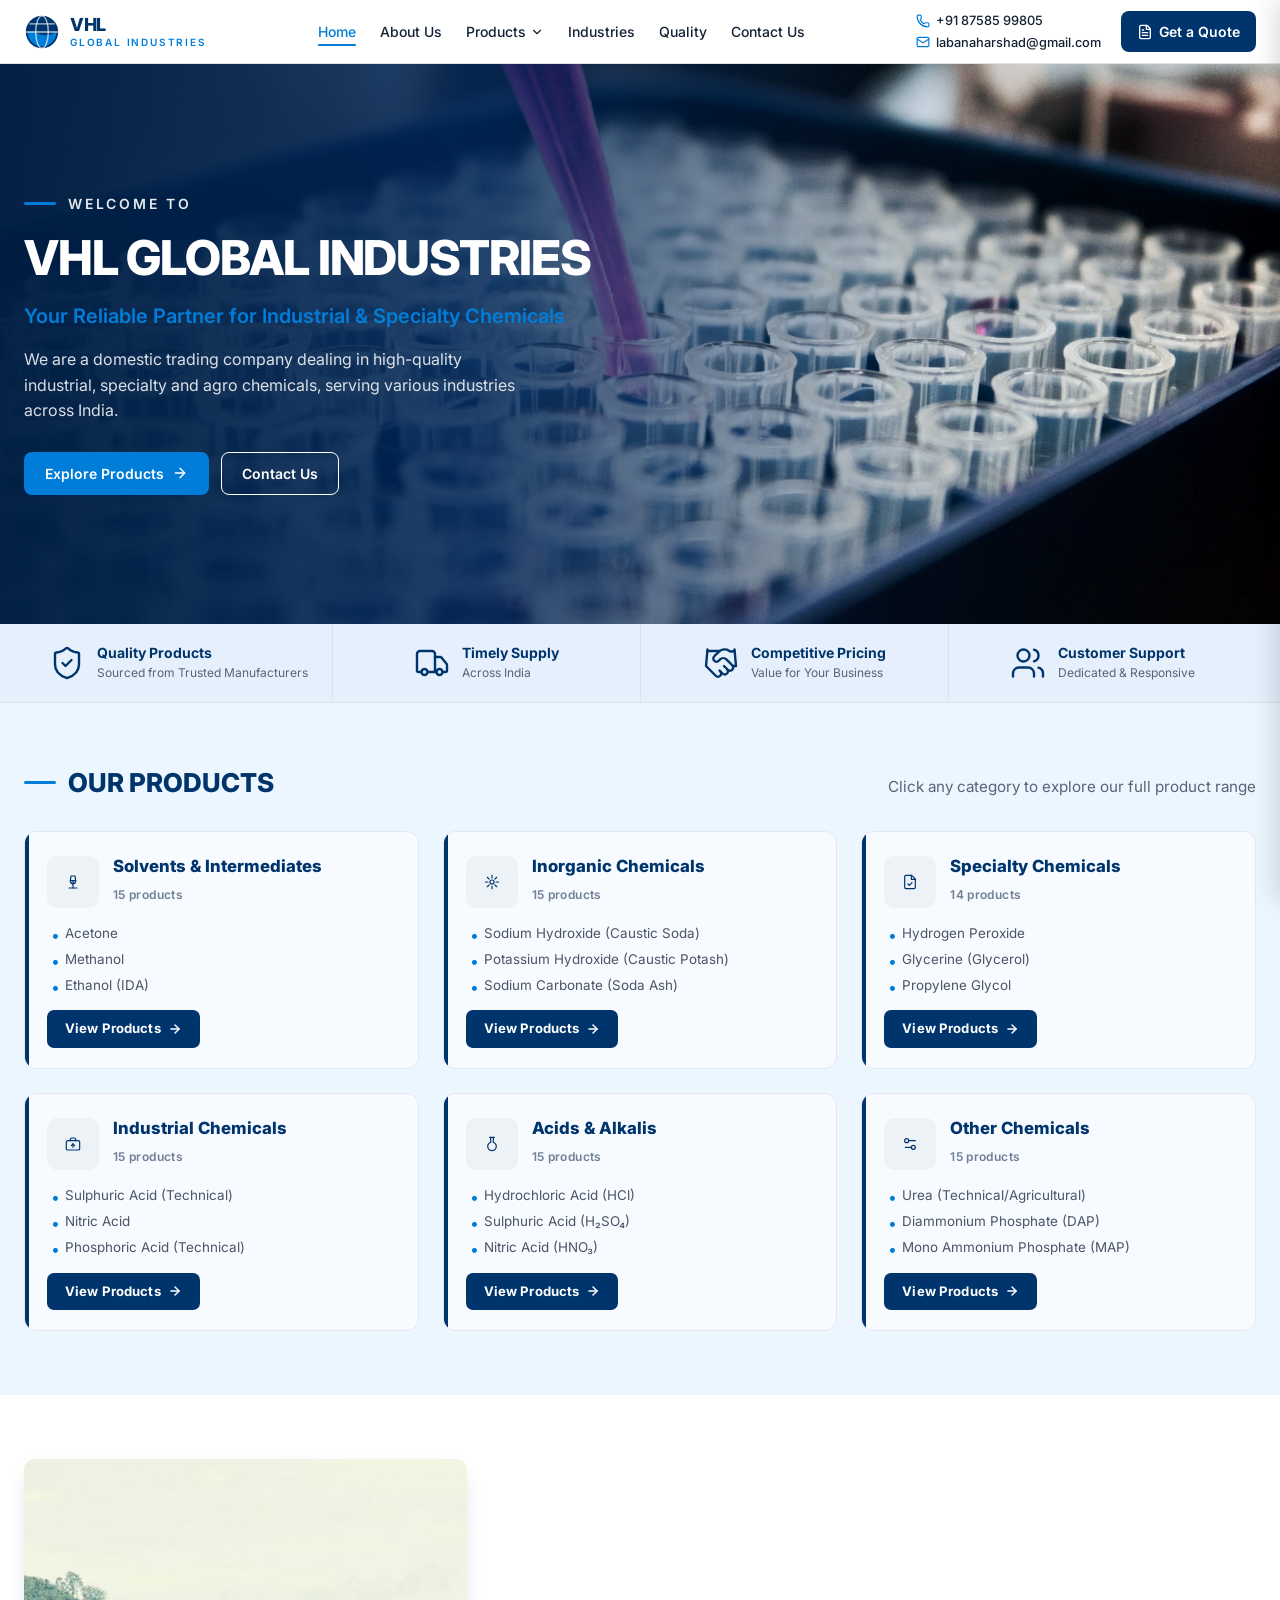
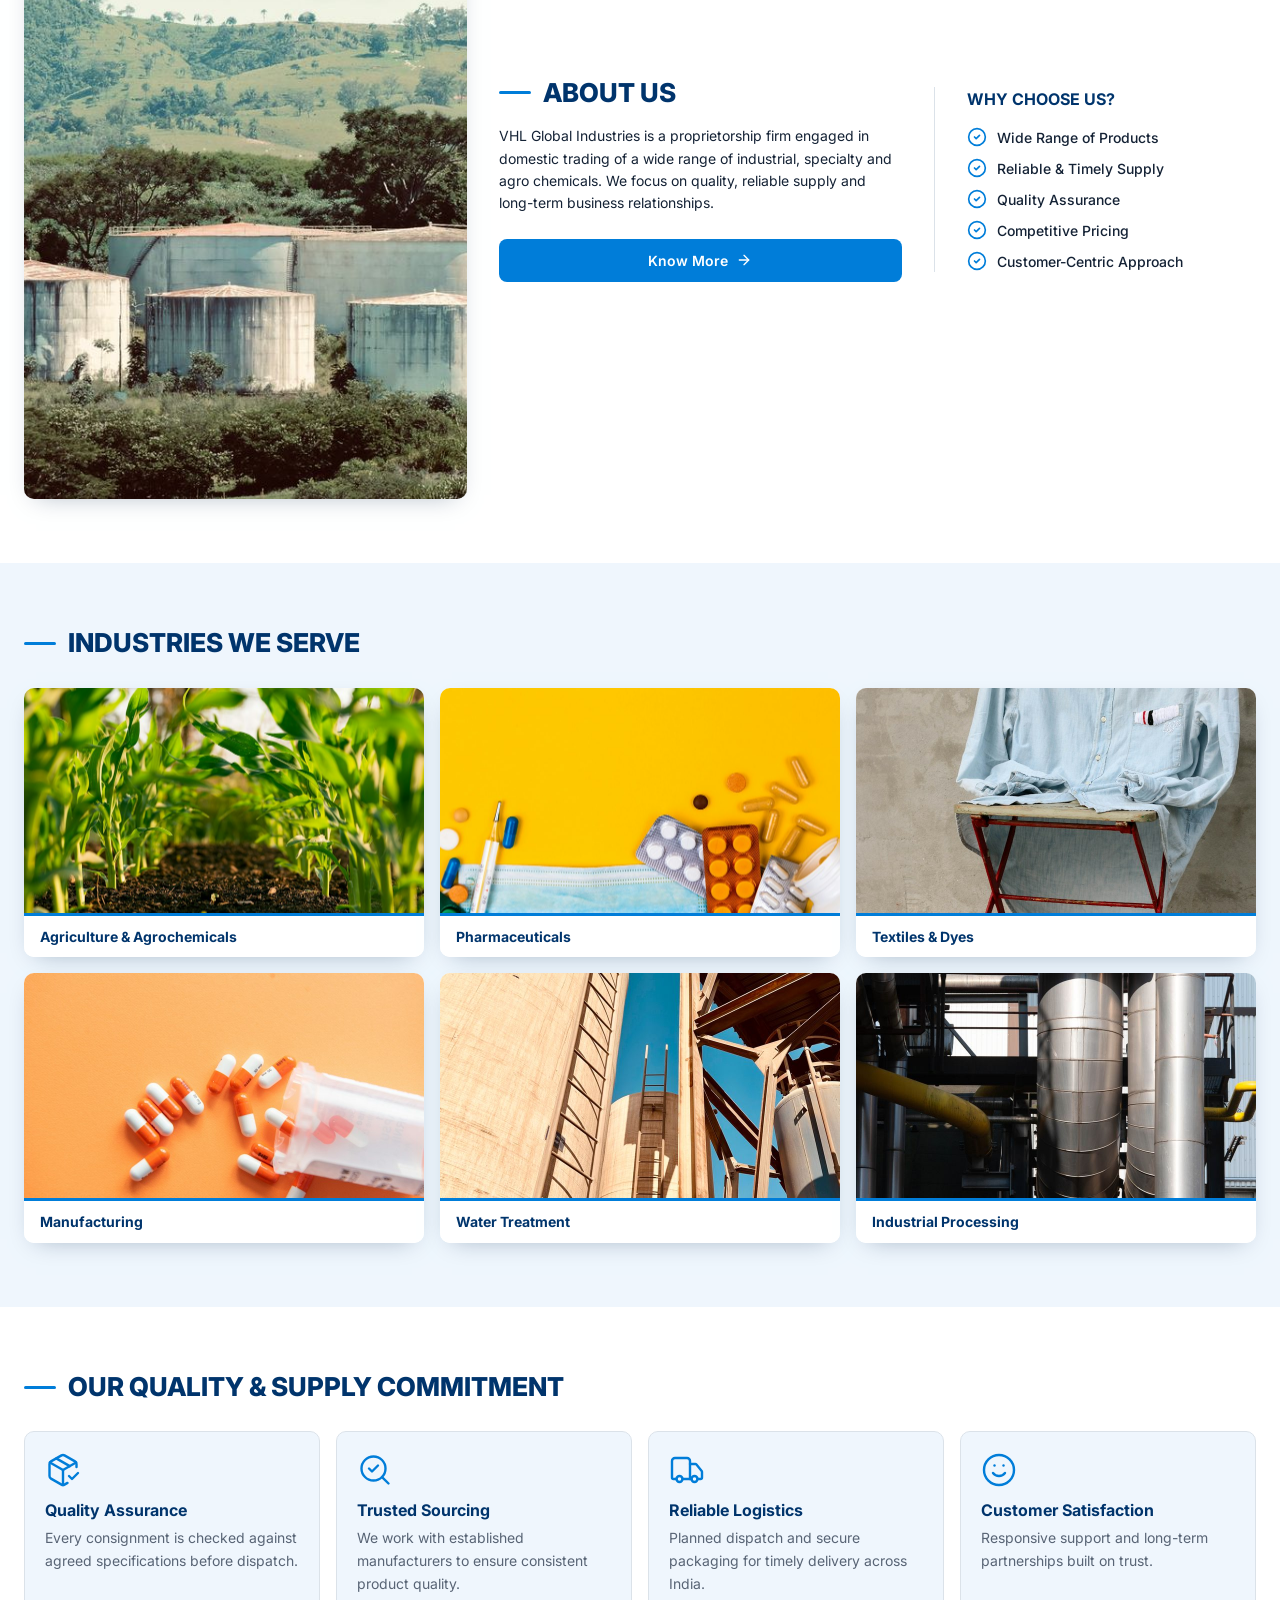
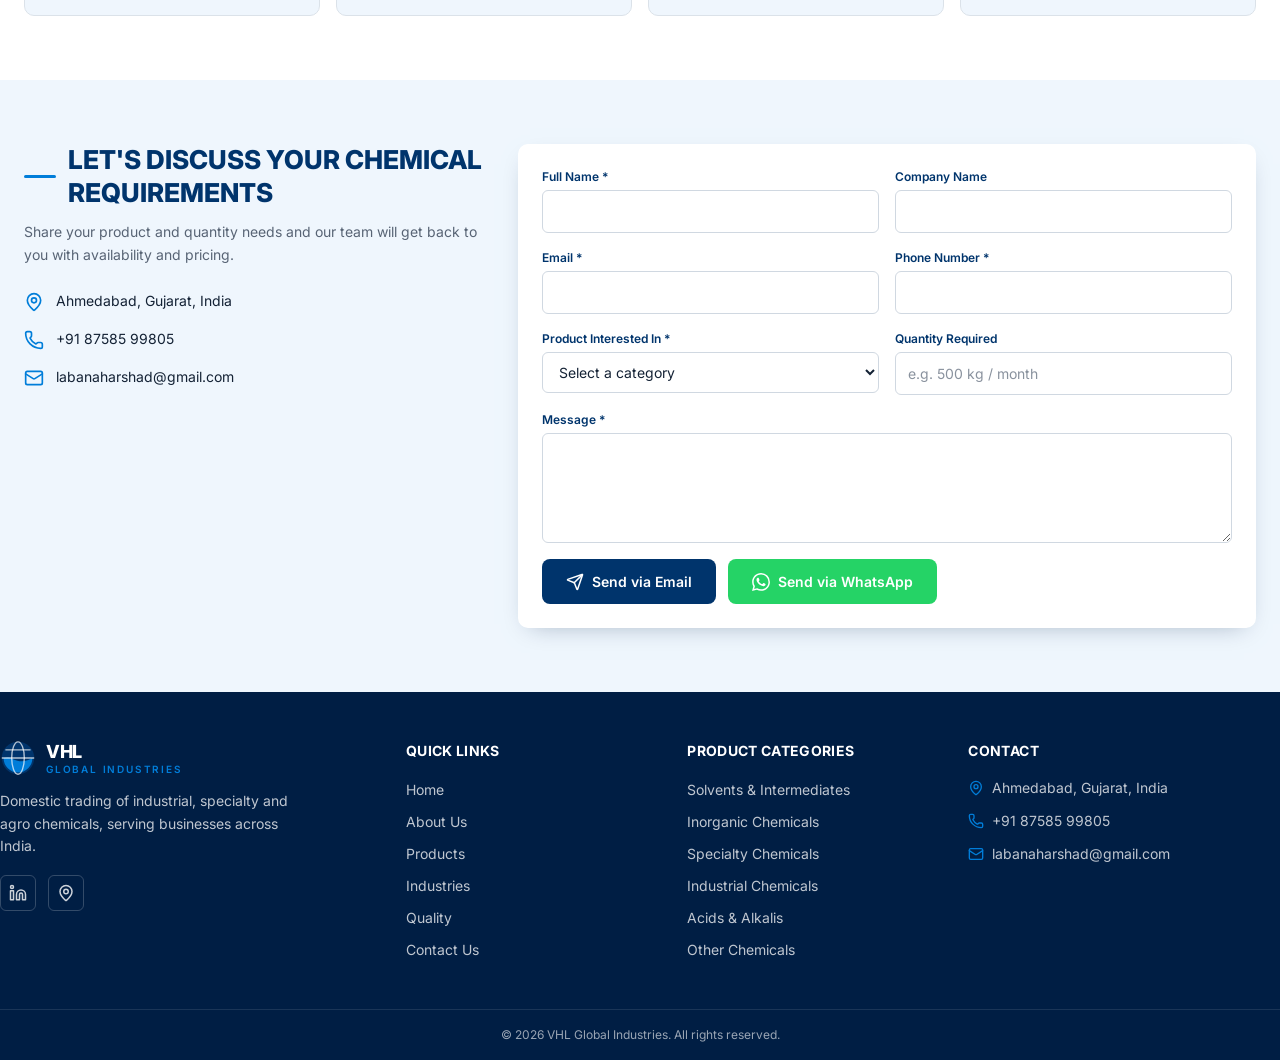
==== commit dbf249d0: "Section Changes" ====
--- a/index.html
+++ b/index.html
@@ -13,7 +13,7 @@
   <meta name="twitter:title" content="VHL Global Industries | Industrial &amp; Specialty Chemicals Trader, Ahmedabad" />
   <meta name="twitter:description" content="VHL Global Industries trades high-quality industrial, specialty and agro chemicals, supplying businesses across India from Ahmedabad, Gujarat." />
   <meta name="twitter:image" content="images/hero-bg.jpg" />
-  <link rel="icon" href="data:image/svg+xml,<svg xmlns='http://www.w3.org/2000/svg' viewBox='0 0 40 40'><circle cx='20' cy='20' r='18' fill='%23203a5c'/><path d='M4 20a16 16 0 0 0 32 0c-6 4-14 5-22 1-4-2-7-2-10-1Z' fill='%2338a169'/></svg>" type="image/svg+xml" />
+  <link rel="icon" href="data:image/svg+xml,<svg xmlns='http://www.w3.org/2000/svg' viewBox='0 0 40 40'><circle cx='20' cy='20' r='18' fill='%23203a5c'/><path d='M4 20a16 16 0 0 0 32 0c-6 4-14 5-22 1-4-2-7-2-10-1Z' fill='%233b82f6'/></svg>" type="image/svg+xml" />
   <link rel="preconnect" href="https://fonts.googleapis.com" />
   <link rel="preconnect" href="https://fonts.gstatic.com" crossorigin />
   <link rel="stylesheet" href="https://fonts.googleapis.com/css2?family=Inter:wght@400;500;600;700;800&display=swap" />
@@ -68,9 +68,9 @@
             <svg xmlns="http://www.w3.org/2000/svg" width="14" height="14" viewBox="0 0 24 24" fill="none" stroke="currentColor" stroke-width="2" stroke-linecap="round" stroke-linejoin="round" aria-hidden="true"><path d="M13.832 16.568a1 1 0 0 0 1.213-.303l.355-.465A2 2 0 0 1 17 15h3a2 2 0 0 1 2 2v3a2 2 0 0 1-2 2A18 18 0 0 1 2 4a2 2 0 0 1 2-2h3a2 2 0 0 1 2 2v3a2 2 0 0 1-.8 1.6l-.468.351a1 1 0 0 0-.292 1.233 14 14 0 0 0 6.392 6.384"></path></svg>
             +91 87585 99805
           </a>
-          <a href="mailto:info@vhlglobal.in" class="header-email">
+          <a href="mailto:labanaharshad@gmail.com" class="header-email">
             <svg xmlns="http://www.w3.org/2000/svg" width="14" height="14" viewBox="0 0 24 24" fill="none" stroke="currentColor" stroke-width="2" stroke-linecap="round" stroke-linejoin="round" aria-hidden="true"><path d="m22 7-8.991 5.727a2 2 0 0 1-2.009 0L2 7"></path><rect x="2" y="4" width="20" height="16" rx="2"></rect></svg>
-            info@vhlglobal.in
+            labanaharshad@gmail.com
           </a>
         </div>
         <a href="#contact" class="header-cta">
@@ -122,9 +122,9 @@
         <svg xmlns="http://www.w3.org/2000/svg" width="18" height="18" viewBox="0 0 24 24" fill="none" stroke="currentColor" stroke-width="2" stroke-linecap="round" stroke-linejoin="round" aria-hidden="true"><path d="M13.832 16.568a1 1 0 0 0 1.213-.303l.355-.465A2 2 0 0 1 17 15h3a2 2 0 0 1 2 2v3a2 2 0 0 1-2 2A18 18 0 0 1 2 4a2 2 0 0 1 2-2h3a2 2 0 0 1 2 2v3a2 2 0 0 1-.8 1.6l-.468.351a1 1 0 0 0-.292 1.233 14 14 0 0 0 6.392 6.384"></path></svg>
         +91 87585 99805
       </a>
-      <a href="mailto:info@vhlglobal.in" class="mobile-contact-link">
+      <a href="mailto:labanaharshad@gmail.com" class="mobile-contact-link">
         <svg xmlns="http://www.w3.org/2000/svg" width="18" height="18" viewBox="0 0 24 24" fill="none" stroke="currentColor" stroke-width="2" stroke-linecap="round" stroke-linejoin="round" aria-hidden="true"><path d="m22 7-8.991 5.727a2 2 0 0 1-2.009 0L2 7"></path><rect x="2" y="4" width="20" height="16" rx="2"></rect></svg>
-        info@vhlglobal.in
+        labanaharshad@gmail.com
       </a>
     </div>
   </div>
@@ -139,7 +139,7 @@
            class="hero-bg" width="1920" height="768" />
       <div class="hero-overlay" aria-hidden="true"></div>
       <div class="container hero-content">
-        <div class="hero-text animate-fade-up">
+        <div class="hero-text">
           <p class="hero-label">
             <span class="accent-bar" aria-hidden="true"></span>
             WELCOME TO
@@ -430,7 +430,7 @@
             </li>
             <li class="contact-list-item">
               <svg xmlns="http://www.w3.org/2000/svg" width="20" height="20" viewBox="0 0 24 24" fill="none" stroke="currentColor" stroke-width="2" stroke-linecap="round" stroke-linejoin="round" class="contact-list-icon" aria-hidden="true"><path d="m22 7-8.991 5.727a2 2 0 0 1-2.009 0L2 7"></path><rect x="2" y="4" width="20" height="16" rx="2"></rect></svg>
-              <a href="mailto:info@vhlglobal.in" class="contact-link">info@vhlglobal.in</a>
+              <a href="mailto:labanaharshad@gmail.com" class="contact-link">labanaharshad@gmail.com</a>
             </li>
           </ul>
         </div>
@@ -562,7 +562,7 @@
           </li>
           <li class="footer-contact-item">
             <svg xmlns="http://www.w3.org/2000/svg" width="16" height="16" viewBox="0 0 24 24" fill="none" stroke="currentColor" stroke-width="2" stroke-linecap="round" stroke-linejoin="round" class="footer-contact-icon" aria-hidden="true"><path d="m22 7-8.991 5.727a2 2 0 0 1-2.009 0L2 7"></path><rect x="2" y="4" width="20" height="16" rx="2"></rect></svg>
-            <a href="mailto:info@vhlglobal.in" class="footer-link">info@vhlglobal.in</a>
+            <a href="mailto:labanaharshad@gmail.com" class="footer-link">labanaharshad@gmail.com</a>
           </li>
         </ul>
       </div>
@@ -576,6 +576,14 @@
   <button class="scroll-top" aria-label="Scroll to top">
     <svg xmlns="http://www.w3.org/2000/svg" width="20" height="20" viewBox="0 0 24 24" fill="none" stroke="currentColor" stroke-width="2" stroke-linecap="round" stroke-linejoin="round" aria-hidden="true"><path d="m18 15-6-6-6 6"></path></svg>
   </button>
+
+  <!-- ===== MOBILE ENQUIRY BAR (visible when a product category is open) ===== -->
+  <div id="mobile-enquire-bar" class="mobile-enquire-bar">
+    <button id="mobile-enquire-btn" class="mobile-enquire-btn" type="button">
+      Enquire Now
+      <svg xmlns="http://www.w3.org/2000/svg" width="16" height="16" viewBox="0 0 24 24" fill="none" stroke="currentColor" stroke-width="2.5" stroke-linecap="round" stroke-linejoin="round" aria-hidden="true"><path d="M5 12h14"/><path d="m12 5 7 7-7 7"/></svg>
+    </button>
+  </div>
 
   <script src="js/main.js"></script>
   <!-- Product catalogue data & modal with PDF download -->
--- a/css/styles.css
+++ b/css/styles.css
@@ -12,9 +12,9 @@
   --radius: 0.5rem;
   --navy: oklch(33% 0.11 255);
   --navy-deep: oklch(24% 0.08 255);
-  --brand-green: oklch(63% 0.2 142);
+  --brand-green: oklch(58% 0.17 250);
   --brand-green-foreground: oklch(100% 0 0);
-  --strip: oklch(95% 0.012 250);
+  --strip: oklch(95% 0.02 250);
   --background: oklch(100% 0 0);
   --foreground: oklch(25% 0.04 255);
   --card: oklch(100% 0 0);
@@ -23,16 +23,16 @@
   --popover-foreground: oklch(25% 0.04 255);
   --primary: oklch(33% 0.11 255);
   --primary-foreground: oklch(100% 0 0);
-  --secondary: oklch(96% 0.01 250);
+  --secondary: oklch(96% 0.02 250);
   --secondary-foreground: oklch(33% 0.11 255);
-  --muted: oklch(97% 0.006 250);
+  --muted: oklch(97% 0.012 250);
   --muted-foreground: oklch(50% 0.03 255);
-  --accent: oklch(63% 0.2 142);
+  --accent: oklch(58% 0.17 250);
   --accent-foreground: oklch(100% 0 0);
   --destructive: oklch(57.7% 0.245 27.325);
   --border: oklch(91% 0.012 250);
   --input: oklch(88% 0.015 250);
-  --ring: oklch(63% 0.2 142);
+  --ring: oklch(58% 0.17 250);
   --gradient-hero: linear-gradient(90deg, oklch(24% 0.08 255 / 0.97) 0%, oklch(28% 0.1 255 / 0.85) 38%, oklch(30% 0.1 255 / 0.2) 70%, transparent 100%);
   --gradient-card: linear-gradient(to top, oklch(22% 0.08 255 / 0.95) 0%, oklch(22% 0.08 255 / 0.4) 45%, transparent 75%);
   --shadow-card: 0 8px 24px -12px oklch(24% 0.08 255 / 0.35);
@@ -1253,7 +1253,7 @@
    -------------------------------------------------------------------------- */
 #products,
 .products-section {
-  background-color: var(--muted);
+  background-color: oklch(97% 0.018 250);
   padding: 36px 0;
 }
 
@@ -1838,7 +1838,7 @@
 .form-select:focus,
 .form-textarea:focus {
   border-color: var(--brand-green);
-  box-shadow: 0 0 0 2px oklch(63% 0.2 142 / 0.25);
+  box-shadow: 0 0 0 2px oklch(58% 0.17 250 / 0.25);
 }
 
 .form-input.error,
@@ -2167,8 +2167,15 @@
    15. ACCESSIBILITY & FOCUS STYLES
    -------------------------------------------------------------------------- */
 :focus-visible {
-  outline: 2px solid var(--ring);
-  outline-offset: 2px;
+  outline: 3px solid var(--ring);
+  outline-offset: 3px;
+}
+
+.cat-card:focus-visible,
+.prod-tab:focus-visible,
+.mobile-enquire-btn:focus-visible {
+  outline-width: 3px;
+  outline-offset: 4px;
 }
 
 @media (prefers-reduced-motion: reduce) {
@@ -2239,12 +2246,15 @@
    ========================================================================== */
 
 .cat-cards-grid {
-  display: none;
+  display: grid;
   grid-template-columns: repeat(3, 1fr);
   gap: 24px;
   margin-top: 32px;
 }
 
+/* When a category is open, the cards give way to the product details */
+.products-section.panel-open .cat-cards-grid { display: none; }
+
 @media (max-width: 1024px) {
   .cat-cards-grid { grid-template-columns: repeat(2, 1fr); }
 }
@@ -2254,7 +2264,7 @@
 
 /* Individual card */
 .cat-card {
-  background: #ffffff;
+  background: #f7faff;
   border: 1.5px solid #e2e8f0;
   border-radius: 12px;
   padding: 24px 22px 20px;
@@ -2278,16 +2288,16 @@
 }
 .cat-card:hover,
 .cat-card.cat-active {
-  border-color: var(--brand-green, #38a169);
+  border-color: var(--brand-green, #2563eb);
   box-shadow: 0 8px 28px -6px rgba(0,80,40,0.14);
   transform: translateY(-3px);
 }
 .cat-card:hover::before,
 .cat-card.cat-active::before {
-  background: var(--brand-green, #38a169);
+  background: var(--brand-green, #2563eb);
 }
 .cat-card.cat-active {
-  background: #f0fdf4;
+  background: #eff6ff;
 }
 
 /* Card header */
@@ -2310,8 +2320,8 @@
 }
 .cat-card:hover .cat-card-icon,
 .cat-card.cat-active .cat-card-icon {
-  background: #c6f6d5;
-  color: #276749;
+  background: #dbeafe;
+  color: #1d4ed8;
 }
 .cat-card-title {
   font-size: 1.05rem;
@@ -2348,7 +2358,7 @@
   content: '•';
   position: absolute;
   left: 4px;
-  color: var(--brand-green, #38a169);
+  color: var(--brand-green, #2563eb);
   font-size: 1rem;
   line-height: 1.4;
 }
@@ -2371,11 +2381,11 @@
   letter-spacing: 0.01em;
 }
 .cat-view-btn:hover {
-  background: var(--brand-green, #38a169);
+  background: var(--brand-green, #2563eb);
   gap: 10px;
 }
 .cat-card.cat-active .cat-view-btn {
-  background: var(--brand-green, #38a169);
+  background: var(--brand-green, #2563eb);
 }
 
 /* ==========================================================================
@@ -2388,9 +2398,9 @@
   margin-top: 4px;
 }
 
-/* ── Tab Bar ── */
+/* ── Tab Bar (kept in the markup for data/icons, hidden from the UI) ── */
 .prod-tabs {
-  display: flex;
+  display: none;
   flex-wrap: wrap;
   gap: 10px;
   margin-top: 32px;
@@ -2415,8 +2425,8 @@
 .prod-tab svg { flex-shrink: 0; opacity: 0.65; transition: opacity 0.2s; }
 .prod-tab:hover {
   background: #e2f4eb;
-  color: #276749;
-  border-color: #c6f6d5;
+  color: #1d4ed8;
+  border-color: #dbeafe;
 }
 .prod-tab:hover svg { opacity: 1; }
 .prod-tab[aria-selected="true"] {
@@ -2478,6 +2488,22 @@
   line-height: 1.5;
 }
 .prod-back-btn {
+  display: inline-flex;
+  flex-basis: 100%;
+  align-items: center;
+  gap: 6px;
+  padding: 0;
+  margin-bottom: 12px;
+  background: none;
+  border: none;
+  color: #bfdbfe;
+  font-family: inherit;
+  font-size: 0.82rem;
+  font-weight: 700;
+  cursor: pointer;
+}
+
+.mobile-enquire-bar {
   display: none;
 }
 
@@ -2491,9 +2517,9 @@
 .prod-panel-badge {
   display: inline-flex;
   align-items: center;
-  background: rgba(56,161,105,0.2);
-  color: #9ae6b4;
-  border: 1px solid rgba(56,161,105,0.35);
+  background: rgba(59,130,246,0.18);
+  color: #bfdbfe;
+  border: 1px solid rgba(59,130,246,0.35);
   border-radius: 20px;
   font-size: 0.75rem;
   font-weight: 700;
@@ -2505,7 +2531,7 @@
   align-items: center;
   gap: 7px;
   padding: 8px 18px;
-  background: var(--brand-green, #38a169);
+  background: var(--brand-green, #2563eb);
   color: #fff;
   border: none;
   border-radius: 7px;
@@ -2516,7 +2542,7 @@
   font-family: inherit;
   white-space: nowrap;
 }
-.prod-btn-pdf:hover { background: #2f8f5a; transform: translateY(-1px); }
+.prod-btn-pdf:hover { background: #1d4ed8; transform: translateY(-1px); }
 .prod-btn-enquire {
   display: inline-flex;
   align-items: center;
@@ -2560,7 +2586,7 @@
   transition: background 0.18s ease;
   position: relative;
 }
-.prod-item-card:hover { background: #f0fdf4; }
+.prod-item-card:hover { background: #eff6ff; }
 
 .prod-item-num {
   position: absolute;
@@ -2581,7 +2607,7 @@
 .prod-item-cas {
   font-size: 0.75rem;
   font-family: 'Courier New', monospace;
-  color: #6b46c1;
+  color: #1d4ed8;
   font-weight: 500;
 }
 .prod-item-tags {
@@ -2599,9 +2625,9 @@
   line-height: 1.5;
 }
 .prod-tag-purity {
-  background: #ebf8f1;
-  color: #276749;
-  border: 1px solid #c6f6d5;
+  background: #e8f1ff;
+  color: #1d4ed8;
+  border: 1px solid #cfe0ff;
 }
 .prod-tag-pack {
   background: #ebf4ff;
@@ -2626,7 +2652,7 @@
   body > *:not(#vhl-print-area) { display: none !important; }
   #vhl-print-area { display: block !important; font-family: Arial, sans-serif; font-size: 10pt; }
   .vhl-print-header { background: #1a2f4a !important; color: #fff !important; -webkit-print-color-adjust: exact; print-color-adjust: exact; padding: 16pt 20pt; display: flex; align-items: center; gap: 14pt; }
-  .vhl-print-company { font-size: 7pt; letter-spacing: .1em; color: #38a169 !important; text-transform: uppercase; }
+  .vhl-print-company { font-size: 7pt; letter-spacing: .1em; color: #60a5fa !important; text-transform: uppercase; }
   .vhl-print-cat { font-size: 15pt; font-weight: 800; color: #fff !important; margin: 4pt 0 0; }
   .vhl-print-desc { font-size: 8.5pt; color: #555; padding: 8pt 20pt 6pt; border-bottom: .5pt solid #ccc; }
   .vhl-print-table { width: 100%; border-collapse: collapse; font-size: 8pt; }
@@ -2638,14 +2664,10 @@
 }
 
 /* --------------------------------------------------------------------------
-   MOBILE PRODUCTS — Category cards with "View Products" buttons
+   MOBILE PRODUCTS — compact cards and toolbar tweaks
    -------------------------------------------------------------------------- */
 @media (max-width: 768px) {
-  /* Cards replace the desktop tab bar on small screens */
-  .prod-tabs { display: none; }
-  .cat-cards-grid { display: grid; grid-template-columns: 1fr; gap: 14px; margin-top: 24px; }
-  .products-section.panel-open .cat-cards-grid { display: none; }
-
+  .cat-cards-grid { gap: 14px; margin-top: 24px; }
   .cat-card { padding: 18px 18px 16px; gap: 12px; }
   .cat-card-icon { width: 44px; height: 44px; }
   .cat-card-title { font-size: 1rem; }
@@ -2653,21 +2675,7 @@
   .cat-preview-list li { font-size: 0.8rem; }
   .cat-view-btn { width: 100%; justify-content: center; padding: 11px 16px; font-size: 0.85rem; }
 
-  /* Back link + toolbar layout once a category is open */
-  .prod-back-btn {
-    display: inline-flex;
-    align-items: center;
-    gap: 6px;
-    padding: 0;
-    margin-bottom: 12px;
-    background: none;
-    border: none;
-    color: #9ae6b4;
-    font-family: inherit;
-    font-size: 0.82rem;
-    font-weight: 700;
-    cursor: pointer;
-  }
+  /* Toolbar layout once a category is open */
   .prod-panel-toolbar {
     flex-direction: column;
     align-items: stretch;
@@ -2682,4 +2690,35 @@
   .prod-btn-enquire { flex: 1; justify-content: center; }
   .prod-cards-grid { grid-template-columns: 1fr; }
   .prod-item-card { padding: 16px; }
-}
+
+  /* Sticky enquiry bar while browsing a category on mobile */
+  body.products-open { padding-bottom: 72px; }
+  body.products-open .mobile-enquire-bar {
+    display: block;
+    position: fixed;
+    left: 0;
+    right: 0;
+    bottom: 0;
+    z-index: 80;
+    background: #ffffff;
+    border-top: 1px solid #dbe3ee;
+    box-shadow: 0 -4px 18px rgba(15, 40, 70, 0.08);
+    padding: 10px 16px calc(10px + env(safe-area-inset-bottom, 0px));
+  }
+  .mobile-enquire-btn {
+    width: 100%;
+    display: flex;
+    align-items: center;
+    justify-content: center;
+    gap: 8px;
+    padding: 12px 18px;
+    border: none;
+    border-radius: 8px;
+    background: var(--brand-green);
+    color: #ffffff;
+    font-family: inherit;
+    font-size: 0.92rem;
+    font-weight: 700;
+    cursor: pointer;
+  }
+}
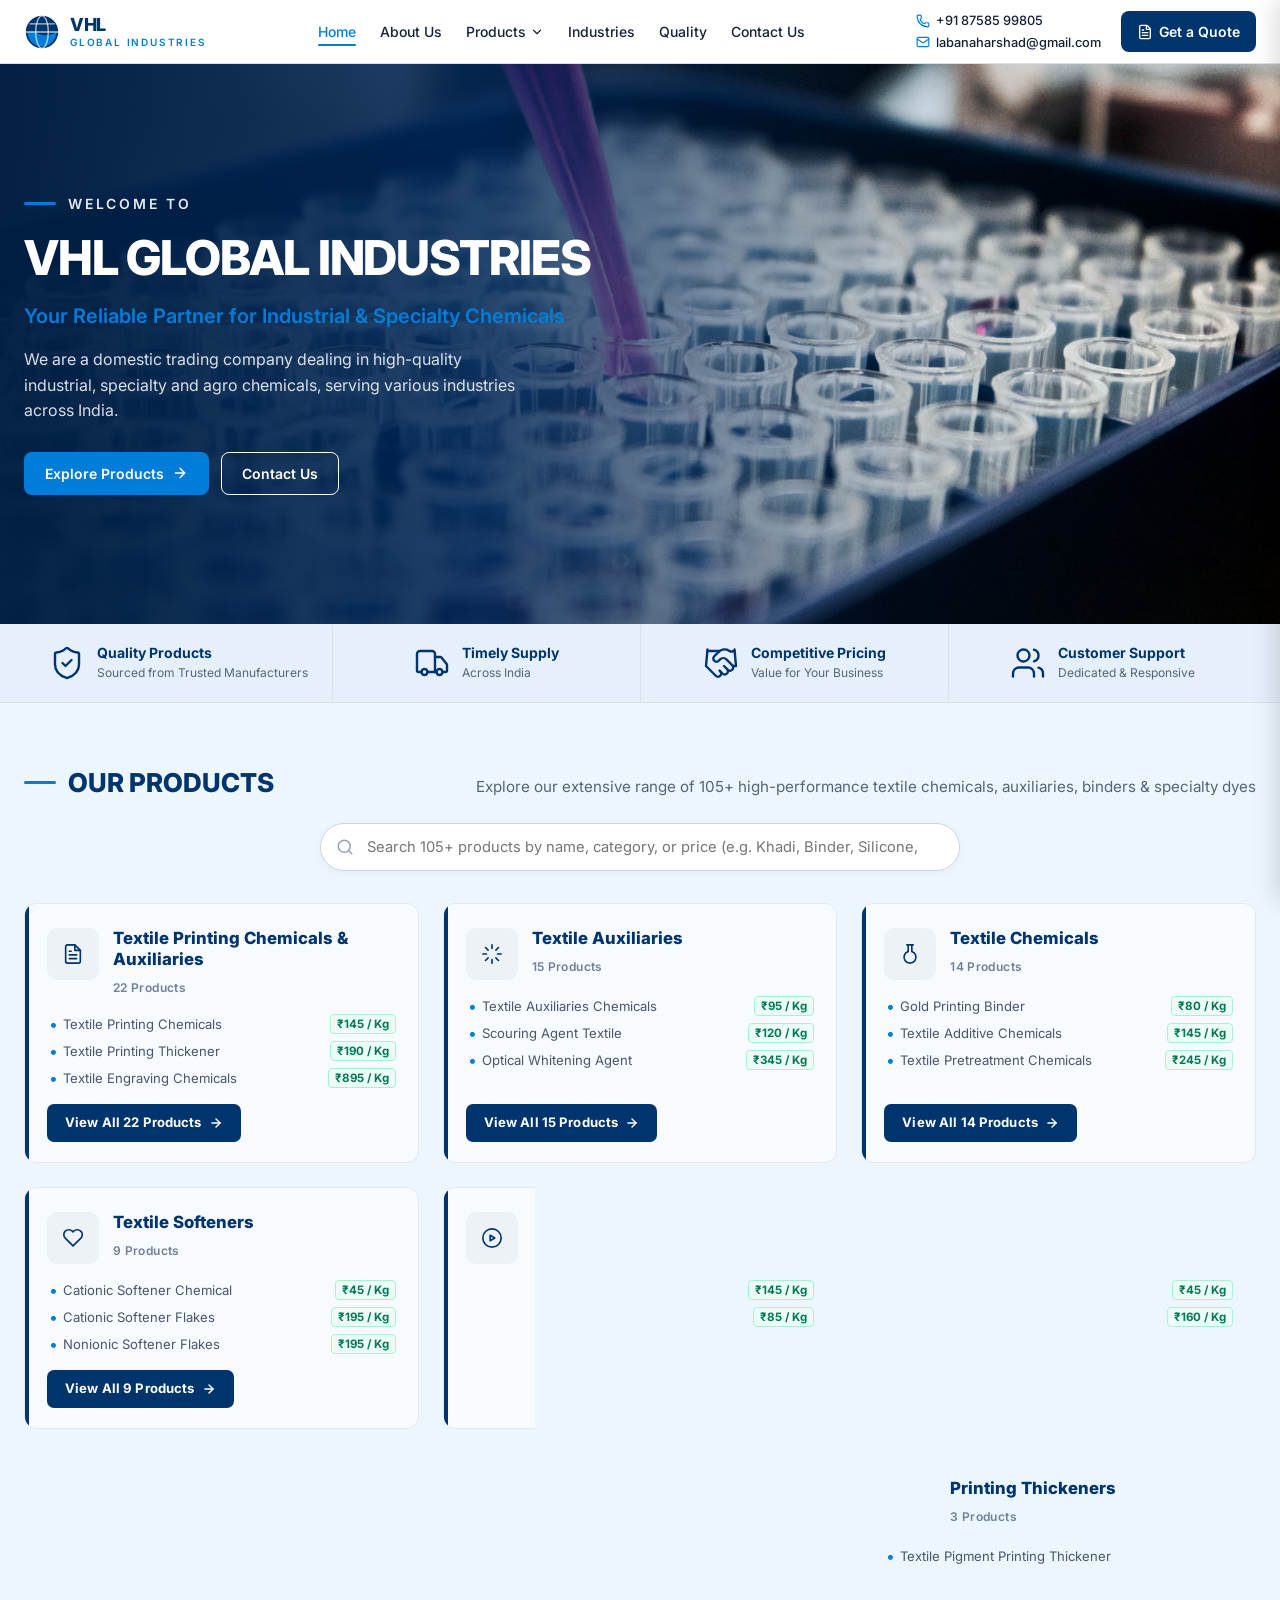
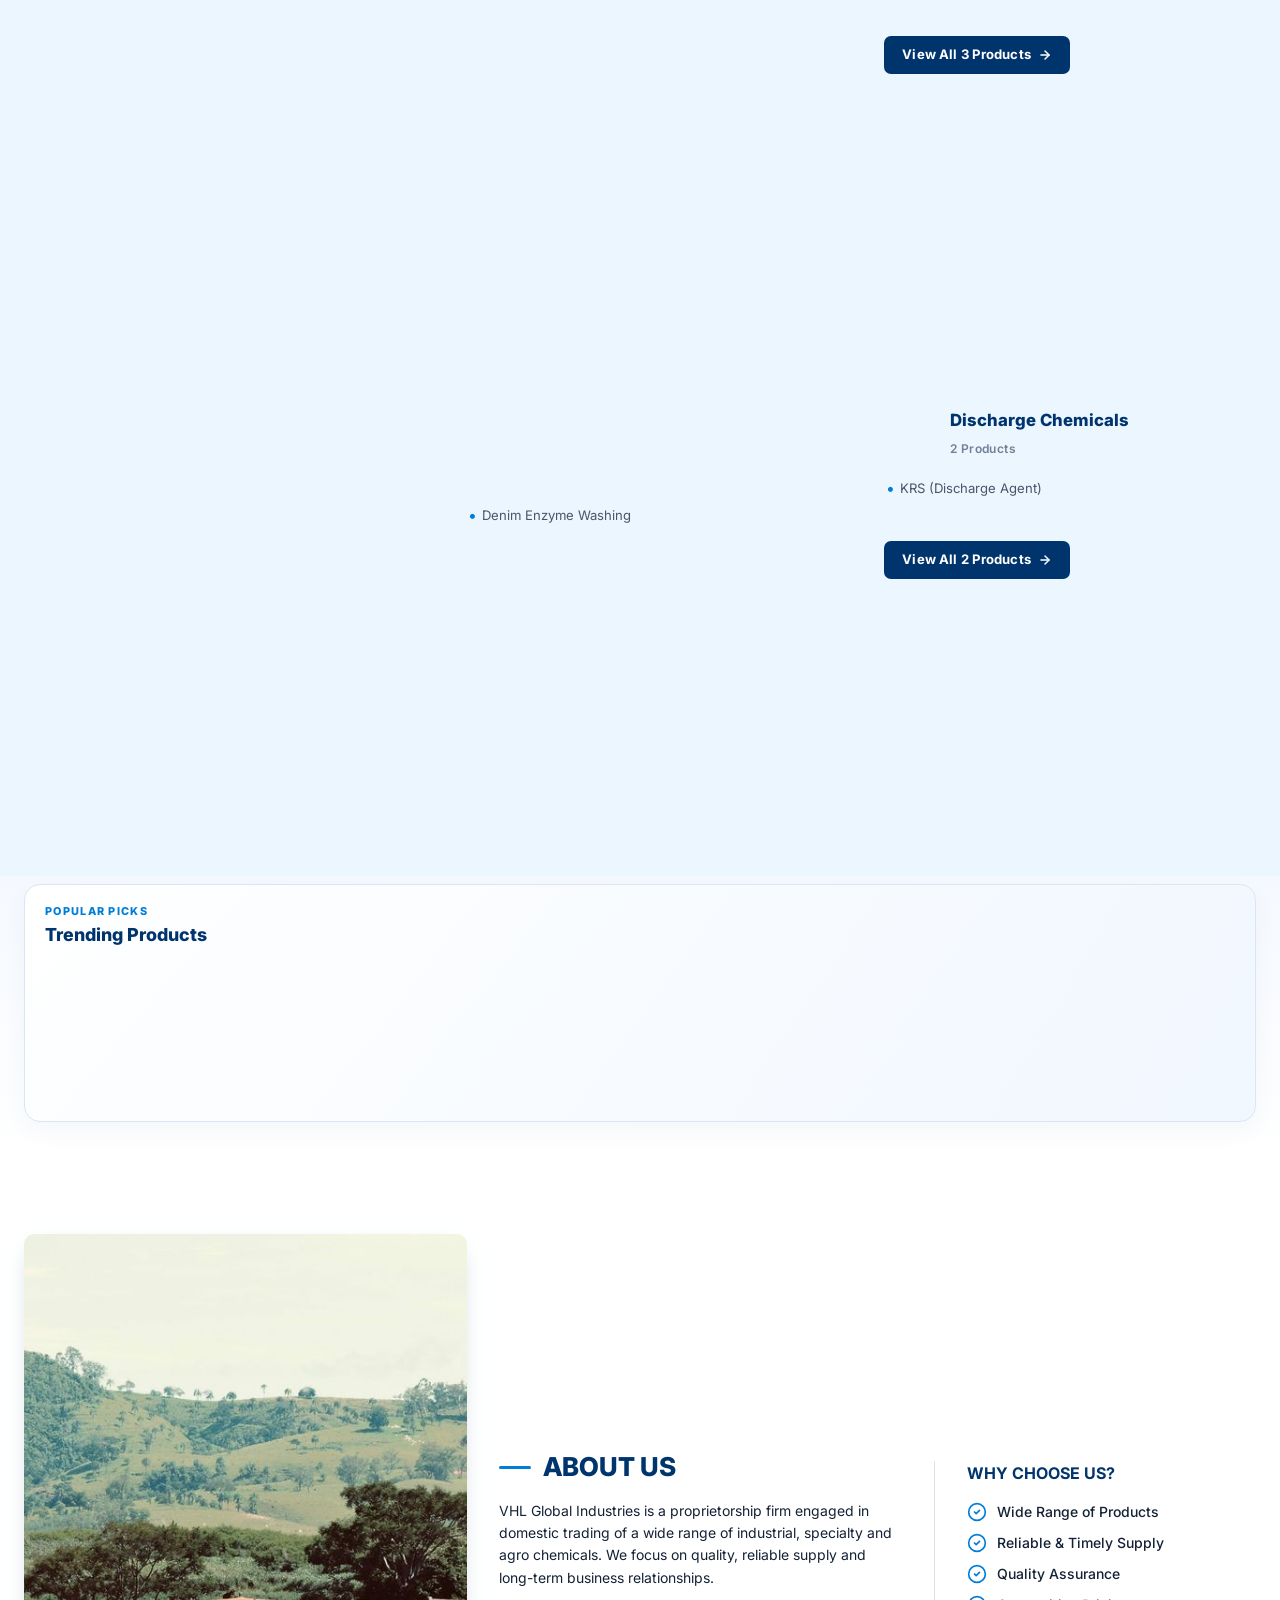
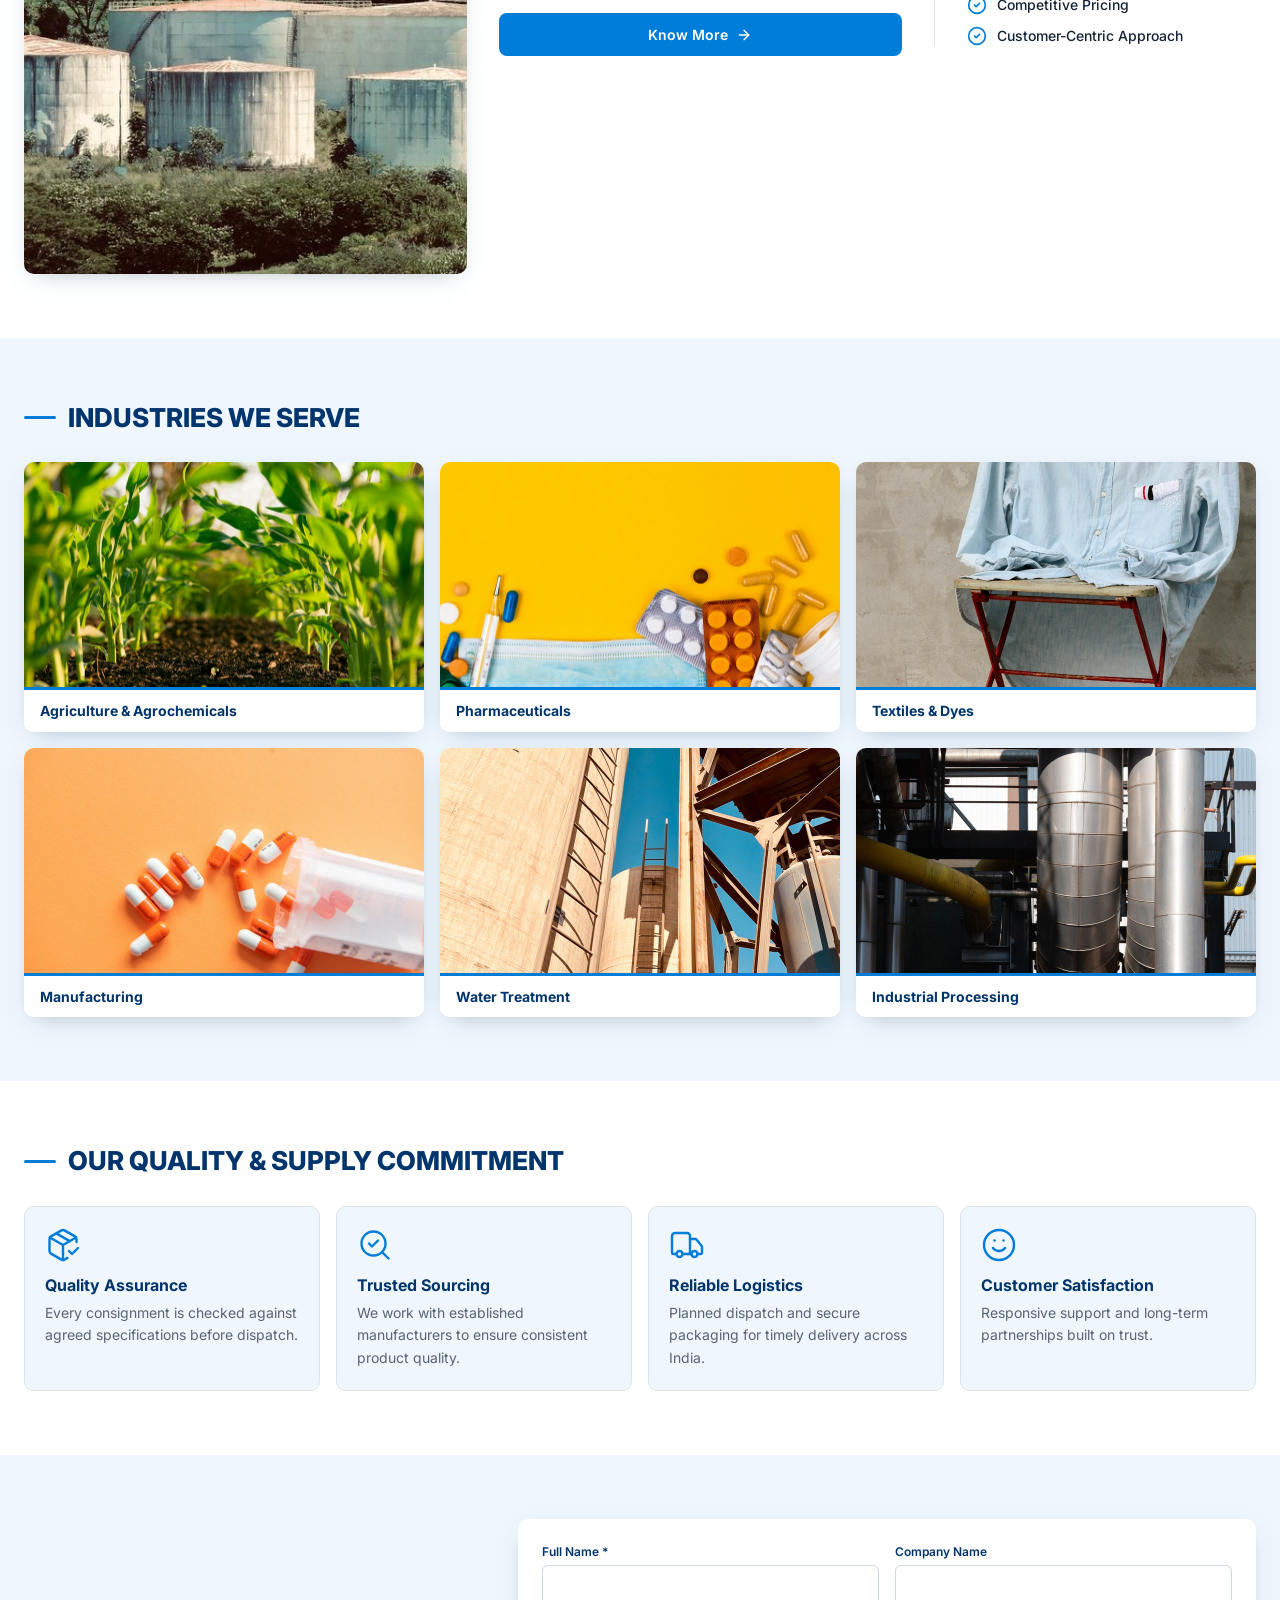
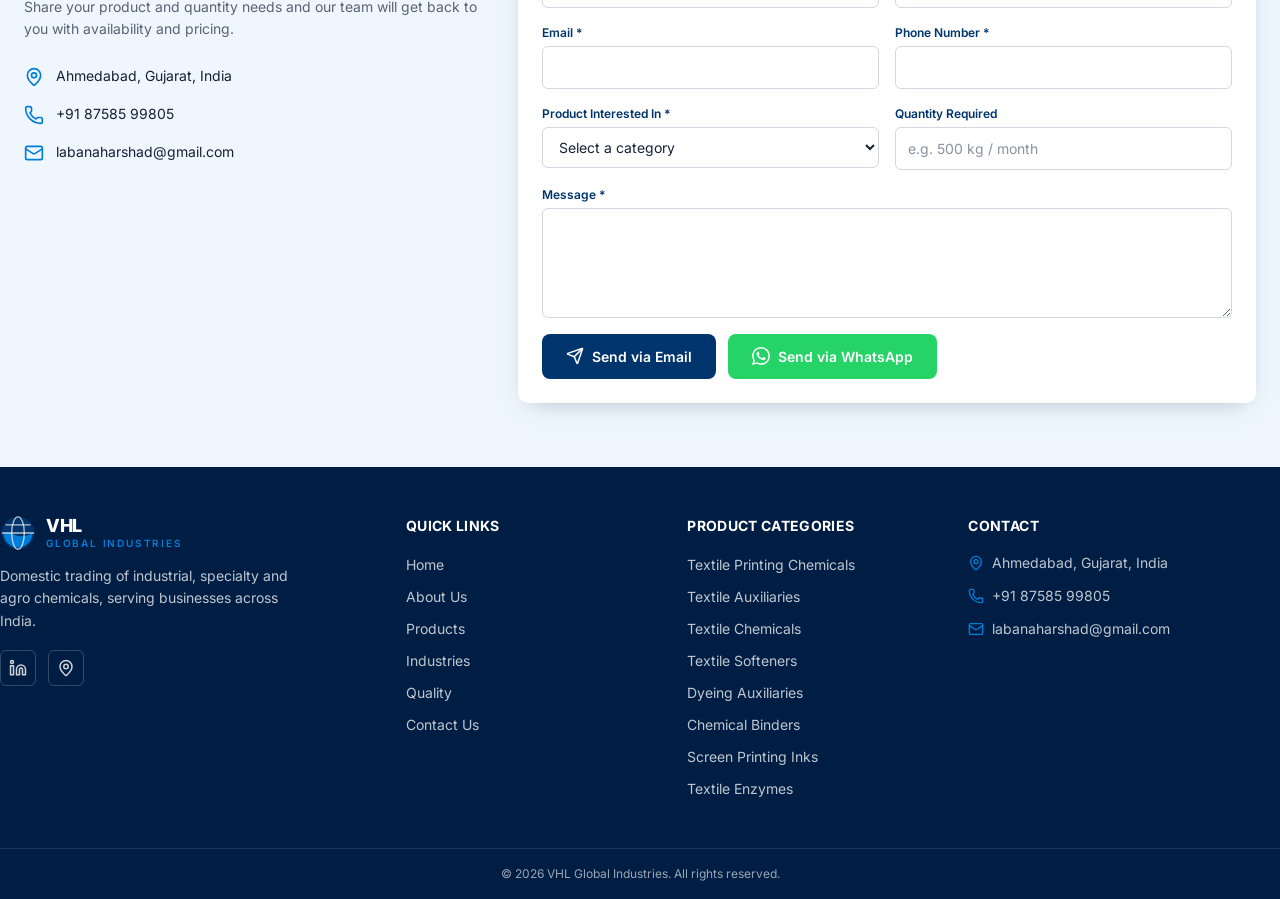
==== commit 54b5c179: "Product page changes" ====
--- a/index.html
+++ b/index.html
@@ -48,12 +48,22 @@
             <svg xmlns="http://www.w3.org/2000/svg" width="14" height="14" viewBox="0 0 24 24" fill="none" stroke="currentColor" stroke-width="2" stroke-linecap="round" stroke-linejoin="round" class="chevron-icon" aria-hidden="true"><path d="m6 9 6 6 6-6"></path></svg>
           </a>
           <div class="dropdown-menu">
-            <button class="dropdown-item" data-category="Solvents &amp; Intermediates">Solvents &amp; Intermediates</button>
-            <button class="dropdown-item" data-category="Inorganic Chemicals">Inorganic Chemicals</button>
-            <button class="dropdown-item" data-category="Specialty Chemicals">Specialty Chemicals</button>
-            <button class="dropdown-item" data-category="Industrial Chemicals">Industrial Chemicals</button>
-            <button class="dropdown-item" data-category="Acids &amp; Alkalis">Acids &amp; Alkalis</button>
-            <button class="dropdown-item" data-category="Other Chemicals">Other Chemicals</button>
+            <button class="dropdown-item" data-category="Textile Printing Chemicals &amp; Auxiliaries">Textile Printing Chemicals &amp; Auxiliaries</button>
+            <button class="dropdown-item" data-category="Textile Auxiliaries">Textile Auxiliaries</button>
+            <button class="dropdown-item" data-category="Textile Chemicals">Textile Chemicals</button>
+            <button class="dropdown-item" data-category="Textile Softeners">Textile Softeners</button>
+            <button class="dropdown-item" data-category="Dyeing Auxiliaries">Dyeing Auxiliaries</button>
+            <button class="dropdown-item" data-category="Finishing Chemicals">Finishing Chemicals</button>
+            <button class="dropdown-item" data-category="Chemical Binders">Chemical Binders</button>
+            <button class="dropdown-item" data-category="Pretreatment Auxiliaries">Pretreatment Auxiliaries</button>
+            <button class="dropdown-item" data-category="Printing Thickeners">Printing Thickeners</button>
+            <button class="dropdown-item" data-category="Textile Finishing Chemicals">Textile Finishing Chemicals</button>
+            <button class="dropdown-item" data-category="Sizing Chemicals">Sizing Chemicals</button>
+            <button class="dropdown-item" data-category="Screen Printing Inks">Screen Printing Inks</button>
+            <button class="dropdown-item" data-category="Guar Gum Derivatives">Guar Gum Derivatives</button>
+            <button class="dropdown-item" data-category="Textile Enzymes">Textile Enzymes</button>
+            <button class="dropdown-item" data-category="Discharge Chemicals">Discharge Chemicals</button>
+            <button class="dropdown-item" data-category="Reactive Dyes">Reactive Dyes</button>
           </div>
         </div>
         <a href="#industries" class="nav-link">Industries</a>
@@ -79,7 +89,7 @@
         </a>
       </div>
 
-      <!-- Get a Quote (lg-xl) -->
+      <!-- Get a Quote (phone and tablet) -->
       <a href="#contact" class="header-cta-mobile">Get a Quote</a>
 
       <!-- Mobile Menu Button -->
@@ -202,45 +212,24 @@
             <span class="accent-bar" aria-hidden="true"></span>
             OUR PRODUCTS
           </h2>
-          <p class="prod-section-sub">Click any category to explore our full product range</p>
-        </div>
-
-        <!-- ── Category Cards (mobile) ── -->
+          <p class="prod-section-sub">Explore our extensive range of 105+ high-performance textile chemicals, auxiliaries, binders &amp; specialty dyes</p>
+        </div>
+
+        <!-- ── Live Product Search Bar ── -->
+        <div class="prod-search-wrapper">
+          <div class="prod-search-box">
+            <svg class="prod-search-icon" xmlns="http://www.w3.org/2000/svg" width="18" height="18" viewBox="0 0 24 24" fill="none" stroke="currentColor" stroke-width="2" stroke-linecap="round" stroke-linejoin="round" aria-hidden="true"><circle cx="11" cy="11" r="8"></circle><line x1="21" y1="21" x2="16.65" y2="16.65"></line></svg>
+            <input type="text" id="prod-search-input" class="prod-search-input" placeholder="Search 105+ products by name, category, or price (e.g. Khadi, Binder, Silicone, Enzyme)..." autocomplete="off" aria-label="Search products" />
+            <button type="button" id="prod-search-clear" class="prod-search-clear" aria-label="Clear search" style="display:none;">&times;</button>
+          </div>
+          <div id="prod-search-stats" class="prod-search-stats" style="display:none;"></div>
+        </div>
+
+        <!-- ── Category Cards Grid ── -->
         <div id="cat-cards-grid" class="cat-cards-grid"></div>
 
         <!-- ── Category Tab Bar (desktop) ── -->
-        <div class="prod-tabs" id="prod-tabs" role="tablist">
-          <button class="prod-tab" role="tab" data-category="Solvents &amp; Intermediates" aria-selected="false">
-            <svg xmlns="http://www.w3.org/2000/svg" width="16" height="16" viewBox="0 0 24 24" fill="none" stroke="currentColor" stroke-width="1.8" stroke-linecap="round" stroke-linejoin="round"><path d="M9 3h6l1 7H8L9 3z"/><path d="M8 10c0 6 8 6 8 0"/><path d="M6 21h12"/><path d="M12 10v11"/></svg>
-            Solvents &amp; Intermediates
-            <span class="prod-tab-count">15</span>
-          </button>
-          <button class="prod-tab" role="tab" data-category="Inorganic Chemicals" aria-selected="false">
-            <svg xmlns="http://www.w3.org/2000/svg" width="16" height="16" viewBox="0 0 24 24" fill="none" stroke="currentColor" stroke-width="1.8" stroke-linecap="round" stroke-linejoin="round"><circle cx="12" cy="12" r="3"/><path d="M12 2v4M12 18v4M4.93 4.93l2.83 2.83M16.24 16.24l2.83 2.83M2 12h4M18 12h4M4.93 19.07l2.83-2.83M16.24 7.76l2.83-2.83"/></svg>
-            Inorganic Chemicals
-            <span class="prod-tab-count">15</span>
-          </button>
-          <button class="prod-tab" role="tab" data-category="Specialty Chemicals" aria-selected="false">
-            <svg xmlns="http://www.w3.org/2000/svg" width="16" height="16" viewBox="0 0 24 24" fill="none" stroke="currentColor" stroke-width="1.8" stroke-linecap="round" stroke-linejoin="round"><path d="M14.5 2H6a2 2 0 0 0-2 2v16a2 2 0 0 0 2 2h12a2 2 0 0 0 2-2V7.5L14.5 2z"/><polyline points="14,2 14,8 20,8"/><path d="M9 15l2 2 4-4"/></svg>
-            Specialty Chemicals
-            <span class="prod-tab-count">14</span>
-          </button>
-          <button class="prod-tab" role="tab" data-category="Industrial Chemicals" aria-selected="false">
-            <svg xmlns="http://www.w3.org/2000/svg" width="16" height="16" viewBox="0 0 24 24" fill="none" stroke="currentColor" stroke-width="1.8" stroke-linecap="round" stroke-linejoin="round"><rect x="2" y="7" width="20" height="14" rx="2"/><path d="M16 7V5a2 2 0 0 0-2-2h-4a2 2 0 0 0-2 2v2"/><line x1="12" y1="12" x2="12" y2="17"/><line x1="9.5" y1="14.5" x2="12" y2="12"/><line x1="14.5" y1="14.5" x2="12" y2="12"/></svg>
-            Industrial Chemicals
-            <span class="prod-tab-count">15</span>
-          </button>
-          <button class="prod-tab" role="tab" data-category="Acids &amp; Alkalis" aria-selected="false">
-            <svg xmlns="http://www.w3.org/2000/svg" width="16" height="16" viewBox="0 0 24 24" fill="none" stroke="currentColor" stroke-width="1.8" stroke-linecap="round" stroke-linejoin="round"><path d="M10 2v7.31"/><path d="M14 9.3V1.99"/><path d="M8.5 2h7"/><path d="M14 9.3a6.5 6.5 0 1 1-4 0"/></svg>
-            Acids &amp; Alkalis
-            <span class="prod-tab-count">15</span>
-          </button>
-          <button class="prod-tab" role="tab" data-category="Other Chemicals" aria-selected="false">
-            <svg xmlns="http://www.w3.org/2000/svg" width="16" height="16" viewBox="0 0 24 24" fill="none" stroke="currentColor" stroke-width="1.8" stroke-linecap="round" stroke-linejoin="round"><path d="M20 7h-9"/><path d="M14 17H5"/><circle cx="17" cy="17" r="3"/><circle cx="7" cy="7" r="3"/></svg>
-            Other Chemicals
-            <span class="prod-tab-count">15</span>
-          </button>
-        </div>
+        <div class="prod-tabs" id="prod-tabs" role="tablist"></div>
 
         <!-- ── Product Cards Panel ── -->
         <div id="prod-panel" class="prod-panel" style="display:none;" aria-live="polite">
@@ -277,6 +266,20 @@
       </div>
     </section>
 
+    <!-- ===== TRENDING PRODUCTS ===== -->
+    <section class="trending-section" aria-labelledby="trending-products-title">
+      <div class="container">
+        <div class="trending-products">
+          <div class="trending-products-heading">
+            <div>
+              <p class="trending-eyebrow">POPULAR PICKS</p>
+              <h2 id="trending-products-title">Trending Products</h2>
+            </div>
+          </div>
+          <div id="trending-products-track" class="trending-products-track" role="region" aria-roledescription="carousel" aria-label="Trending products automatically scrolling"></div>
+        </div>
+      </div>
+    </section>
 
     <!-- ===== ABOUT SECTION ===== -->
     <section id="about" class="about-section">
@@ -460,12 +463,22 @@
             <label class="form-label" for="product">Product Interested In *</label>
             <select id="product" name="product" class="form-select" required>
               <option value="">Select a category</option>
-              <option value="Solvents &amp; Intermediates">Solvents &amp; Intermediates</option>
-              <option value="Inorganic Chemicals">Inorganic Chemicals</option>
-              <option value="Specialty Chemicals">Specialty Chemicals</option>
-              <option value="Industrial Chemicals">Industrial Chemicals</option>
-              <option value="Acids &amp; Alkalis">Acids &amp; Alkalis</option>
-              <option value="Other Chemicals">Other Chemicals</option>
+              <option value="Textile Printing Chemicals &amp; Auxiliaries">Textile Printing Chemicals &amp; Auxiliaries</option>
+              <option value="Textile Auxiliaries">Textile Auxiliaries</option>
+              <option value="Textile Chemicals">Textile Chemicals</option>
+              <option value="Textile Softeners">Textile Softeners</option>
+              <option value="Dyeing Auxiliaries">Dyeing Auxiliaries</option>
+              <option value="Finishing Chemicals">Finishing Chemicals</option>
+              <option value="Chemical Binders">Chemical Binders</option>
+              <option value="Pretreatment Auxiliaries">Pretreatment Auxiliaries</option>
+              <option value="Printing Thickeners">Printing Thickeners</option>
+              <option value="Textile Finishing Chemicals">Textile Finishing Chemicals</option>
+              <option value="Sizing Chemicals">Sizing Chemicals</option>
+              <option value="Screen Printing Inks">Screen Printing Inks</option>
+              <option value="Guar Gum Derivatives">Guar Gum Derivatives</option>
+              <option value="Textile Enzymes">Textile Enzymes</option>
+              <option value="Discharge Chemicals">Discharge Chemicals</option>
+              <option value="Reactive Dyes">Reactive Dyes</option>
             </select>
             <span class="error-message">Please select a product category</span>
           </div>
@@ -539,12 +552,14 @@
       <div>
         <h3 class="footer-heading">PRODUCT CATEGORIES</h3>
         <ul class="footer-links">
-          <li><button class="footer-product-link" data-category="Solvents &amp; Intermediates">Solvents &amp; Intermediates</button></li>
-          <li><button class="footer-product-link" data-category="Inorganic Chemicals">Inorganic Chemicals</button></li>
-          <li><button class="footer-product-link" data-category="Specialty Chemicals">Specialty Chemicals</button></li>
-          <li><button class="footer-product-link" data-category="Industrial Chemicals">Industrial Chemicals</button></li>
-          <li><button class="footer-product-link" data-category="Acids &amp; Alkalis">Acids &amp; Alkalis</button></li>
-          <li><button class="footer-product-link" data-category="Other Chemicals">Other Chemicals</button></li>
+          <li><button class="footer-product-link" data-category="Textile Printing Chemicals &amp; Auxiliaries">Textile Printing Chemicals</button></li>
+          <li><button class="footer-product-link" data-category="Textile Auxiliaries">Textile Auxiliaries</button></li>
+          <li><button class="footer-product-link" data-category="Textile Chemicals">Textile Chemicals</button></li>
+          <li><button class="footer-product-link" data-category="Textile Softeners">Textile Softeners</button></li>
+          <li><button class="footer-product-link" data-category="Dyeing Auxiliaries">Dyeing Auxiliaries</button></li>
+          <li><button class="footer-product-link" data-category="Chemical Binders">Chemical Binders</button></li>
+          <li><button class="footer-product-link" data-category="Screen Printing Inks">Screen Printing Inks</button></li>
+          <li><button class="footer-product-link" data-category="Textile Enzymes">Textile Enzymes</button></li>
         </ul>
       </div>
 
@@ -591,4 +606,4 @@
   <script src="js/product-modal.js"></script>
 </body>
 </html>
-  +  
--- a/css/styles.css
+++ b/css/styles.css
@@ -507,12 +507,14 @@
   -webkit-backdrop-filter: blur(8px);
   display: flex;
   align-items: center;
-  transition: box-shadow 0.3s ease, background-color 0.3s ease;
+  transition: height 0.3s ease, box-shadow 0.3s ease, background-color 0.3s ease, border-color 0.3s ease;
 }
 
 .site-header.scrolled {
+  height: 58px;
   box-shadow: 0 2px 20px rgba(0, 0, 0, 0.08);
   background-color: oklch(100% 0 0 / 0.98);
+  border-color: rgba(203,213,225,0.75);
 }
 
 .header-inner {
@@ -663,7 +665,9 @@
   position: absolute;
   top: 100%;
   left: 0;
-  width: 240px;
+  width: 320px;
+  max-height: 420px;
+  overflow-y: auto;
   background-color: var(--popover);
   border: 1px solid var(--border);
   border-radius: var(--radius);
@@ -676,7 +680,16 @@
   padding: 8px 0;
   margin: 0;
   list-style: none;
+  scrollbar-width: thin;
+  scrollbar-color: #cbd5e1 transparent;
   pointer-events: none;
+}
+.dropdown-menu::-webkit-scrollbar {
+  width: 6px;
+}
+.dropdown-menu::-webkit-scrollbar-thumb {
+  background: #cbd5e1;
+  border-radius: 4px;
 }
 
 .products-dropdown:hover .dropdown-menu,
@@ -773,24 +786,18 @@
 
 /* Mobile CTA */
 .header-cta-mobile {
-  display: none;
+  display: inline-flex;
   align-items: center;
   justify-content: center;
   background-color: var(--navy);
   color: var(--primary-foreground);
-  padding: 8px 14px;
+  padding: 8px 12px;
   border-radius: var(--radius);
   font-weight: 600;
   font-size: 0.8rem;
   text-decoration: none;
   white-space: nowrap;
-  transition: background-color 0.2s ease;
-}
-
-@media (min-width: 640px) {
-  .header-cta-mobile {
-    display: inline-flex;
-  }
+  transition: background-color 0.2s ease, transform 0.2s ease, box-shadow 0.2s ease;
 }
 
 @media (min-width: 1280px) {
@@ -801,6 +808,8 @@
 
 .header-cta-mobile:hover {
   background-color: var(--navy-deep);
+  transform: translateY(-1px);
+  box-shadow: 0 5px 14px rgba(32,58,92,0.18);
 }
 
 /* Mobile Menu Button */
@@ -920,6 +929,21 @@
   text-decoration: none;
   border-bottom: 1px solid var(--border);
   transition: color 0.2s ease, padding-left 0.2s ease;
+  opacity: 0;
+  transform: translateX(-10px);
+  transition: color 0.2s ease, padding-left 0.2s ease, opacity 0.24s ease, transform 0.24s ease;
+}
+
+.mobile-menu.active .mobile-nav-link {
+  opacity: 1;
+  transform: translateX(0);
+}
+.mobile-menu.active .mobile-nav-link:nth-child(1) { transition-delay: 35ms; }
+.mobile-menu.active .mobile-nav-link:nth-child(2) { transition-delay: 70ms; }
+.mobile-menu.active .mobile-nav-link:nth-child(3) { transition-delay: 105ms; }
+.mobile-menu.active .mobile-nav-link:nth-child(4) { transition-delay: 140ms; }
+.mobile-menu.active .mobile-nav-link:nth-child(5) { transition-delay: 175ms; }
+.mobile-menu.active .mobile-nav-link:nth-child(6) { transition-delay: 210ms; }
 }
 
 .mobile-nav-link:hover,
@@ -1276,6 +1300,134 @@
   grid-template-columns: repeat(2, 1fr);
   gap: 12px;
   margin-top: 24px;
+}
+
+/* ── Automatically scrolling trending products ── */
+.trending-section {
+  padding: 8px 0 48px;
+  overflow: hidden;
+  background: linear-gradient(180deg, #f5f9ff 0%, #ffffff 100%);
+}
+.trending-products {
+  margin: 0;
+  padding: 20px;
+  border: 1px solid #dbe6f2;
+  border-radius: 16px;
+  background: linear-gradient(135deg, rgba(255,255,255,0.98), rgba(239,246,255,0.86));
+  box-shadow: 0 8px 24px rgba(32,58,92,0.045);
+}
+.trending-products-heading {
+  display: flex;
+  align-items: center;
+  justify-content: space-between;
+  gap: 16px;
+  margin-bottom: 14px;
+}
+.trending-eyebrow {
+  margin: 0 0 4px;
+  color: var(--brand-green, #2563eb);
+  font-size: 0.68rem;
+  line-height: 1.2;
+  font-weight: 800;
+  letter-spacing: 0.12em;
+}
+.trending-products-heading h2 {
+  margin: 0;
+  color: var(--navy, #203a5c);
+  font-size: 1.12rem;
+  font-weight: 800;
+}
+.trending-products-track {
+  display: flex;
+  width: 100%;
+  overflow: hidden;
+  -webkit-mask-image: linear-gradient(90deg, transparent, #000 2.5%, #000 97.5%, transparent);
+  mask-image: linear-gradient(90deg, transparent, #000 2.5%, #000 97.5%, transparent);
+}
+.trending-products-track:hover .trending-products-segment,
+.trending-products-track:focus-within .trending-products-segment {
+  animation-play-state: paused;
+}
+.trending-products-segment {
+  display: flex;
+  flex: 0 0 auto;
+  gap: 14px;
+  padding-right: 14px;
+  animation: trendingProductsLoop 68s linear infinite;
+}
+@keyframes trendingProductsLoop {
+  from { transform: translateX(0); }
+  to { transform: translateX(-100%); }
+}
+.trending-product-card {
+  flex: 0 0 clamp(230px, 27vw, 300px);
+  min-height: 138px;
+  display: flex;
+  flex-direction: column;
+  align-items: flex-start;
+  gap: 8px;
+  padding: 16px;
+  text-align: left;
+  color: var(--foreground, #1e293b);
+  background: #fff;
+  border: 1px solid #e0e8f1;
+  border-radius: 12px;
+  box-shadow: 0 3px 10px rgba(32,58,92,0.035);
+  cursor: pointer;
+  transition: transform 0.22s ease, box-shadow 0.22s ease, border-color 0.22s ease;
+  font-family: inherit;
+}
+.trending-product-card:hover,
+.trending-product-card:focus-visible,
+.trending-products-segment > div.trending-product-card:hover {
+  transform: translateY(-3px);
+  border-color: #9bc5ed;
+  box-shadow: 0 10px 22px rgba(32,58,92,0.1);
+}
+.trending-product-card:hover,
+.trending-product-card:focus-visible {
+  cursor: pointer;
+}
+.trending-product-card:focus-visible {
+  outline: 3px solid rgba(37,99,235,0.3);
+  outline-offset: 2px;
+}
+.trending-product-category {
+  max-width: 100%;
+  overflow: hidden;
+  color: #64748b;
+  font-size: 0.7rem;
+  font-weight: 600;
+  text-overflow: ellipsis;
+  white-space: nowrap;
+}
+.trending-product-name {
+  color: var(--navy, #203a5c);
+  font-size: 0.96rem;
+  font-weight: 800;
+  line-height: 1.35;
+}
+.trending-product-bottom {
+  display: flex;
+  align-items: center;
+  justify-content: space-between;
+  gap: 10px;
+  width: 100%;
+  margin-top: auto;
+}
+.trending-product-price { color: #047857; font-size: 0.83rem; font-weight: 800; }
+.trending-product-link { color: var(--brand-green, #2563eb); font-size: 0.77rem; font-weight: 800; }
+.trending-product-link span { display: inline-block; transition: transform 0.2s ease; }
+.trending-product-card:hover .trending-product-link span { transform: translateX(3px); }
+
+@media (prefers-reduced-motion: reduce) {
+  .trending-products-track {
+    overflow-x: auto;
+    mask-image: none;
+    -webkit-mask-image: none;
+  }
+  .trending-products-segment { animation: none; }
+  .trending-products-segment[aria-hidden="true"] { display: none; }
 }
 
 @media (min-width: 480px) {
@@ -2276,6 +2428,16 @@
   position: relative;
   overflow: hidden;
 }
+.cat-card.catalog-reveal {
+  opacity: 0;
+  transform: translateY(14px);
+  transition: opacity 0.48s cubic-bezier(0.22,1,0.36,1), transform 0.48s cubic-bezier(0.22,1,0.36,1), border-color 0.22s ease, box-shadow 0.22s ease;
+  transition-delay: var(--catalog-reveal-delay, 0ms);
+}
+.cat-card.catalog-reveal.is-visible {
+  opacity: 1;
+  transform: translateY(0);
+}
 .cat-card::before {
   content: '';
   position: absolute;
@@ -2348,19 +2510,39 @@
   flex: 1;
 }
 .cat-preview-list li {
-  font-size: 0.84rem;
+  font-size: 0.82rem;
   color: #4a5568;
-  padding-left: 18px;
+  padding-left: 16px;
   position: relative;
   line-height: 1.4;
+  display: flex;
+  align-items: center;
+  justify-content: space-between;
+  gap: 8px;
 }
 .cat-preview-list li::before {
   content: '•';
   position: absolute;
-  left: 4px;
+  left: 2px;
   color: var(--brand-green, #2563eb);
   font-size: 1rem;
   line-height: 1.4;
+}
+.preview-pname {
+  white-space: nowrap;
+  overflow: hidden;
+  text-overflow: ellipsis;
+  flex: 1;
+}
+.preview-price {
+  font-weight: 700;
+  color: #047857;
+  font-size: 0.72rem;
+  background: #ecfdf5;
+  padding: 1px 6px;
+  border-radius: 4px;
+  border: 1px solid #a7f3d0;
+  flex-shrink: 0;
 }
 
 /* View button */
@@ -2565,12 +2747,13 @@
 .prod-cards-grid {
   display: grid;
   grid-template-columns: repeat(3, 1fr);
-  gap: 1px;
-  background: #e2e8f0;
-  border: 1.5px solid #e2e8f0;
+  gap: 16px;
+  padding: 18px;
+  background: #f4f7fb;
+  border: 1px solid #e6ebf2;
   border-top: none;
   border-radius: 0 0 14px 14px;
-  overflow: hidden;
+  overflow: visible;
 }
 
 @media (max-width: 1024px) { .prod-cards-grid { grid-template-columns: repeat(2, 1fr); } }
@@ -2579,14 +2762,37 @@
 /* Individual product card */
 .prod-item-card {
   background: #ffffff;
+  border: 1px solid #e6ebf2;
+  border-radius: 12px;
   padding: 20px 20px 18px;
   display: flex;
   flex-direction: column;
   gap: 10px;
-  transition: background 0.18s ease;
+  transition: background 0.2s ease, border-color 0.2s ease, box-shadow 0.2s ease, transform 0.2s ease;
   position: relative;
 }
-.prod-item-card:hover { background: #eff6ff; }
+.prod-item-card.catalog-reveal {
+  opacity: 0;
+  transform: translateY(14px);
+  transition: opacity 0.48s cubic-bezier(0.22,1,0.36,1), transform 0.48s cubic-bezier(0.22,1,0.36,1), background 0.2s ease, border-color 0.2s ease, box-shadow 0.2s ease;
+  transition-delay: var(--catalog-reveal-delay, 0ms);
+}
+.prod-item-card.catalog-reveal.is-visible { opacity: 1; transform: translateY(0); }
+.prod-item-card:hover {
+  background: #fff;
+  border-color: #bfdbfe;
+  box-shadow: 0 10px 24px rgba(32,58,92,0.09);
+  transform: translateY(-3px);
+}
+@media (max-width: 600px) {
+  .prod-cards-grid { gap: 12px; padding: 12px; }
+}
+@media (prefers-reduced-motion: reduce) {
+  .cat-card.catalog-reveal,
+  .prod-item-card.catalog-reveal { opacity: 1; transform: none; transition: none; }
+  .prod-item-card:hover,
+  .cat-card:hover { transform: none; }
+}
 
 .prod-item-num {
   position: absolute;
@@ -2634,6 +2840,25 @@
   color: #2b6cb0;
   border: 1px solid #bee3f8;
 }
+.prod-tag-price {
+  background: #ecfdf5;
+  color: #047857;
+  border: 1px solid #a7f3d0;
+  font-weight: 700;
+  font-size: 0.78rem;
+  letter-spacing: 0.02em;
+}
+.prod-tag-category {
+  background: #f1f5f9;
+  color: #475569;
+  border: 1px solid #e2e8f0;
+}
+.prod-item-desc {
+  font-size: 0.81rem;
+  color: #475569;
+  line-height: 1.45;
+  margin: 0;
+}
 .prod-item-uses {
   font-size: 0.78rem;
   color: #718096;
@@ -2645,6 +2870,113 @@
 .prod-item-uses strong {
   color: #4a5568;
   font-weight: 600;
+}
+.prod-item-footer {
+  display: flex;
+  align-items: center;
+  justify-content: flex-end;
+  margin-top: auto;
+  padding-top: 8px;
+  border-top: 1px dashed #e2e8f0;
+}
+.prod-card-enquire-btn {
+  display: inline-flex;
+  align-items: center;
+  gap: 5px;
+  font-size: 0.74rem;
+  font-weight: 700;
+  color: var(--navy, #203a5c);
+  background: #f0f4f8;
+  border: 1px solid #cbd5e1;
+  border-radius: 5px;
+  padding: 4px 10px;
+  cursor: pointer;
+  transition: all 0.18s ease;
+  font-family: inherit;
+}
+.prod-card-enquire-btn:hover {
+  background: var(--navy, #203a5c);
+  color: #ffffff;
+  border-color: var(--navy, #203a5c);
+}
+
+/* ── Live Product Search Bar ── */
+.prod-search-wrapper {
+  max-width: 640px;
+  margin: 24px auto 0;
+  width: 100%;
+}
+.prod-search-box {
+  position: relative;
+  display: flex;
+  align-items: center;
+}
+.prod-search-icon {
+  position: absolute;
+  left: 16px;
+  color: #94a3b8;
+  pointer-events: none;
+}
+.prod-search-input {
+  width: 100%;
+  padding: 12px 42px 12px 46px;
+  font-size: 0.92rem;
+  border: 1.5px solid #cbd5e1;
+  border-radius: 50px;
+  background: #ffffff;
+  color: #1e293b;
+  box-shadow: 0 2px 8px rgba(0,0,0,0.04);
+  transition: all 0.2s ease;
+  font-family: inherit;
+}
+.prod-search-input:focus {
+  outline: none;
+  border-color: #2563eb;
+  box-shadow: 0 0 0 3px rgba(37,99,235,0.15);
+}
+.prod-search-clear {
+  position: absolute;
+  right: 14px;
+  background: none;
+  border: none;
+  font-size: 1.3rem;
+  color: #94a3b8;
+  cursor: pointer;
+  line-height: 1;
+  padding: 4px 8px;
+}
+.prod-search-clear:hover { color: #1e293b; }
+.prod-search-stats {
+  margin-top: 8px;
+  font-size: 0.8rem;
+  color: #64748b;
+  text-align: center;
+  font-weight: 500;
+}
+.prod-no-results {
+  grid-column: 1 / -1;
+  padding: 48px 20px;
+  text-align: center;
+  background: #ffffff;
+  display: flex;
+  flex-direction: column;
+  align-items: center;
+  gap: 12px;
+}
+.prod-no-results h4 {
+  font-size: 1.15rem;
+  color: #1e293b;
+  margin: 0;
+}
+.prod-no-results p {
+  font-size: 0.88rem;
+  color: #64748b;
+  margin: 0;
+}
+.prod-reset-search-btn {
+  margin-top: 8px;
+  padding: 8px 18px;
+  font-size: 0.85rem;
 }
 
 /* Print */
@@ -2667,6 +2999,10 @@
    MOBILE PRODUCTS — compact cards and toolbar tweaks
    -------------------------------------------------------------------------- */
 @media (max-width: 768px) {
+  .trending-products { padding: 16px 14px 12px; border-radius: 14px; }
+  .trending-products-heading h2 { font-size: 1.02rem; }
+  .trending-product-card { flex-basis: min(78vw, 290px); min-height: 132px; }
+  .trending-products-segment { gap: 12px; padding-right: 12px; }
   .cat-cards-grid { gap: 14px; margin-top: 24px; }
   .cat-card { padding: 18px 18px 16px; gap: 12px; }
   .cat-card-icon { width: 44px; height: 44px; }
@@ -2722,3 +3058,16 @@
     cursor: pointer;
   }
 }
+
+@media (max-width: 380px) {
+  .header-cta-mobile { padding: 7px 9px; font-size: 0.72rem; }
+  .header-inner { gap: 8px; }
+  .logo-link { gap: 7px; }
+  .logo-subtitle { letter-spacing: 0.12em; }
+}
+
+@media (prefers-reduced-motion: reduce) {
+  .trending-product-card,
+  .mobile-nav-link,
+  .site-header { transition: none; }
+}
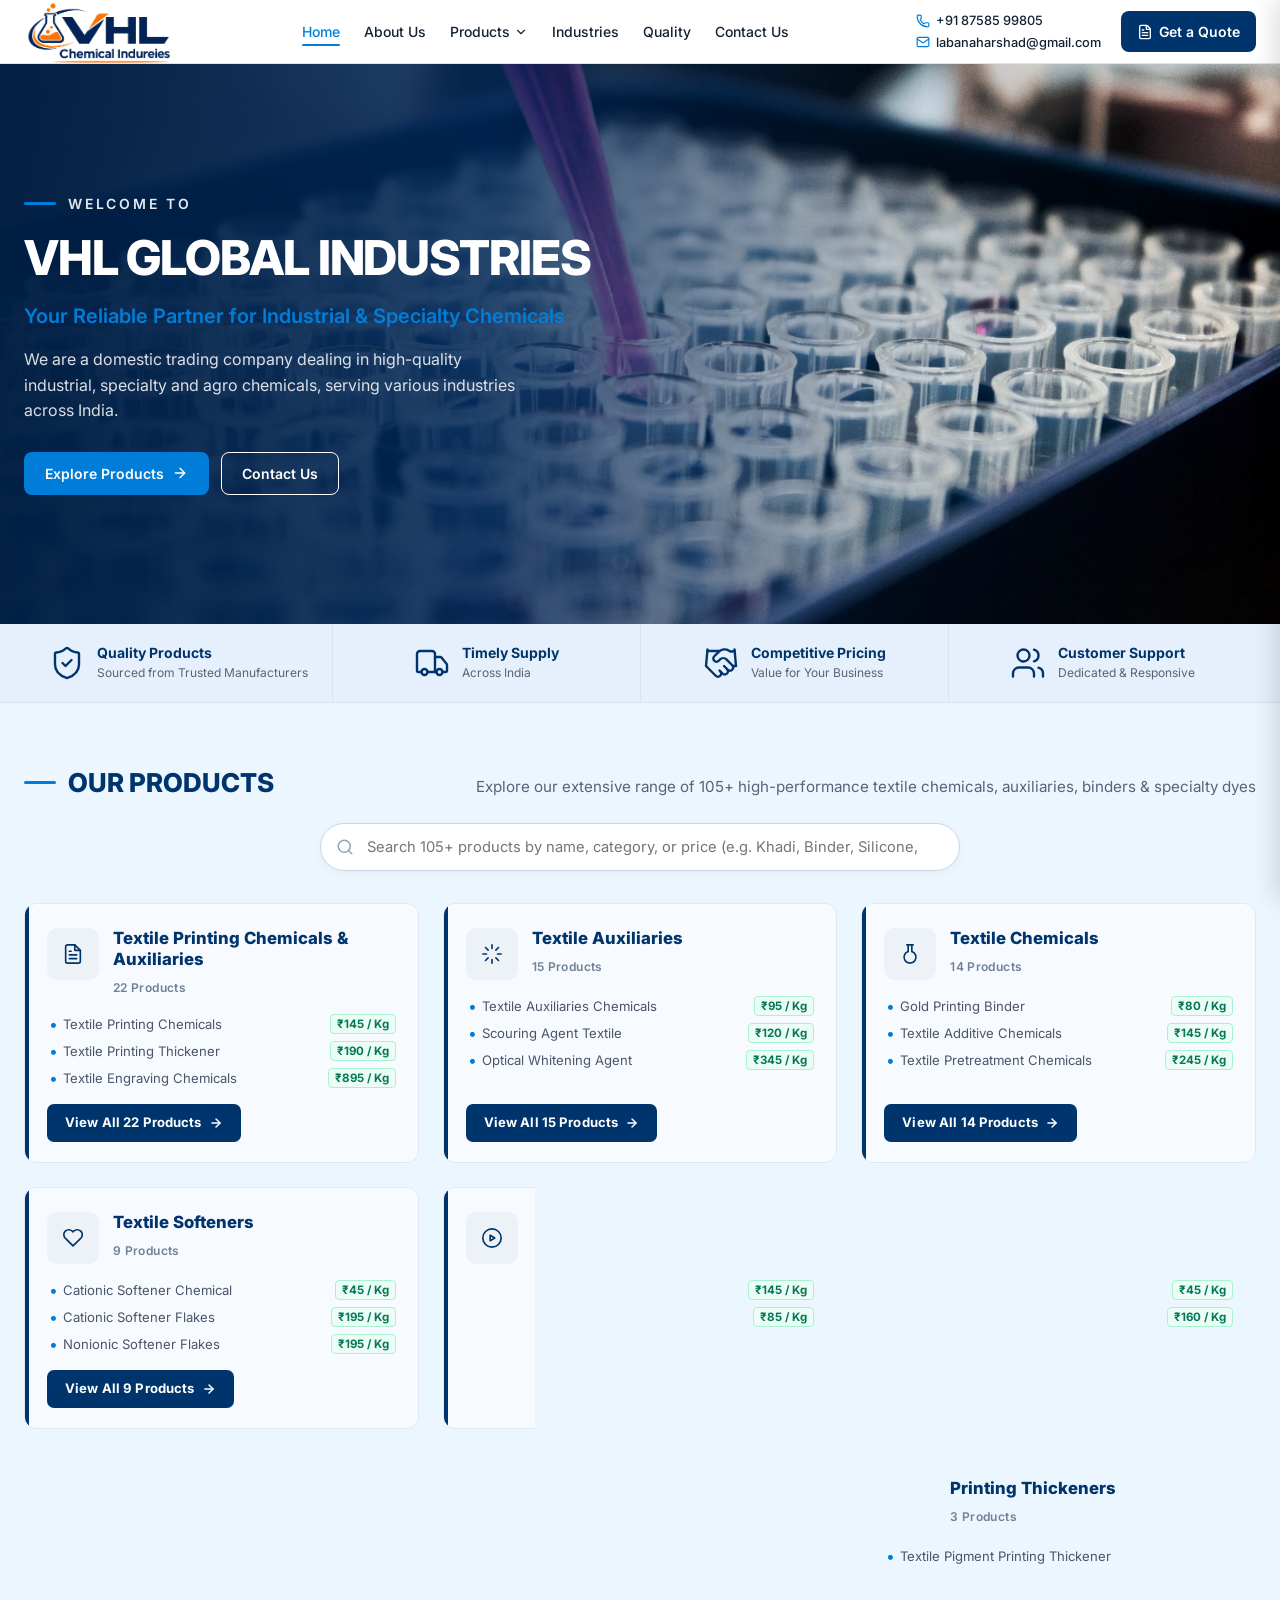
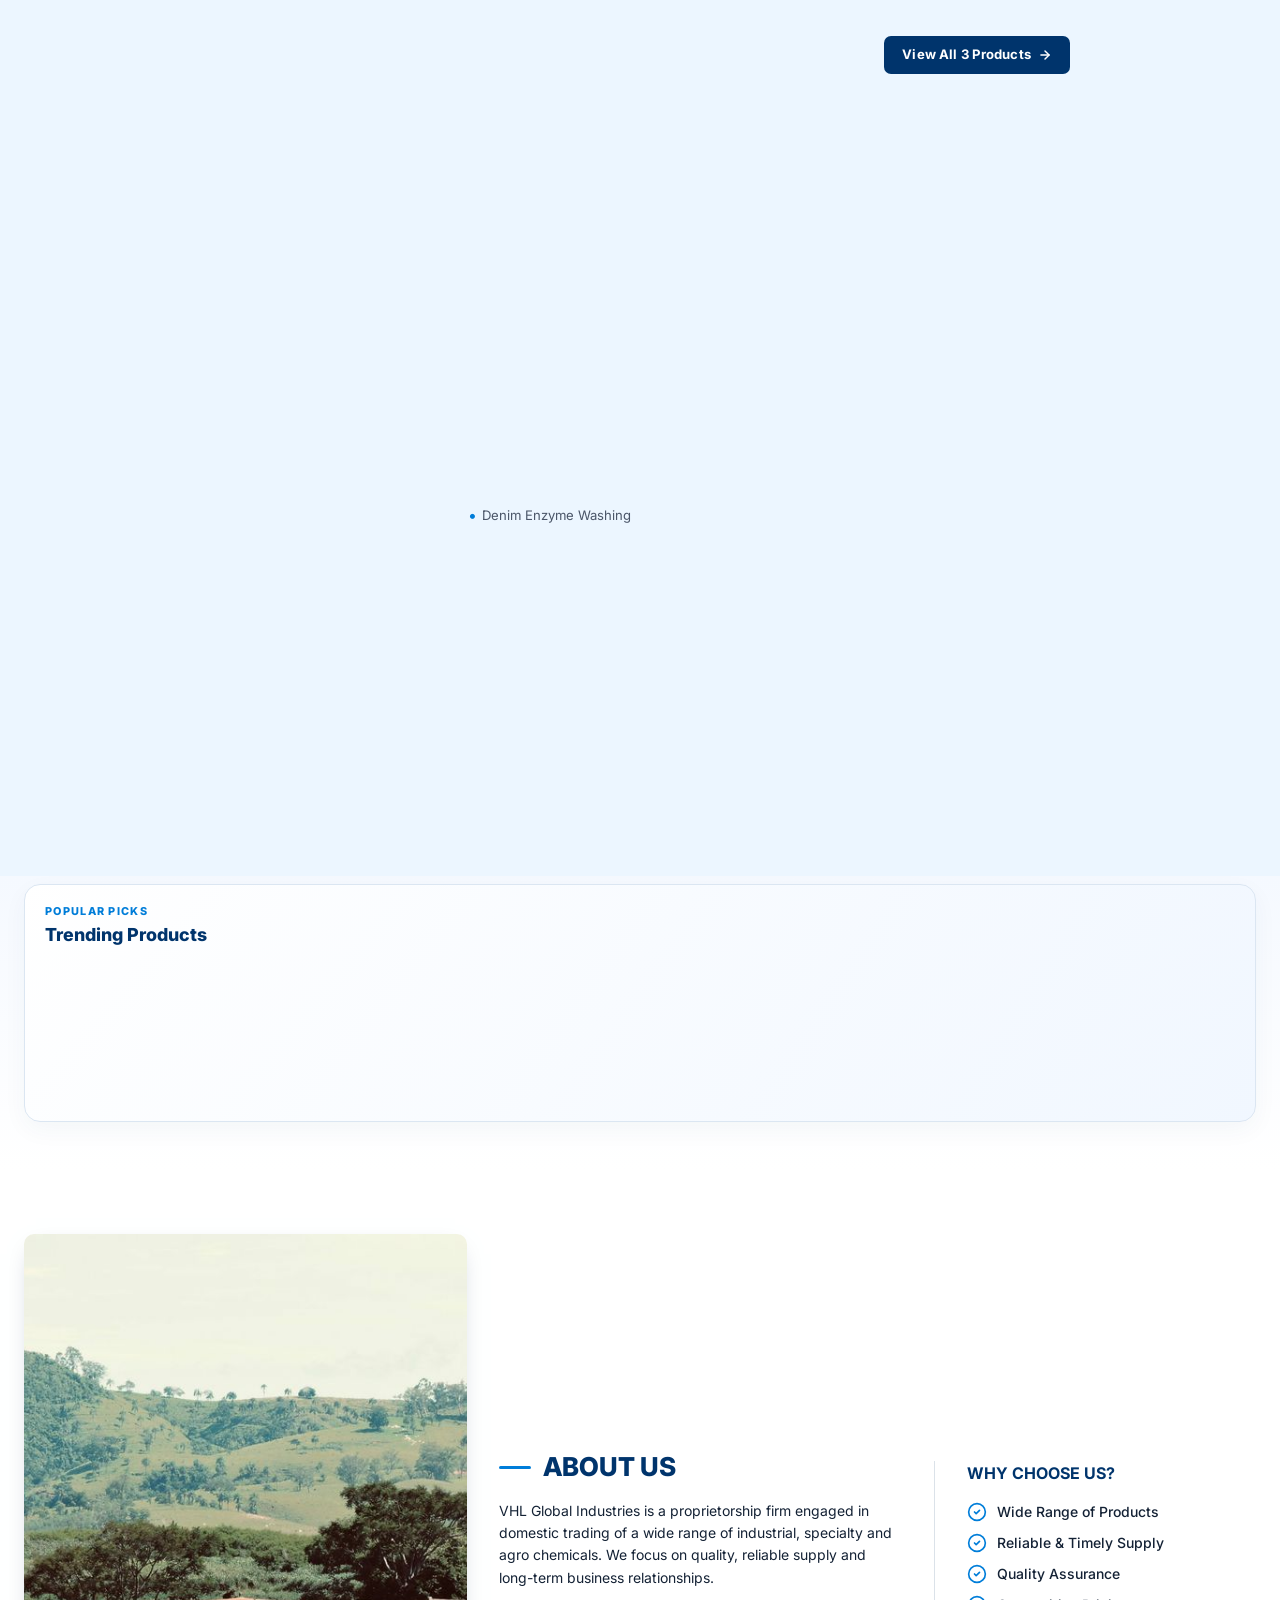
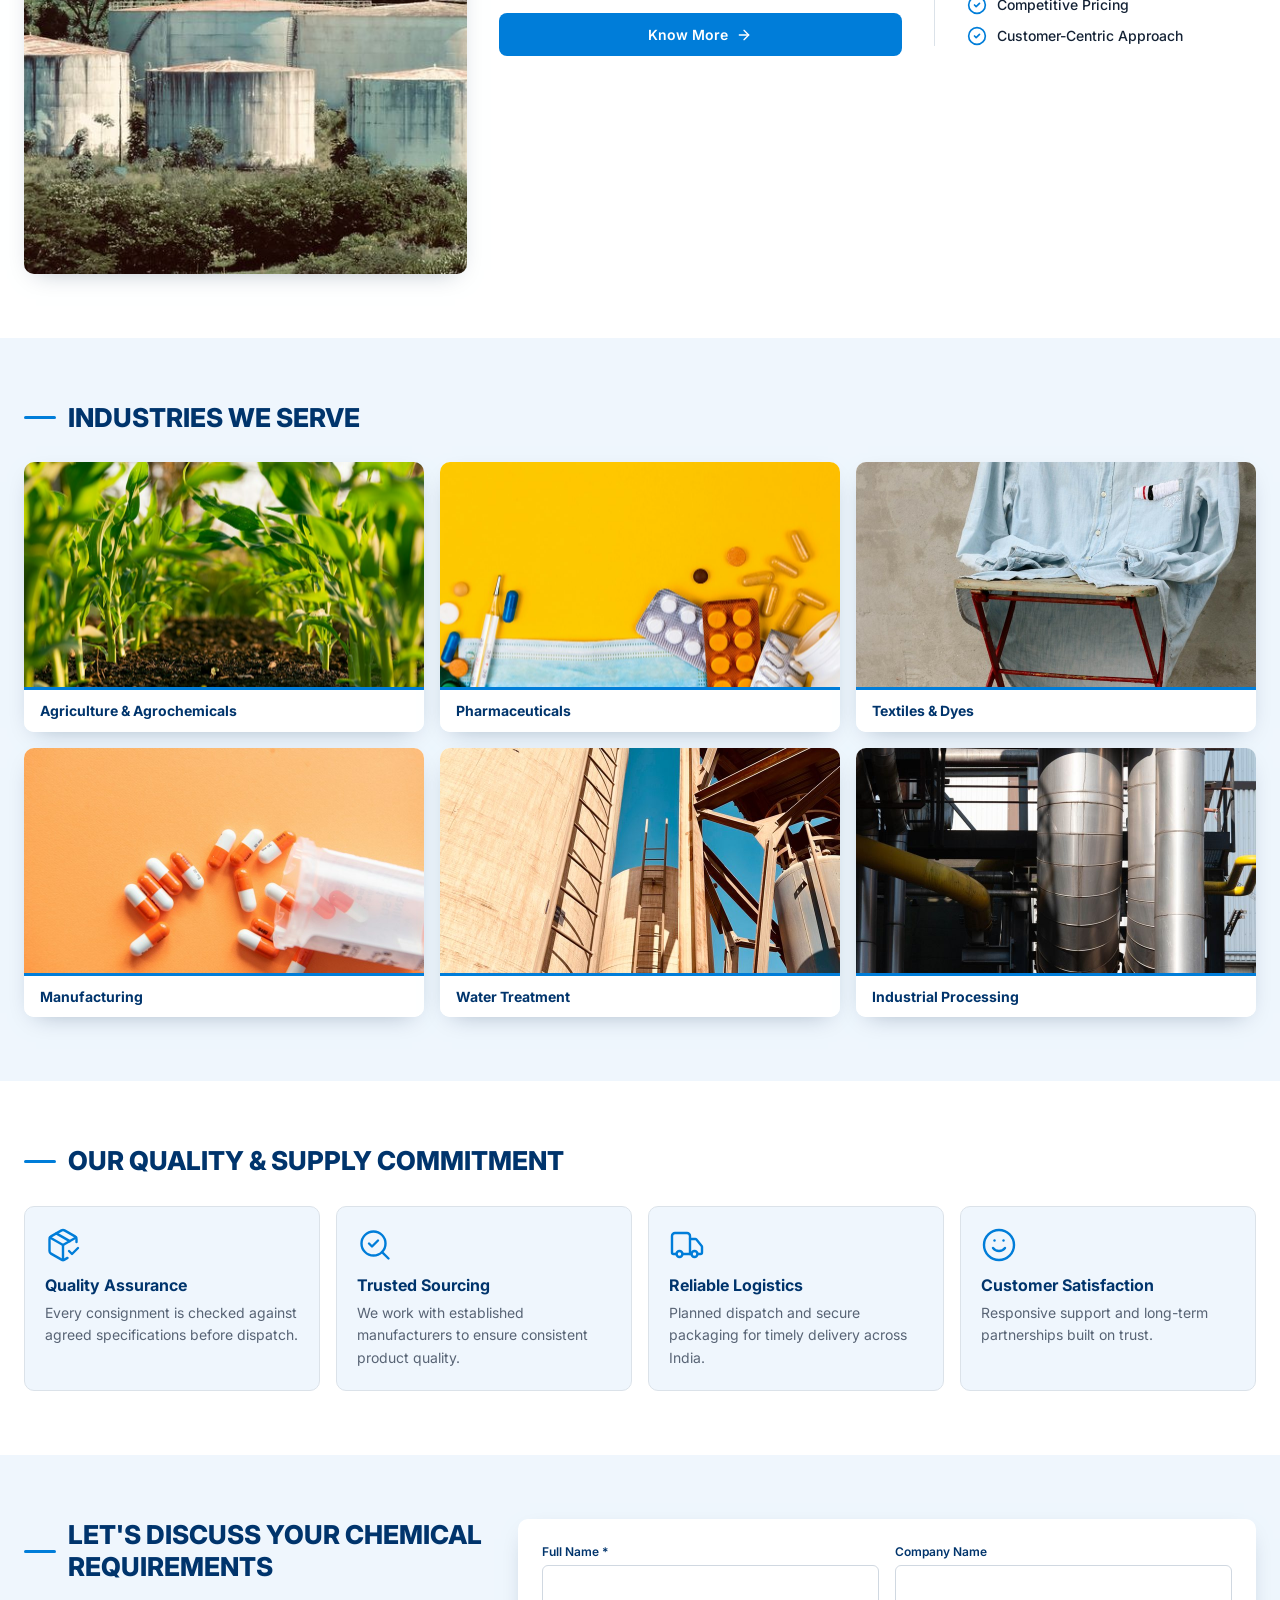
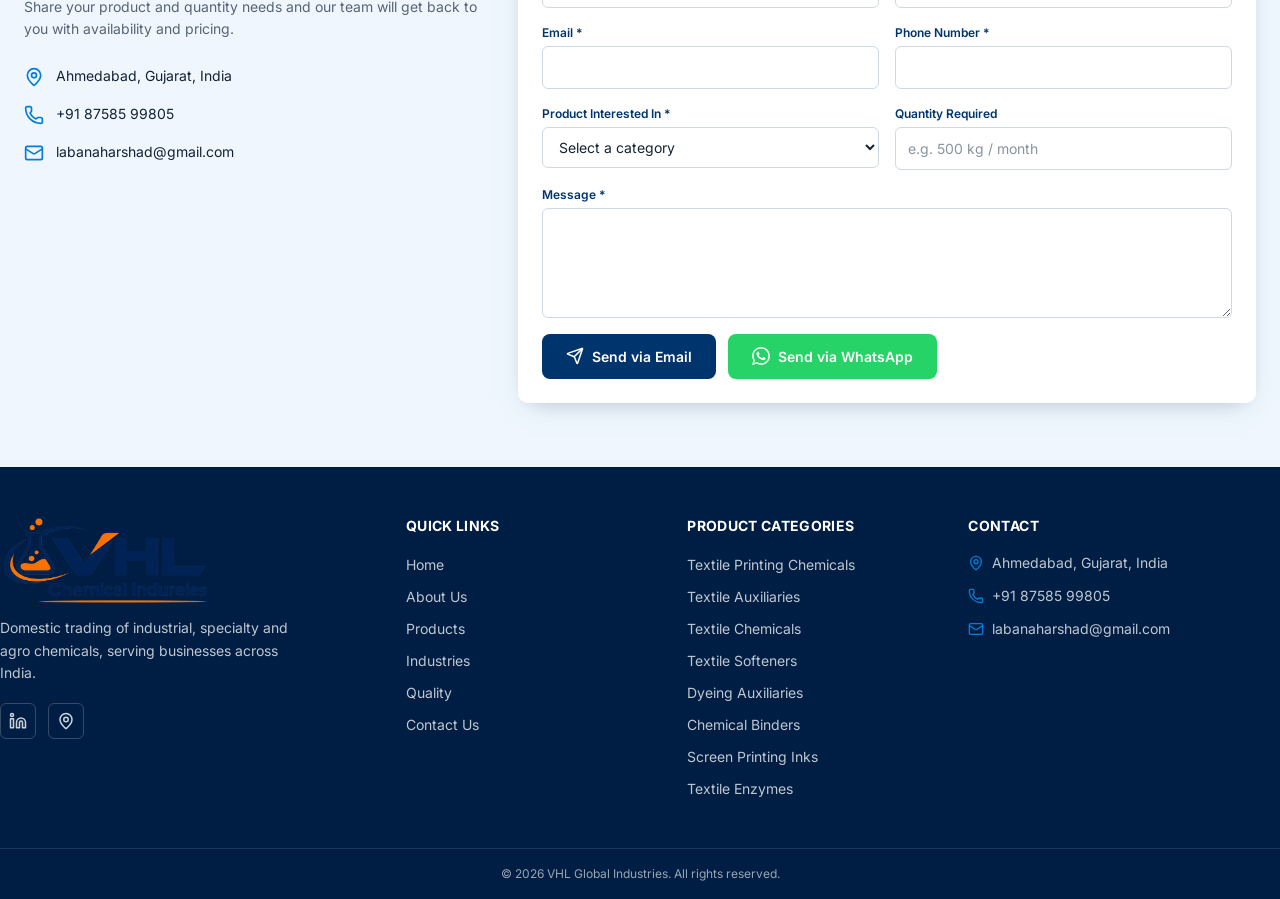
==== commit da3ee578: "Logo Adddded" ====
--- a/index.html
+++ b/index.html
@@ -25,17 +25,8 @@
   <header class="site-header" id="site-header">
     <div class="container header-inner">
       <!-- Logo -->
-      <a href="#home" class="logo-link" aria-label="VHL Global Industries home">
-        <svg viewBox="0 0 40 40" class="logo-icon" aria-hidden="true">
-          <circle cx="20" cy="20" r="18" fill="var(--navy)"></circle>
-          <path d="M4 20a16 16 0 0 0 32 0c-6 4-14 5-22 1-4-2-7-2-10-1Z" fill="var(--brand-green)"></path>
-          <ellipse cx="20" cy="20" rx="7" ry="18" fill="none" stroke-width="1.5" stroke="rgba(255,255,255,0.7)"></ellipse>
-          <path d="M2 20h36M6 11h28" stroke-width="1.5" stroke="rgba(255,255,255,0.7)" fill="none"></path>
-        </svg>
-        <span class="logo-text">
-          <span class="logo-title">VHL</span>
-          <span class="logo-subtitle">GLOBAL INDUSTRIES</span>
-        </span>
+      <a href="#home" class="logo-link" aria-label="VHL Chemical Industries home">
+        <img src="images/vhl-chemical-industries-logo.png" class="logo-image" alt="VHL Chemical Industries" width="1385" height="585" />
       </a>
 
       <!-- Desktop Navigation -->
@@ -103,17 +94,8 @@
   <div class="mobile-menu-overlay" aria-hidden="true"></div>
   <div class="mobile-menu" role="dialog" aria-label="Mobile navigation">
     <div class="mobile-menu-header">
-      <a href="#home" class="logo-link" aria-label="VHL Global Industries home">
-        <svg viewBox="0 0 40 40" class="logo-icon" aria-hidden="true">
-          <circle cx="20" cy="20" r="18" fill="var(--navy)"></circle>
-          <path d="M4 20a16 16 0 0 0 32 0c-6 4-14 5-22 1-4-2-7-2-10-1Z" fill="var(--brand-green)"></path>
-          <ellipse cx="20" cy="20" rx="7" ry="18" fill="none" stroke-width="1.5" stroke="rgba(255,255,255,0.7)"></ellipse>
-          <path d="M2 20h36M6 11h28" stroke-width="1.5" stroke="rgba(255,255,255,0.7)" fill="none"></path>
-        </svg>
-        <span class="logo-text">
-          <span class="logo-title">VHL</span>
-          <span class="logo-subtitle">GLOBAL INDUSTRIES</span>
-        </span>
+      <a href="#home" class="logo-link" aria-label="VHL Chemical Industries home">
+        <img src="images/vhl-chemical-industries-logo.png" class="logo-image" alt="VHL Chemical Industries" width="1385" height="585" />
       </a>
       <button class="mobile-menu-close" aria-label="Close menu">
         <svg xmlns="http://www.w3.org/2000/svg" width="24" height="24" viewBox="0 0 24 24" fill="none" stroke="currentColor" stroke-width="2" stroke-linecap="round" stroke-linejoin="round" aria-hidden="true"><path d="M18 6 6 18"></path><path d="m6 6 12 12"></path></svg>
@@ -512,17 +494,8 @@
     <div class="container footer-grid">
       <!-- Brand -->
       <div class="footer-brand">
-        <a href="#home" class="logo-link" aria-label="VHL Global Industries home">
-          <svg viewBox="0 0 40 40" class="logo-icon" aria-hidden="true">
-            <circle cx="20" cy="20" r="18" fill="var(--navy)"></circle>
-            <path d="M4 20a16 16 0 0 0 32 0c-6 4-14 5-22 1-4-2-7-2-10-1Z" fill="var(--brand-green)"></path>
-            <ellipse cx="20" cy="20" rx="7" ry="18" fill="none" stroke-width="1.5" stroke="rgba(255,255,255,0.7)"></ellipse>
-            <path d="M2 20h36M6 11h28" stroke-width="1.5" stroke="rgba(255,255,255,0.7)" fill="none"></path>
-          </svg>
-          <span class="logo-text">
-            <span class="logo-title footer-logo-title">VHL</span>
-            <span class="logo-subtitle footer-logo-subtitle">GLOBAL INDUSTRIES</span>
-          </span>
+        <a href="#home" class="logo-link" aria-label="VHL Chemical Industries home">
+          <img src="images/vhl-chemical-industries-logo.png" class="logo-image" alt="VHL Chemical Industries" width="1385" height="585" />
         </a>
         <p class="footer-desc">Domestic trading of industrial, specialty and agro chemicals, serving businesses across India.</p>
         <div class="social-links">
--- a/css/styles.css
+++ b/css/styles.css
@@ -528,11 +528,22 @@
 .logo-link {
   display: flex;
   align-items: center;
-  gap: 10px;
+  gap: 0;
   text-decoration: none;
   user-select: none;
   flex-shrink: 0;
 }
+
+.logo-image {
+  display: block;
+  width: 150px;
+  height: auto;
+  max-height: 62px;
+  object-fit: contain;
+  flex-shrink: 0;
+  transition: max-height 0.25s ease;
+}
+.site-header.scrolled .logo-image { max-height: 54px; }
 
 .logo-icon {
   width: 32px;
@@ -2140,6 +2151,11 @@
   flex-direction: column;
 }
 
+.footer-brand .logo-image {
+  width: 210px;
+  max-height: 90px;
+}
+
 .footer-brand .logo-title,
 .footer-logo-title {
   color: #ffffff;
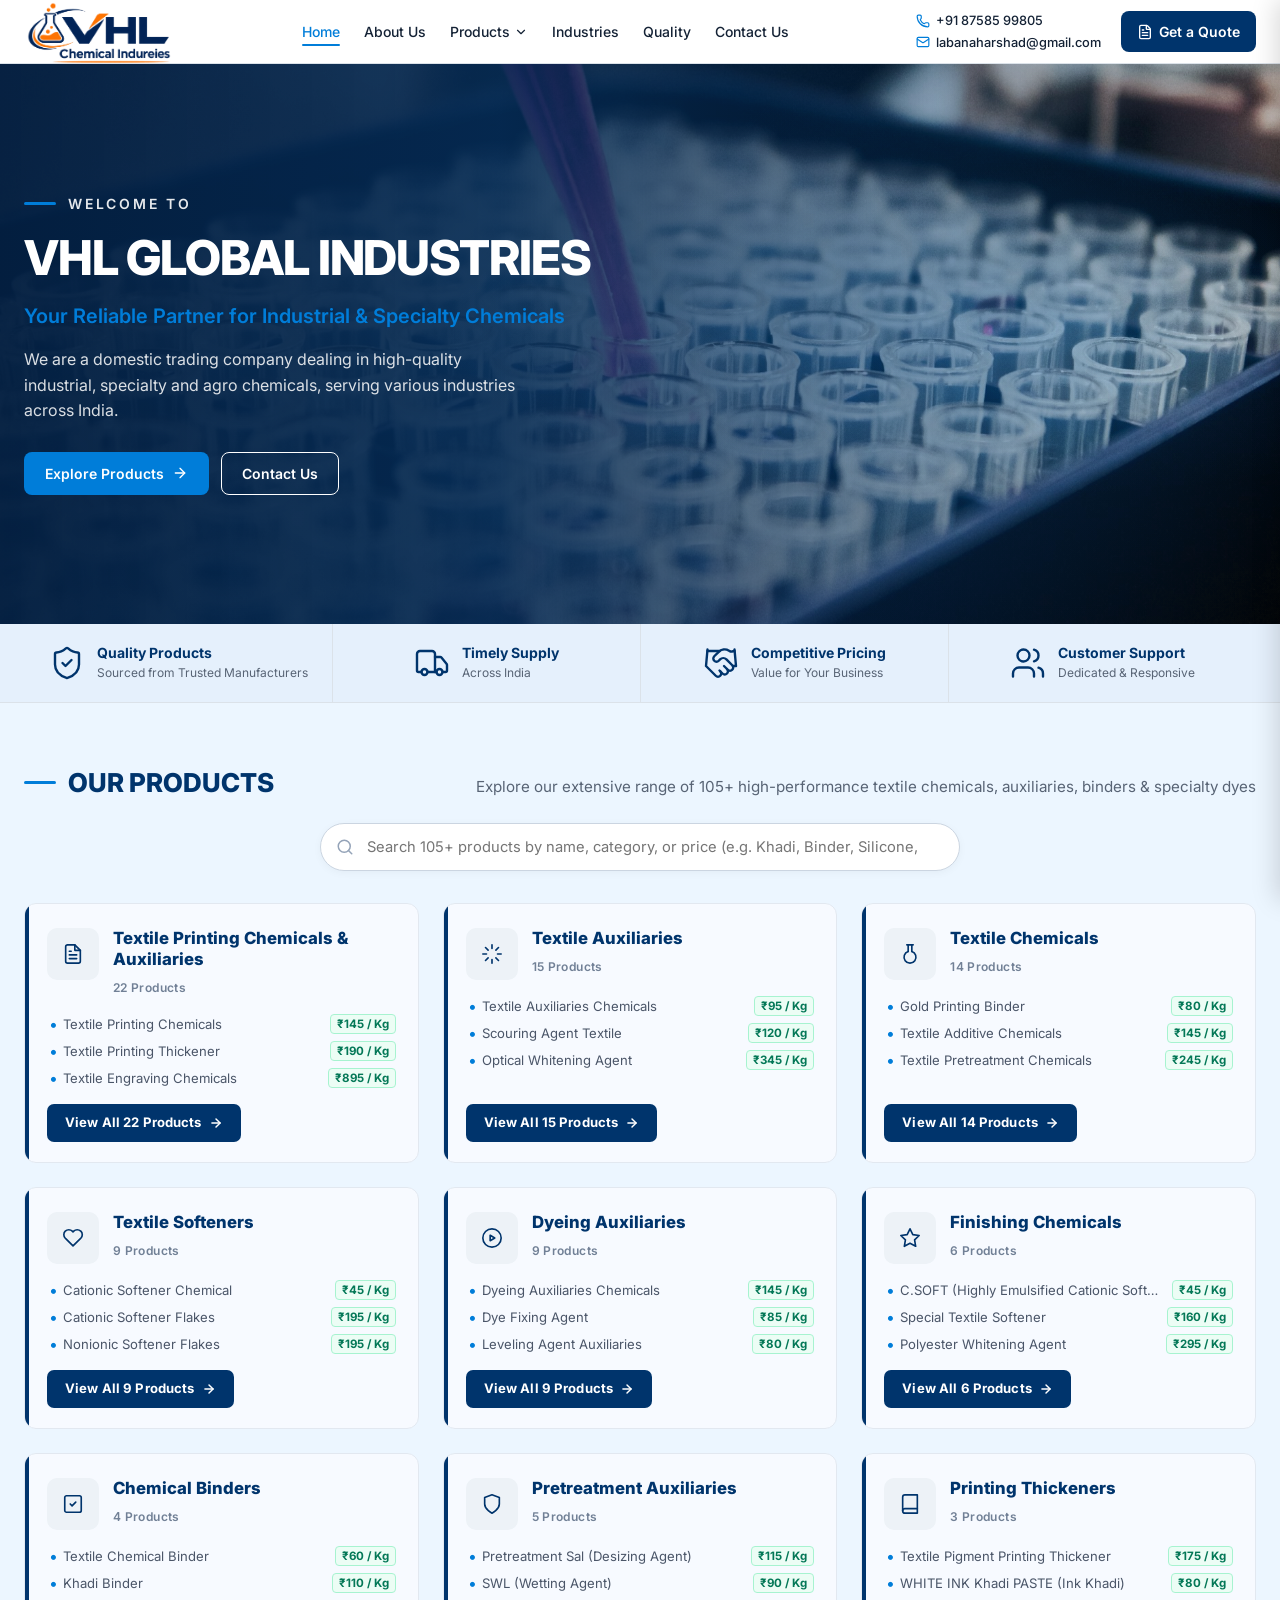
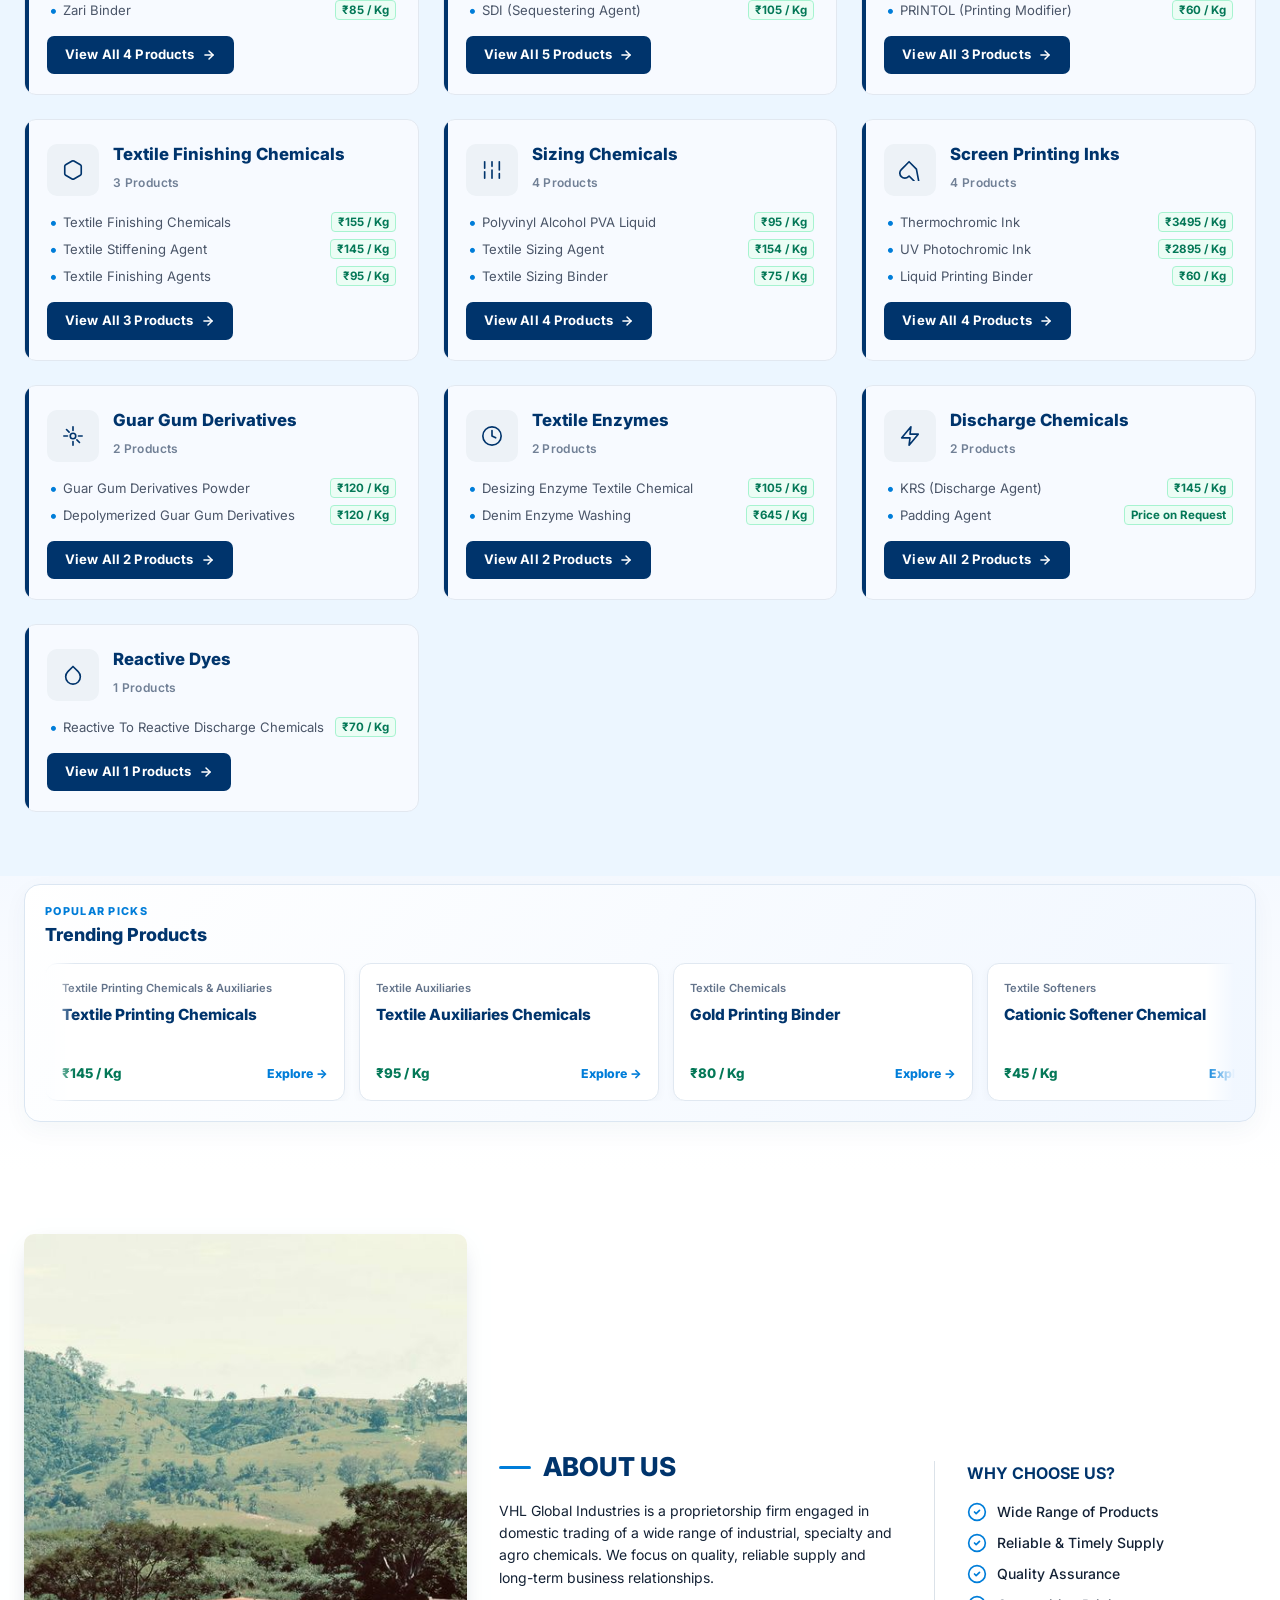
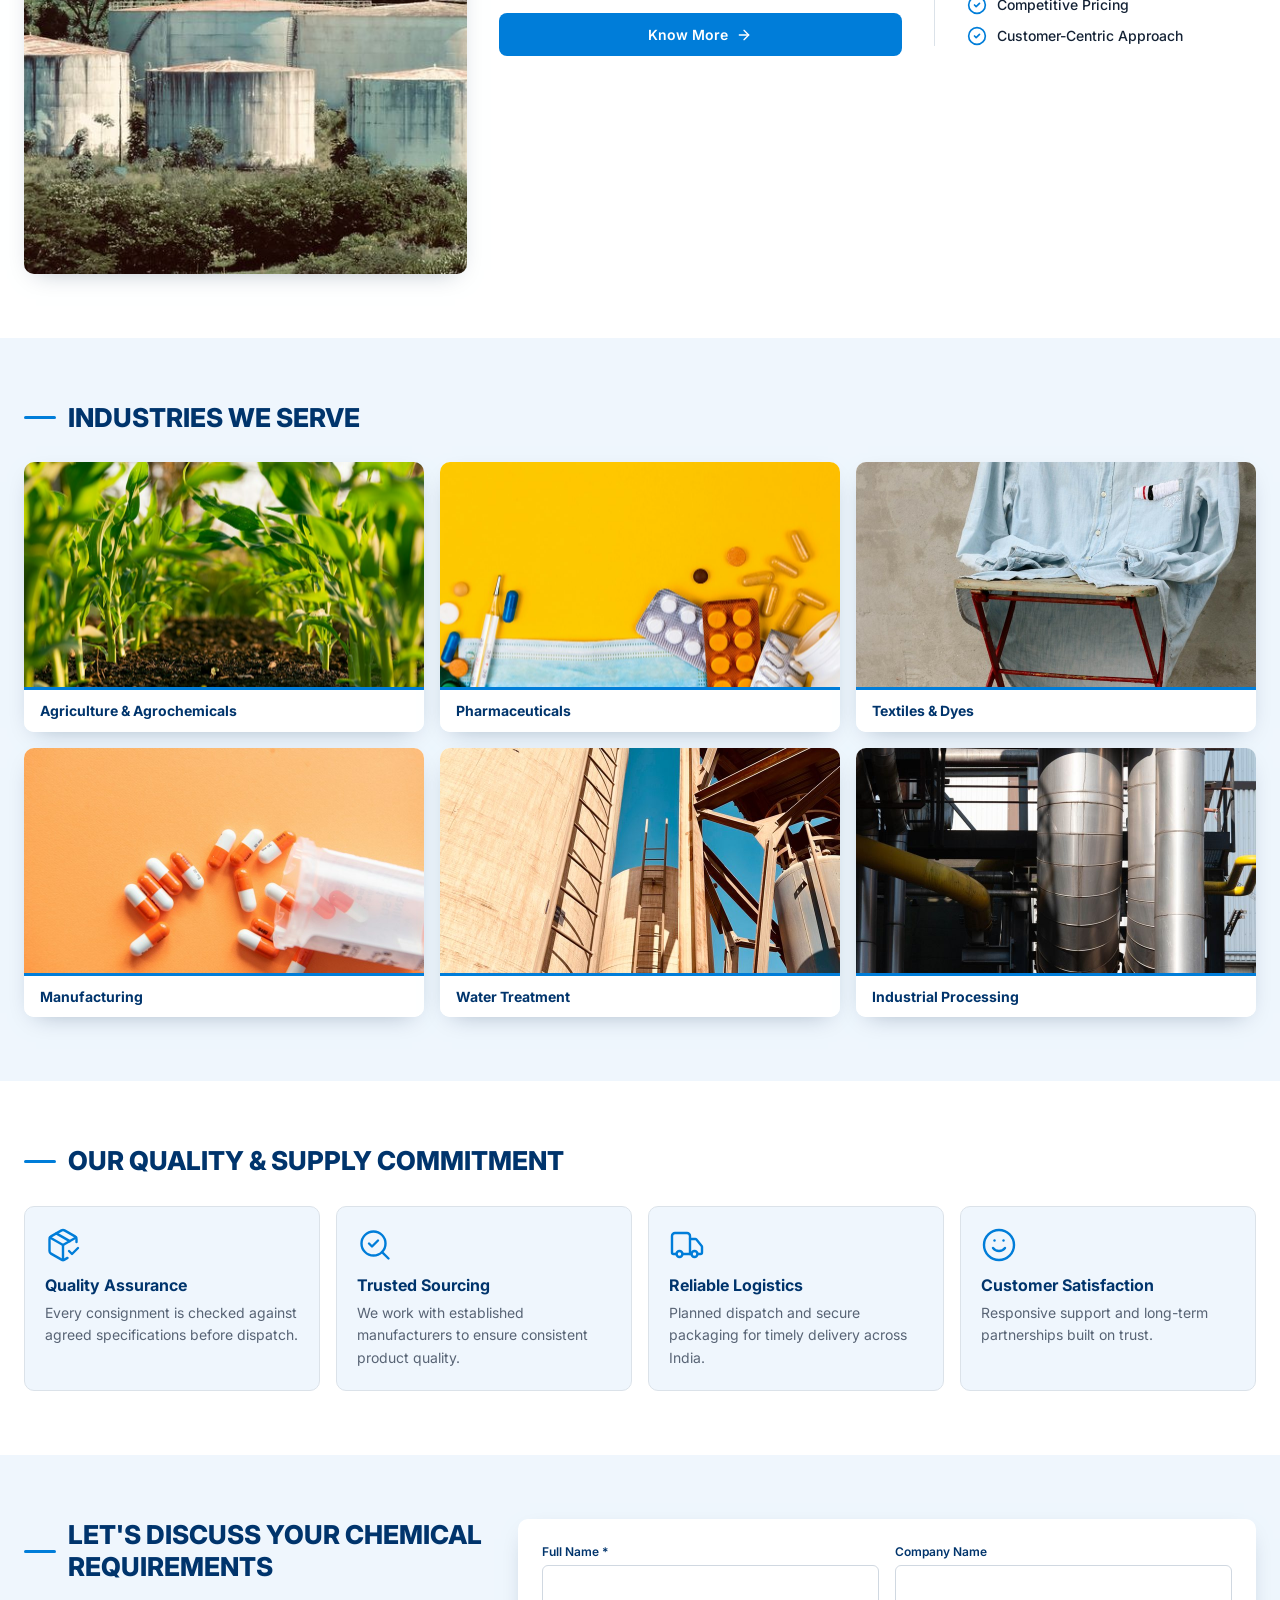
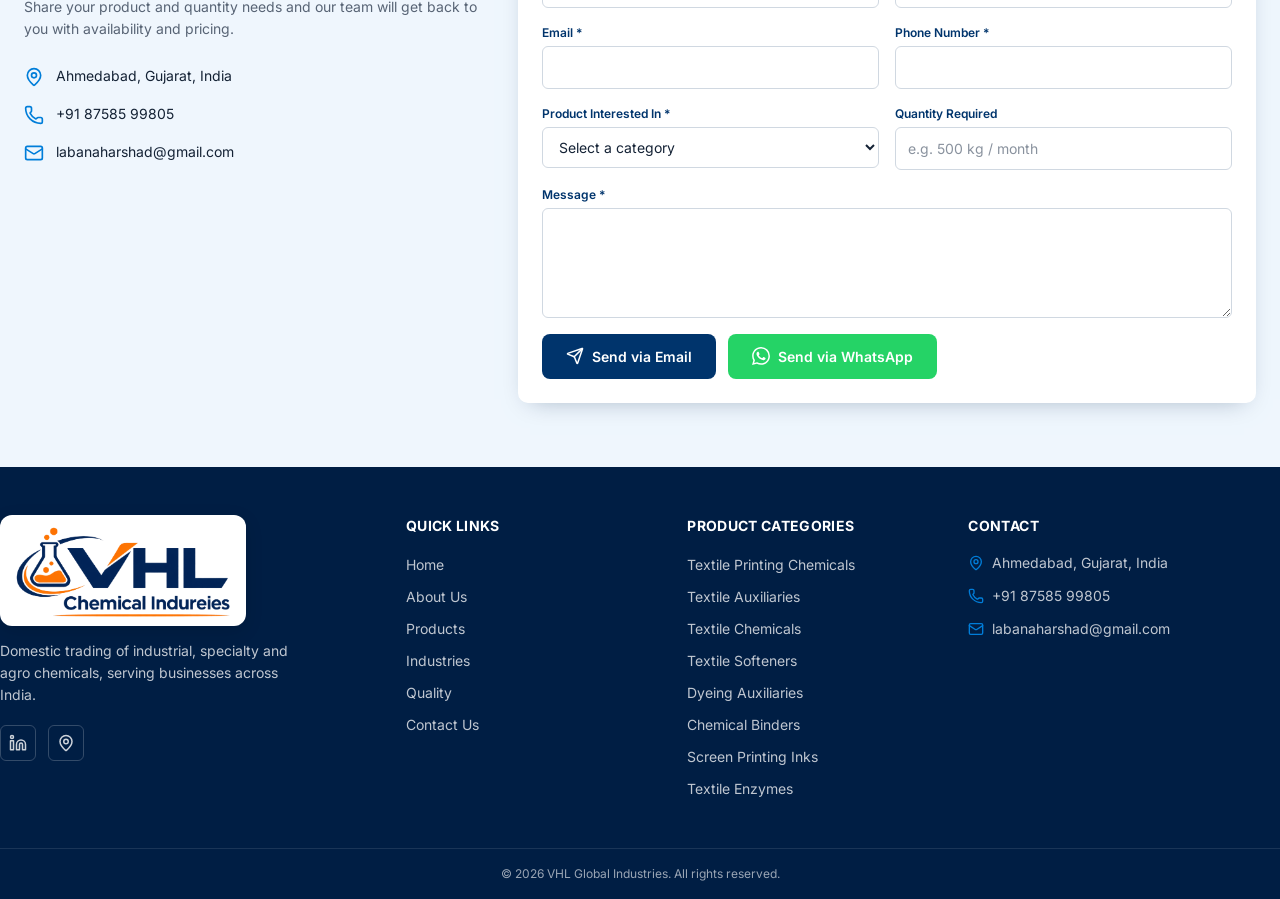
==== commit 6b320789: "product image Added" ====
--- a/index.html
+++ b/index.html
@@ -132,14 +132,14 @@
       <div class="hero-overlay" aria-hidden="true"></div>
       <div class="container hero-content">
         <div class="hero-text">
-          <p class="hero-label">
+          <p class="hero-label animate-fade-up">
             <span class="accent-bar" aria-hidden="true"></span>
             WELCOME TO
           </p>
-          <h1 class="hero-title">VHL GLOBAL INDUSTRIES</h1>
-          <p class="hero-subtitle">Your Reliable Partner for Industrial &amp; Specialty Chemicals</p>
-          <p class="hero-desc">We are a domestic trading company dealing in high-quality industrial, specialty and agro chemicals, serving various industries across India.</p>
-          <div class="hero-actions">
+          <h1 class="hero-title animate-fade-up delay-100">VHL GLOBAL INDUSTRIES</h1>
+          <p class="hero-subtitle animate-fade-up delay-200">Your Reliable Partner for Industrial &amp; Specialty Chemicals</p>
+          <p class="hero-desc animate-fade-up delay-300">We are a domestic trading company dealing in high-quality industrial, specialty and agro chemicals, serving various industries across India.</p>
+          <div class="hero-actions animate-fade-up delay-400">
             <a href="#products" class="btn-primary">
               Explore Products
               <svg xmlns="http://www.w3.org/2000/svg" width="16" height="16" viewBox="0 0 24 24" fill="none" stroke="currentColor" stroke-width="2" stroke-linecap="round" stroke-linejoin="round" aria-hidden="true"><path d="M5 12h14"></path><path d="m12 5 7 7-7 7"></path></svg>
--- a/css/styles.css
+++ b/css/styles.css
@@ -1042,18 +1042,44 @@
   object-fit: cover;
   object-position: right;
   z-index: 1;
+  transform: scale(1.02);
+  transform-origin: center center;
+  animation: heroBackdropDrift 22s ease-in-out infinite alternate;
+  will-change: transform;
+}
+
+@keyframes heroBackdropDrift {
+  from { transform: scale(1.02) translateX(0); }
+  to { transform: scale(1.08) translateX(-0.6%); }
 }
 
 .hero-overlay {
   position: absolute;
   inset: 0;
-  background: var(--gradient-hero);
+  background:
+    radial-gradient(ellipse at 78% 48%, rgba(17, 113, 193, 0.12), transparent 40%),
+    linear-gradient(90deg, rgba(3, 31, 65, 0.97) 0%, rgba(5, 43, 84, 0.92) 39%, rgba(5, 43, 84, 0.48) 72%, rgba(3, 22, 45, 0.16) 100%);
   z-index: 2;
+}
+
+.hero-overlay::after {
+  content: "";
+  position: absolute;
+  inset: -24% -8% -24% 42%;
+  background: radial-gradient(ellipse at 62% 50%, rgba(28, 140, 224, 0.2), transparent 58%);
+  opacity: 0.65;
+  animation: heroLightDrift 14s ease-in-out infinite alternate;
+  pointer-events: none;
+}
+
+@keyframes heroLightDrift {
+  from { transform: translate3d(-2%, 0, 0) scale(0.96); opacity: 0.4; }
+  to { transform: translate3d(2%, 1%, 0) scale(1.04); opacity: 0.8; }
 }
 
 @media (max-width: 767px) {
   .hero-overlay {
-    background: linear-gradient(180deg, oklch(24% 0.08 255 / 0.92) 0%, oklch(28% 0.1 255 / 0.8) 50%, oklch(30% 0.1 255 / 0.6) 100%);
+    background: linear-gradient(180deg, rgba(3, 31, 65, 0.9), rgba(5, 43, 84, 0.84) 58%, rgba(3, 22, 45, 0.74));
   }
 }
 
@@ -2152,8 +2178,18 @@
 }
 
 .footer-brand .logo-image {
-  width: 210px;
-  max-height: 90px;
+  width: 220px;
+  max-height: 94px;
+}
+
+.footer-brand .logo-link {
+  align-self: flex-start;
+  width: fit-content;
+  padding: 8px 12px;
+  background: #ffffff;
+  border: 1px solid rgba(255,255,255,0.82);
+  border-radius: 12px;
+  box-shadow: 0 5px 18px rgba(0,0,0,0.12);
 }
 
 .footer-brand .logo-title,
@@ -2363,6 +2399,21 @@
   .reveal {
     opacity: 1 !important;
   }
+
+  .hero-bg {
+    animation: none !important;
+    transform: none !important;
+    will-change: auto;
+  }
+  .hero-text .animate-fade-up {
+    animation: none !important;
+    opacity: 1 !important;
+    transform: none !important;
+  }
+  .hero-text .delay-100,
+  .hero-text .delay-200,
+  .hero-text .delay-300,
+  .hero-text .delay-400 { animation-delay: 0ms !important; }
 }
 
 /* --------------------------------------------------------------------------
@@ -2794,6 +2845,70 @@
   transition-delay: var(--catalog-reveal-delay, 0ms);
 }
 .prod-item-card.catalog-reveal.is-visible { opacity: 1; transform: translateY(0); }
+.prod-item-visual {
+  min-height: 150px;
+  position: relative;
+  display: flex;
+  align-items: center;
+  justify-content: center;
+  overflow: hidden;
+  margin: -4px -4px 2px;
+  border: 1px solid rgba(148,163,184,0.16);
+  border-radius: 10px;
+  background: linear-gradient(145deg, var(--product-accent, #eff6ff), #ffffff 82%);
+}
+.prod-item-visual::before,
+.prod-item-visual::after {
+  content: '';
+  position: absolute;
+  border-radius: 50%;
+  pointer-events: none;
+}
+.prod-item-visual::before {
+  width: 130px;
+  height: 130px;
+  top: -70px;
+  right: -35px;
+  background: rgba(255,255,255,0.62);
+}
+.prod-item-visual::after {
+  width: 90px;
+  height: 90px;
+  bottom: -62px;
+  left: -22px;
+  background: var(--product-accent, #dbeafe);
+  opacity: 0.52;
+}
+.prod-item-visual svg {
+  z-index: 1;
+  width: 112px;
+  height: 130px;
+  overflow: visible;
+  filter: drop-shadow(0 8px 7px rgba(15,23,42,0.14));
+  transition: transform 0.24s ease;
+}
+.prod-item-card:hover .prod-item-visual svg { transform: translateY(-3px) rotate(-1deg); }
+.prod-visual-kicker,
+.prod-visual-pack {
+  position: absolute;
+  z-index: 2;
+  top: 10px;
+  max-width: calc(50% - 14px);
+  overflow: hidden;
+  text-overflow: ellipsis;
+  white-space: nowrap;
+  border: 1px solid rgba(148,163,184,0.18);
+  border-radius: 999px;
+  background: rgba(255,255,255,0.76);
+  backdrop-filter: blur(8px);
+  color: #475569;
+  font-size: 0.58rem;
+  font-weight: 800;
+  letter-spacing: 0.045em;
+  padding: 4px 8px;
+}
+.prod-visual-kicker { left: 10px; }
+.prod-visual-pack { right: 10px; max-width: 46%; letter-spacing: 0; }
 .prod-item-card:hover {
   background: #fff;
   border-color: #bfdbfe;
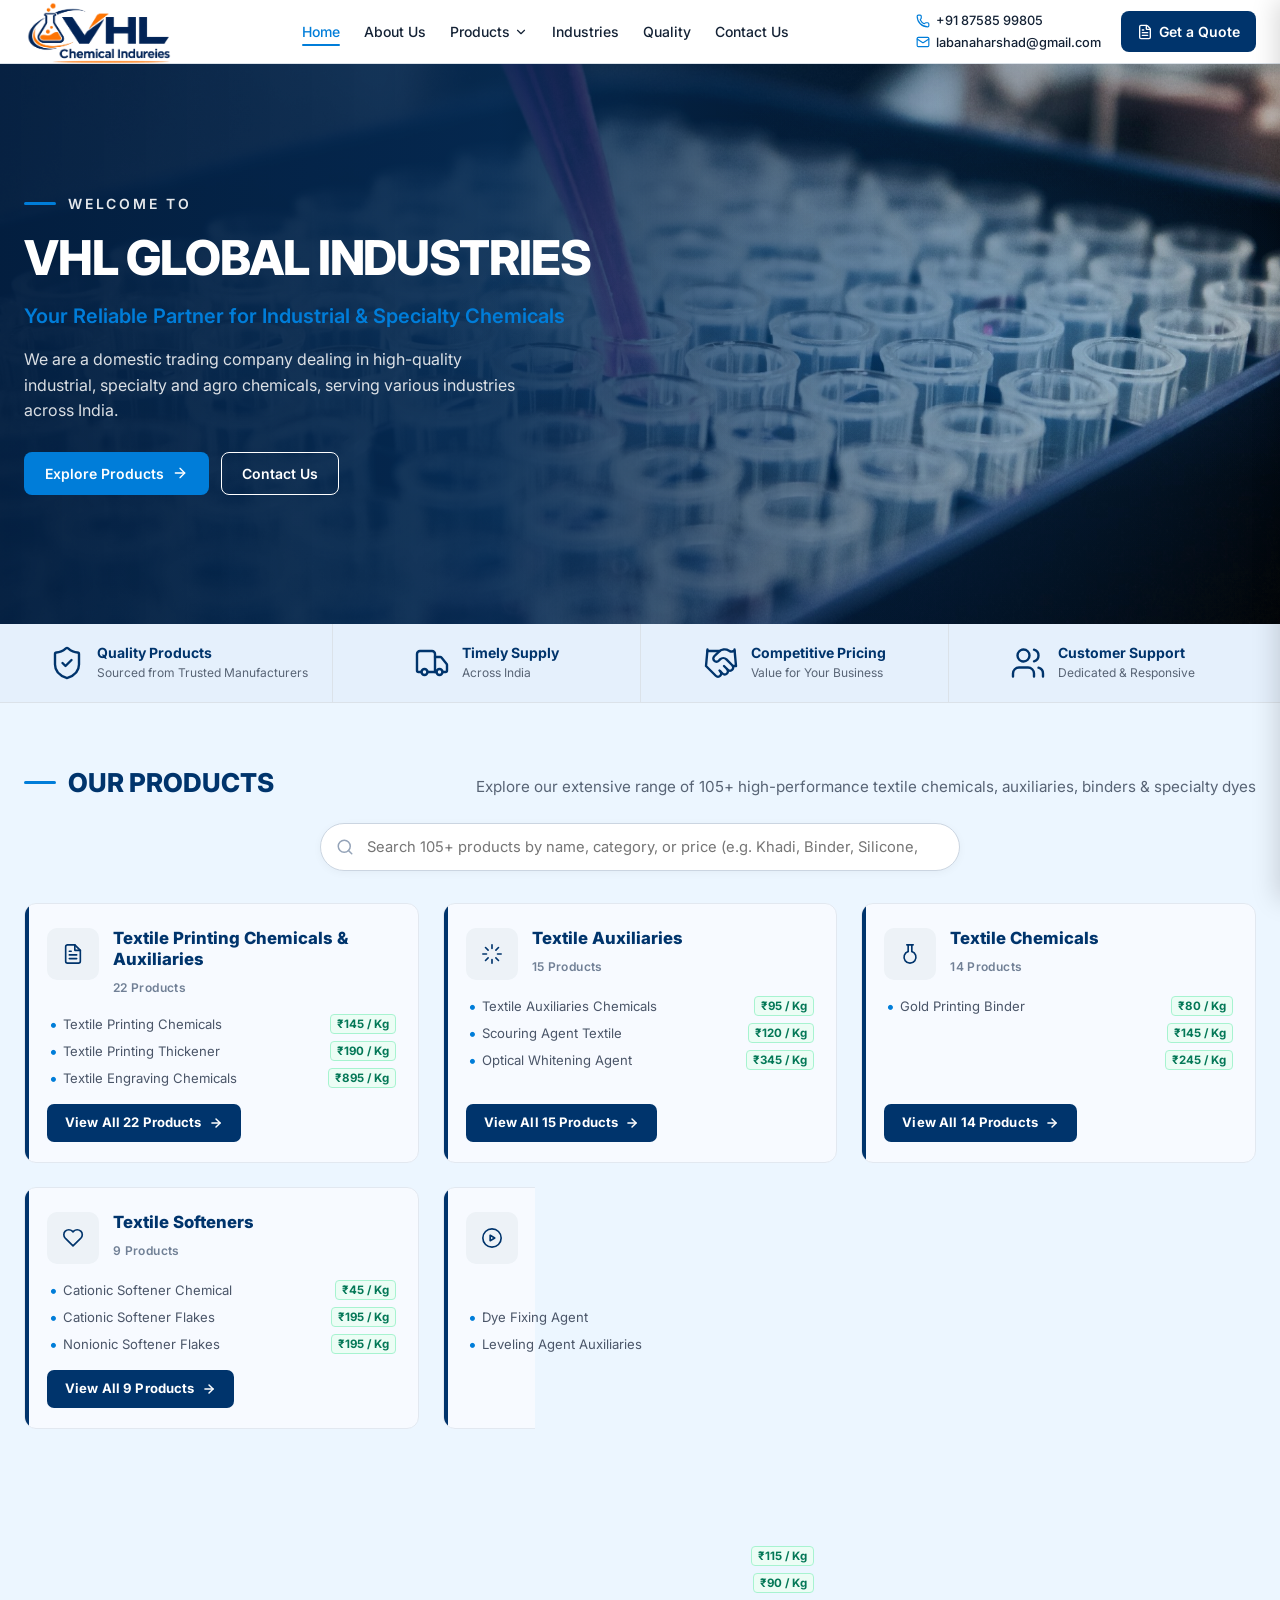
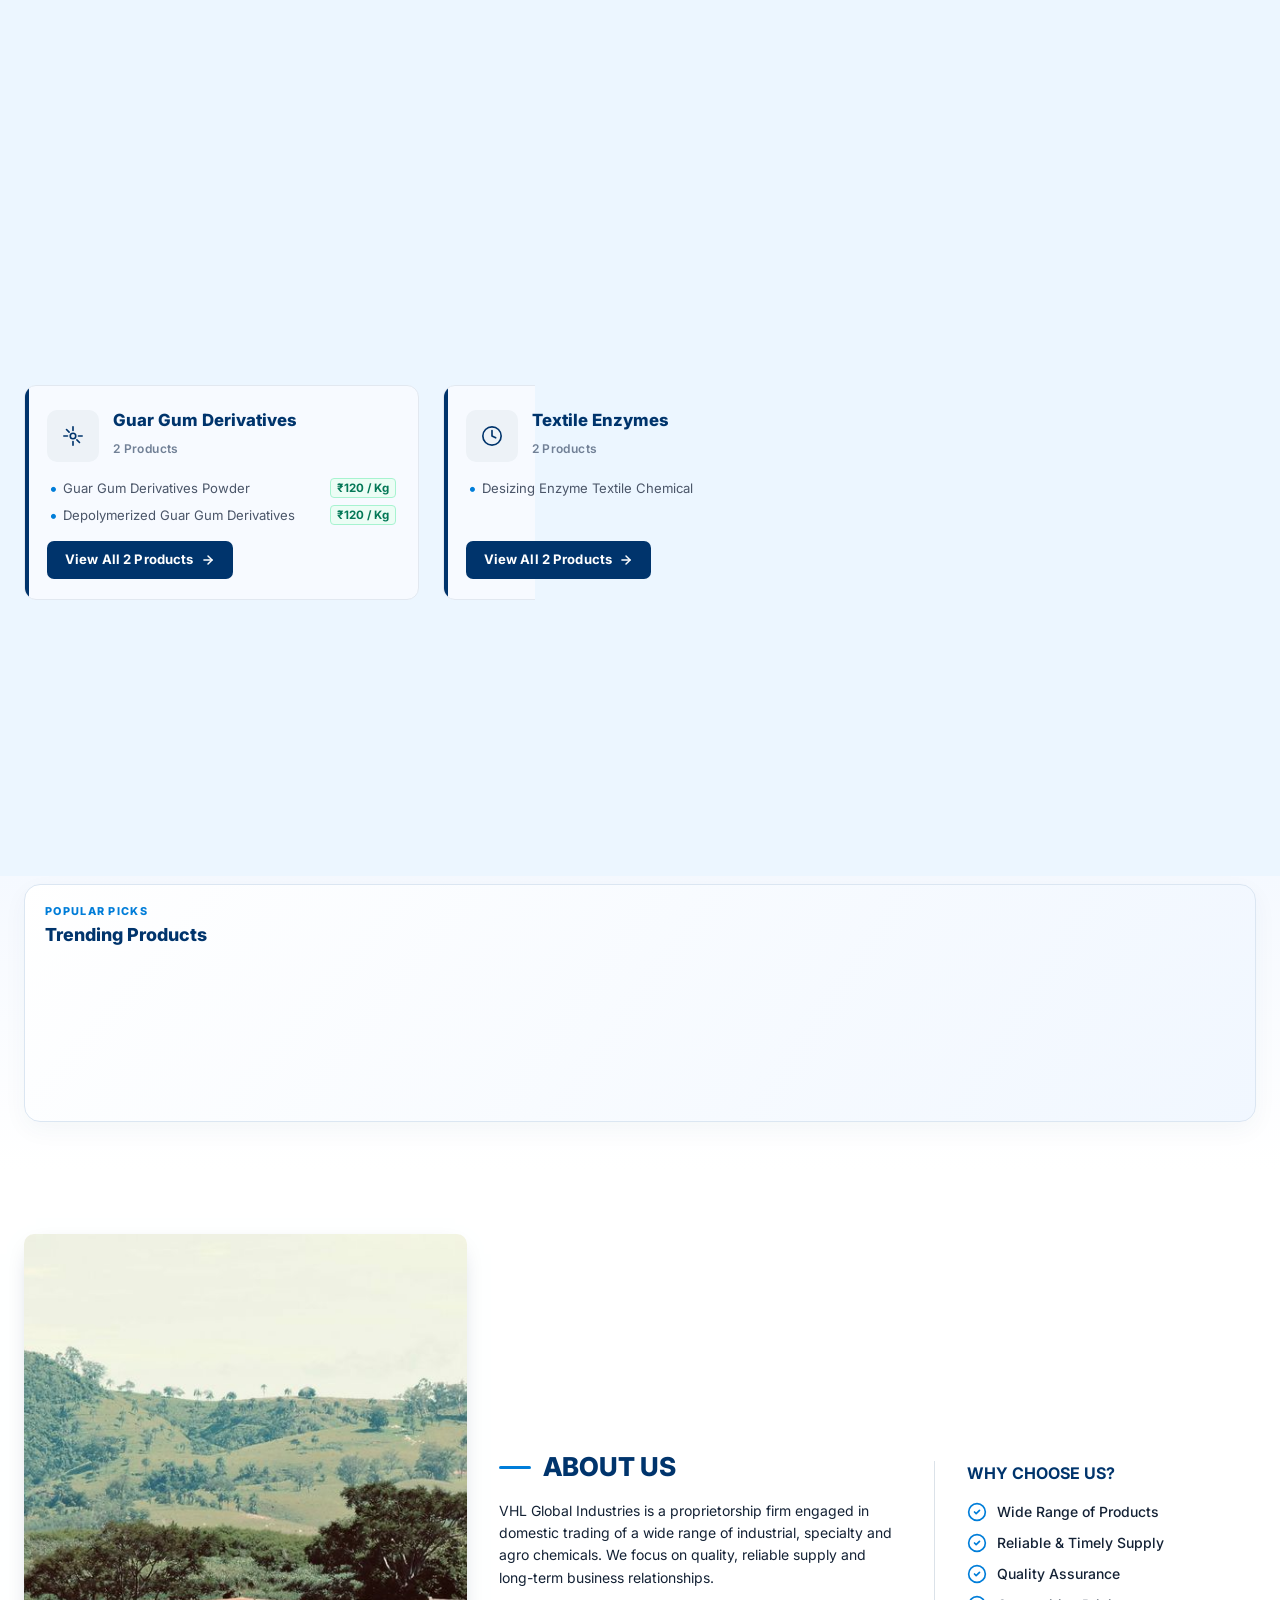
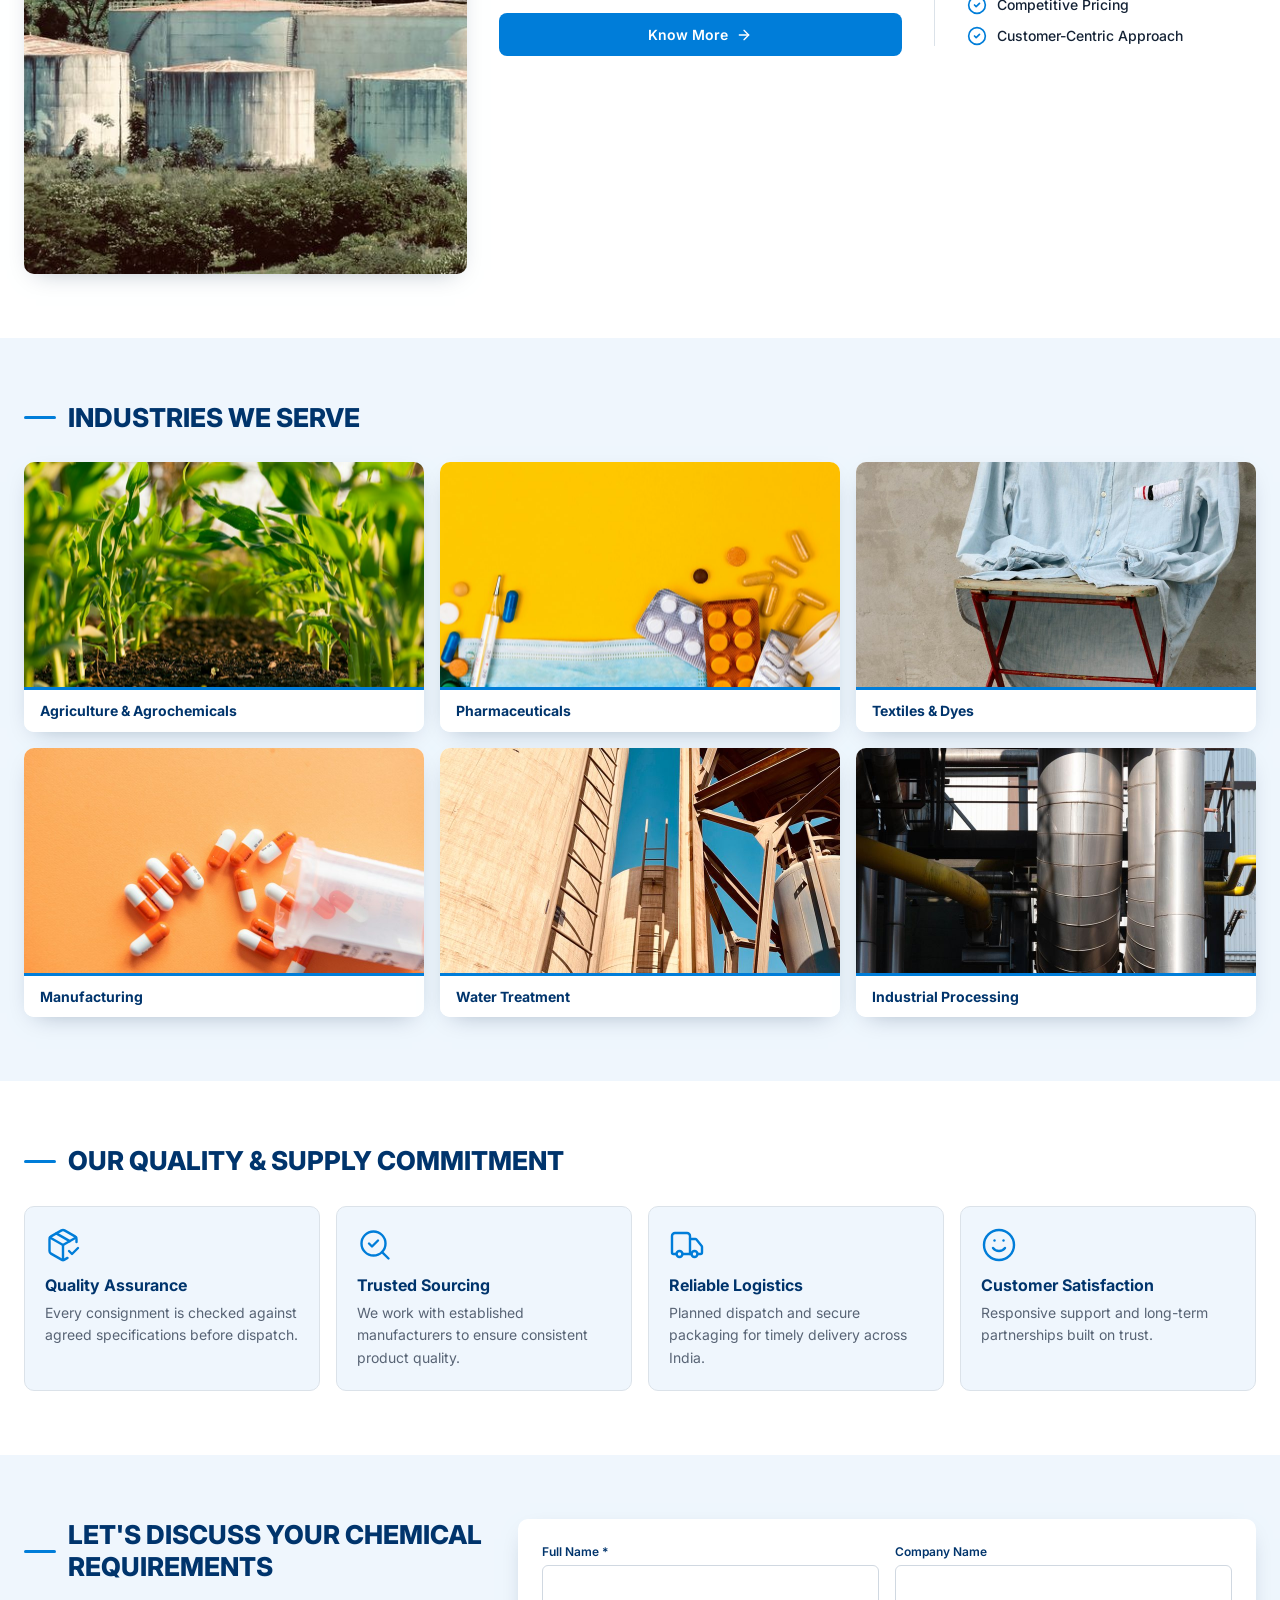
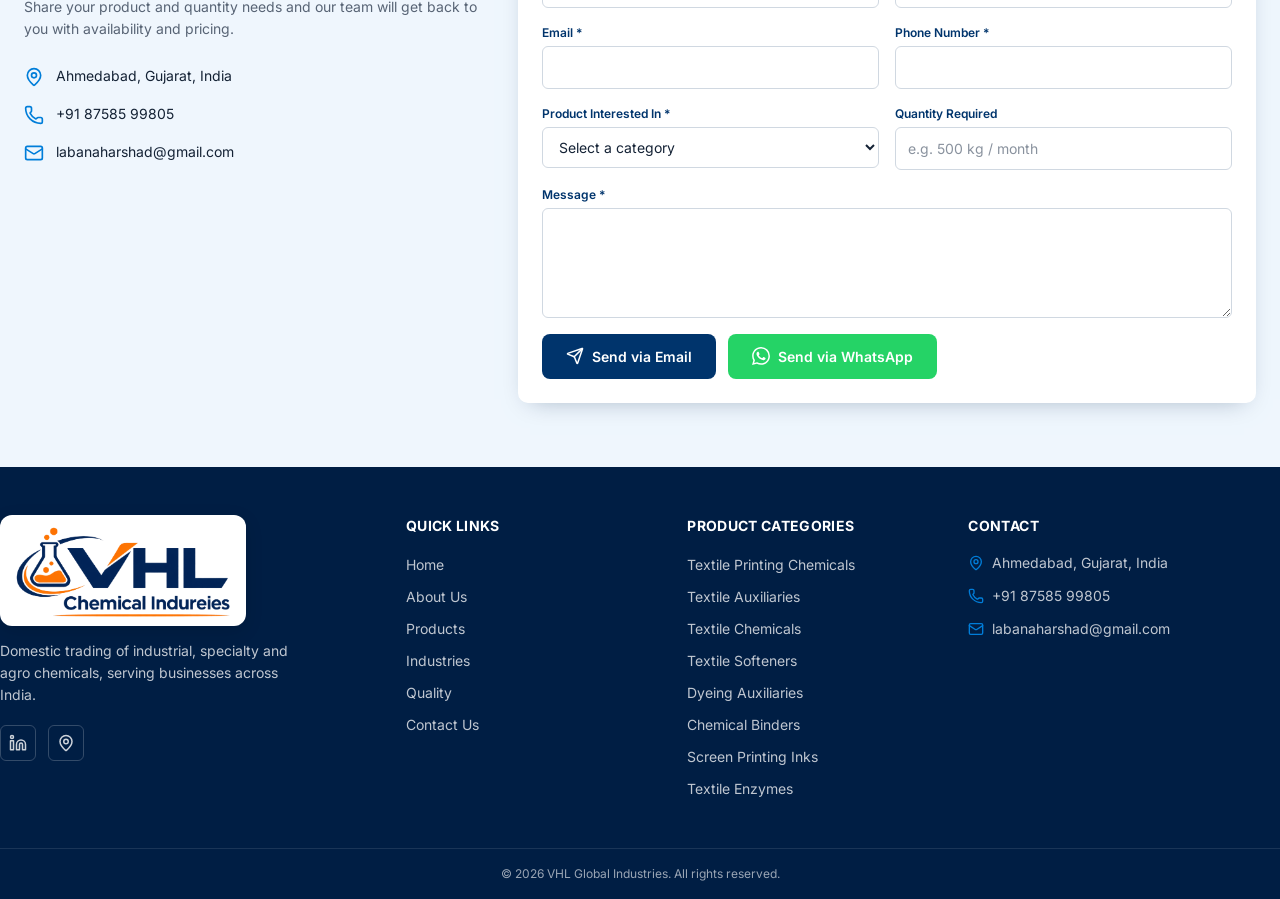
==== commit 56e9ef21: "Email Send" ====
--- a/index.html
+++ b/index.html
@@ -483,6 +483,11 @@
               Send via WhatsApp
             </button>
           </div>
+          <p id="email-open-status" class="email-open-status full-width" role="status" aria-live="polite" hidden>
+            Opening your email app to send to
+            <a href="mailto:labanaharshad@gmail.com">labanaharshad@gmail.com</a>.
+            If it does not open, tap the email address.
+          </p>
         </form>
       </div>
     </section>
--- a/css/styles.css
+++ b/css/styles.css
@@ -2059,6 +2059,20 @@
   align-items: center;
 }
 
+.email-open-status {
+  margin: 12px 0 0;
+  color: var(--muted-foreground);
+  font-size: 0.875rem;
+  line-height: 1.55;
+}
+
+.email-open-status a {
+  color: var(--brand-blue);
+  font-weight: 600;
+  text-decoration: underline;
+  text-underline-offset: 2px;
+}
+
 @media (min-width: 480px) {
   .form-actions {
     gap: 12px;
